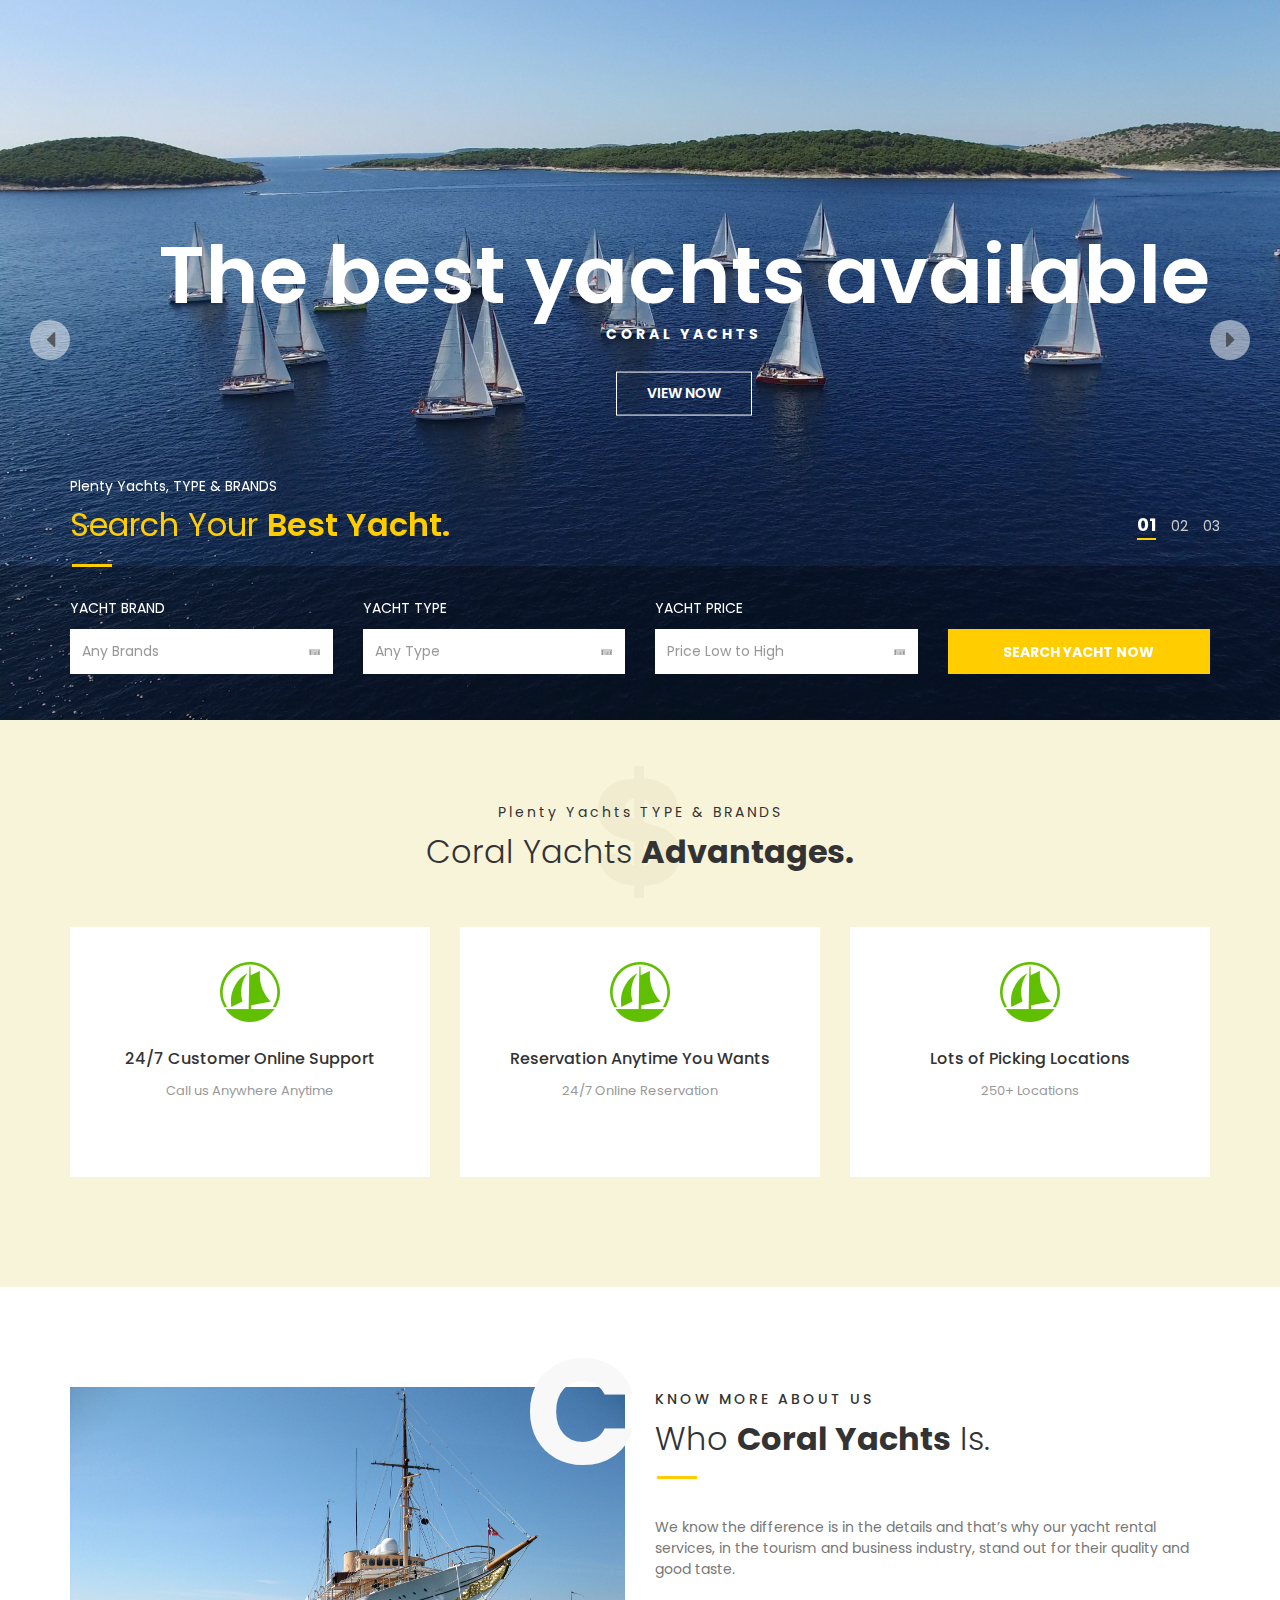
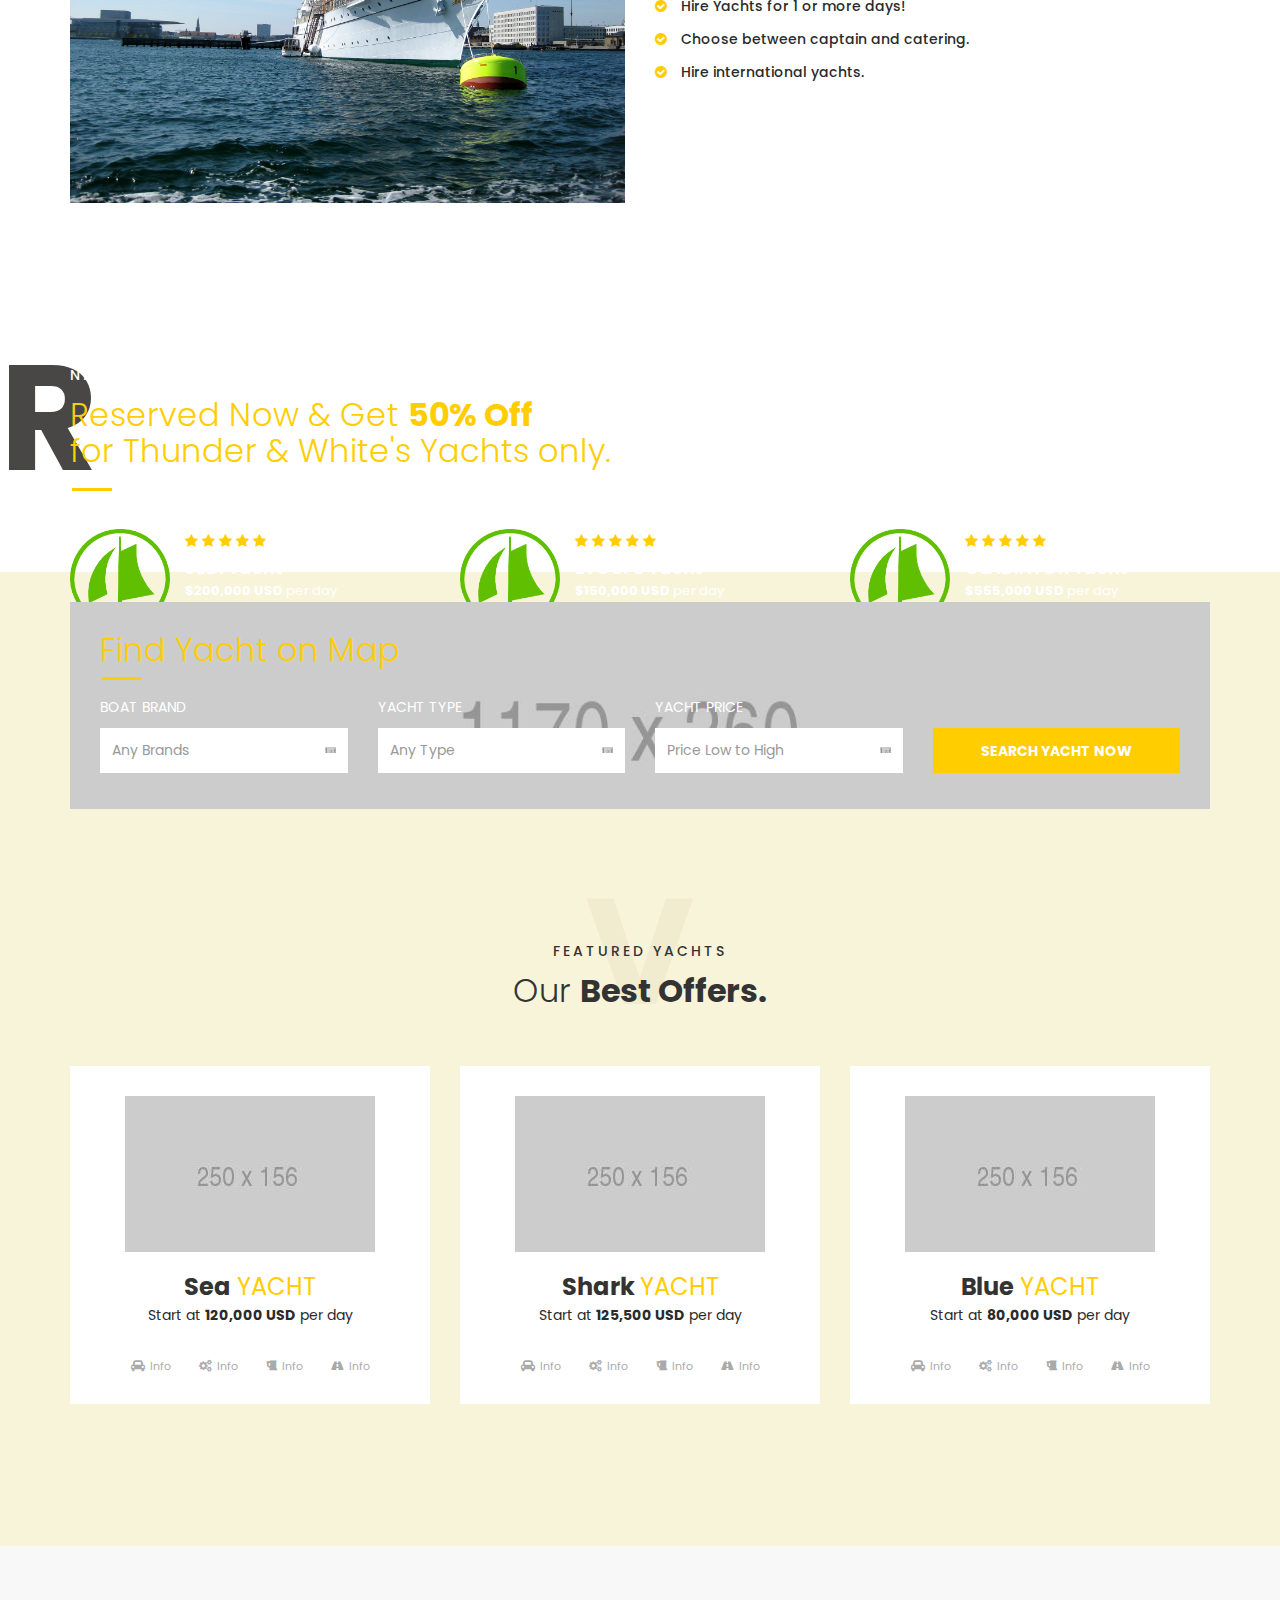
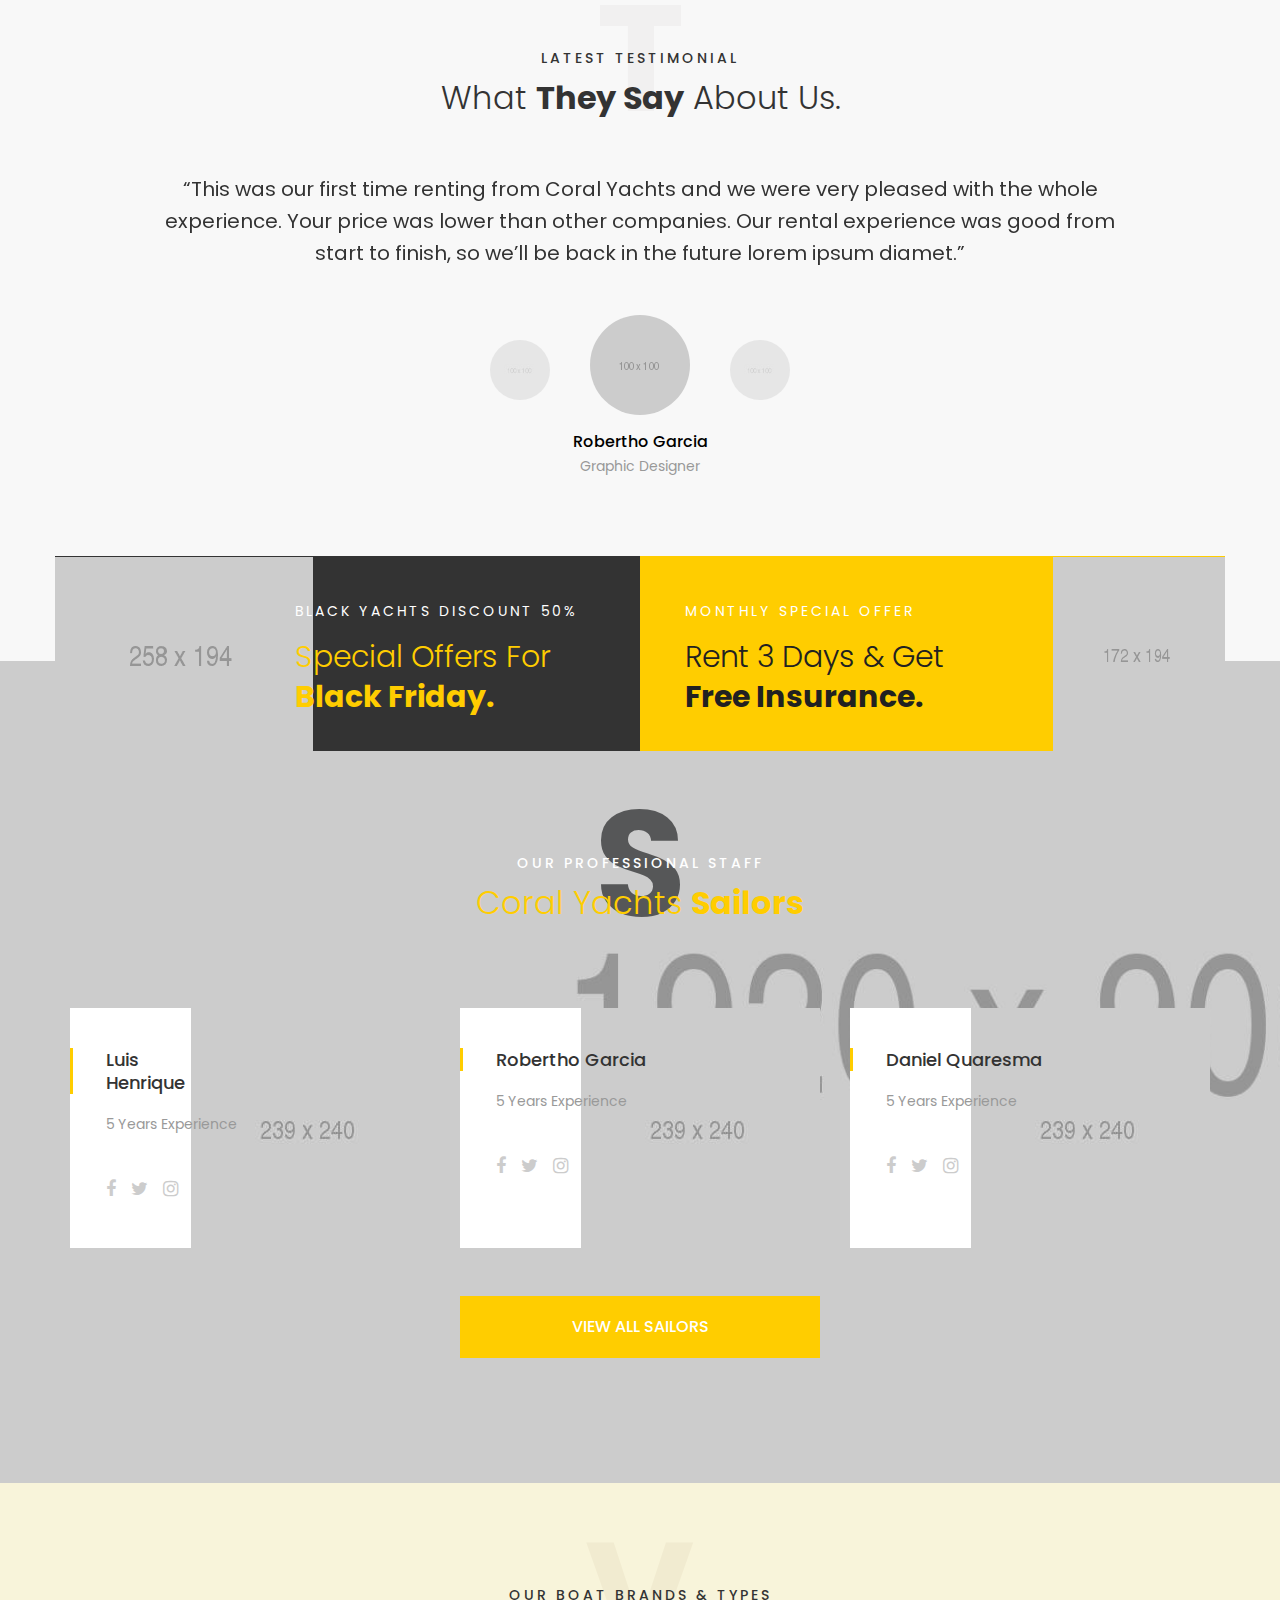
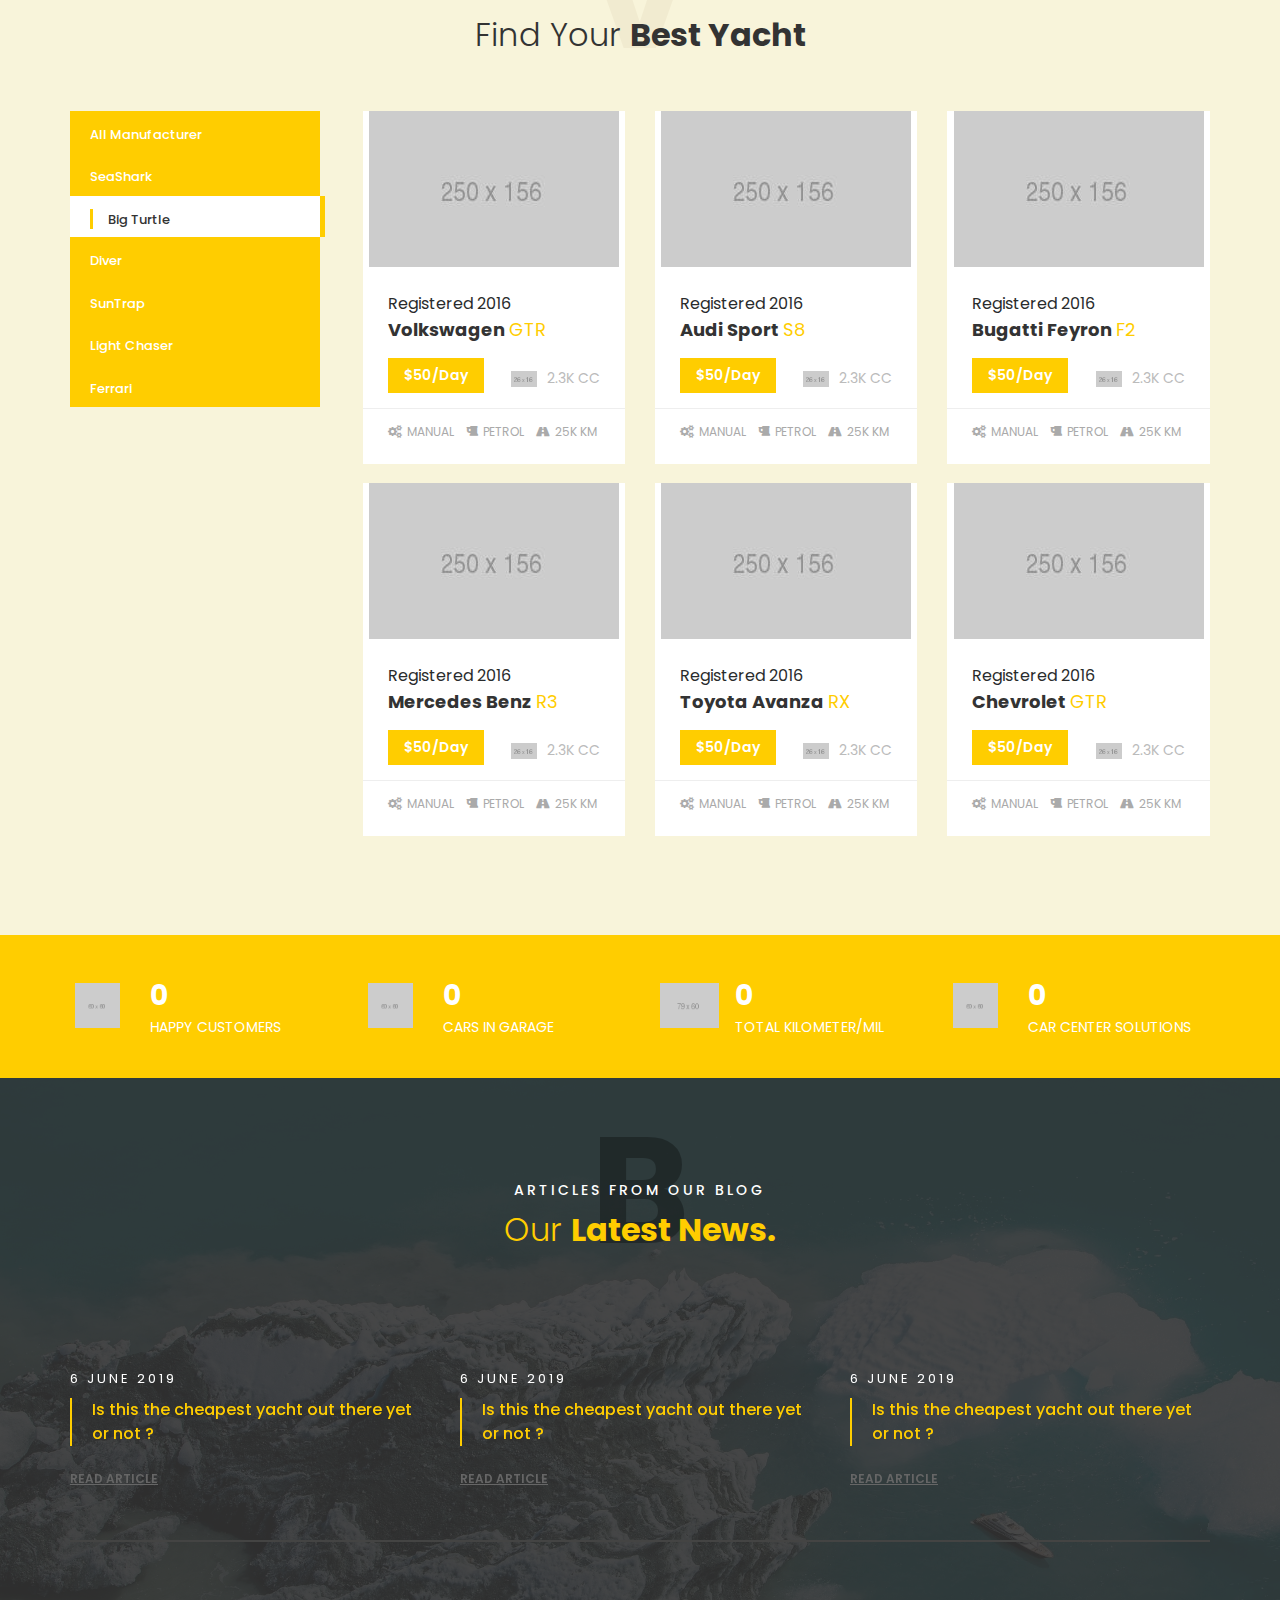
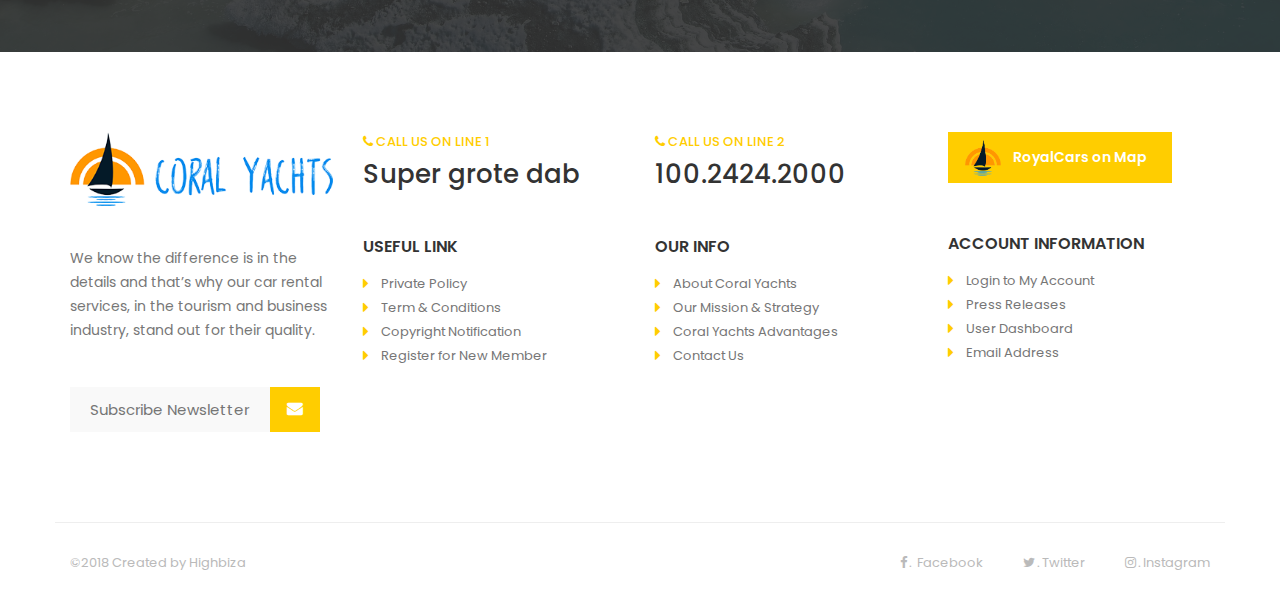
==== de opdracht/templates/templates/RoyalCarsHtml/index.html @ 89c0d026 "Merge branch 'master' of https://github.com/Leonvk/Webdev-p8" ====
<!DOCTYPE html>
<html xmlns="http://www.w3.org/1999/xhtml" lang="en">
  <head>
      <!-- PAGE TITLE -->
      <title>Home - Coral Yachts</title>

      <!-- META-DATA -->
      <meta http-equiv="content-type" content="text/html; charset=utf-8" >
      <meta name="viewport" content="width=device-width, initial-scale=1, maximum-scale=1, user-scalable=0">
      <meta name="description" content="" >
      <meta name="keywords" content="" >

      <!-- FAVICON -->
      <link rel="shortcut icon" href="assets/images/favicon.png">

      <!-- CSS:: FONTS -->
      <link href="https://fonts.googleapis.com/css?family=Poppins:300,400,500,600,700" rel="stylesheet">

      <!-- CSS:: ANIMATE -->
      <link rel="stylesheet" type="text/css" href="assets/css/plugins/animate/animate.css">

      <!-- CSS:: MAIN -->
      <link rel="stylesheet" type="text/css" href="assets/css/main.css">
      <link rel="stylesheet" type="text/css" id="r-color-roller" href="assets/color-files/color-08.css">

	  <script src="http://www.w3schools.com/lib/w3data.js"></script>
	  <script src="jquery.js"></script>
	  <script
    	src="https://code.jquery.com/jquery-3.3.1.js"
    	integrity="sha256-2Kok7MbOyxpgUVvAk/HJ2jigOSYS2auK4Pfzbm7uH60="
    	crossorigin="anonymous">
	  </script>
    <script type="text/javascript" src="assets\js\custom.js"></script>

  </head>
  <body>
      <div class="r-wrapper">
        <header>
          <div class="r-header r-header-inner r-header-strip-01">
            <div id="header"><script>header()</script></div>
			  <div w3-include-html="\header.html"></div>
            <div class="r-slider owl-carousel" id="defaultHomeSlider">
              <div class="r-slider-item">
                <img src="assets/images/blue-boats-daylight-358326.jpg" class="img-fluid d-block m-auto" alt="">
                <div class="container">
                  <div class="r-slider-top-content">
                    <h1 class="animated fadeInDown">The best yachts available<span></span></h1>
                    <h4 class="animated fadeInLeft"><strong>Coral Yachts</strong> </h4>
                    <a href="#" class="btn btn-outlined animated fadeInUp"> View Now </a>
                  </div>
                </div>
              </div>
              <div class="r-slider-item">
                <img src="assets/images/boat-cruise-deck-11670231.jpg" class="img-fluid d-block m-auto" alt="">
                <div class="container">
                  <div class="r-slider-top-content">
                    <h1>Cheap and high quallity <span></span></h1>
                    <h4><strong>All the time 24/7</strong></h4>
                    <a href="#" class="btn btn-outlined"> View Now </a>
                  </div>
                </div>
              </div>
              <div class="r-slider-item">
                <img src="assets/images/slider1.jpg" class="img-fluid d-block m-auto" alt="">
                <div class="container">
                  <div class="r-slider-top-content">
                    <h1>Big <span>BOAT</span></h1>
                    <h4>FOR RENT, <strong>A lot of cash</strong> PER DAY</h4>
                    <a href="#" class="btn btn-outlined"> View Now </a>
                  </div>
                </div>
              </div>
            </div>

            <div class="r-car-search">
              <div class="container">
                <div class="r-top-form-title animated fadeInUp">
                  <span>Plenty Yachts, TYPE & BRANDS</span>
                  <h3>Search Your <b>Best Yacht.</b></h3>
                </div>
                <form>
                  <div class="row">
                    <div class="col-lg-3 col-md-6 col-sm-6 col-xs-12">
                      <div class="form-group">
                        <label> Yacht Brand </label>
                        <select class="form-control">
                          <option>Any Brands</option>
                          <option>Any Brands</option>
                          <option>Any Brands</option>
                          <option>Any Brands</option>
                        </select>
                      </div>
                    </div>
                    <div class="col-lg-3 col-md-6 col-sm-6 col-xs-12">
                      <div class="form-group">
                        <label> Yacht Type </label>
                        <select class="form-control">
                          <option>Any Type</option>
                          <option>Any Type</option>
                          <option>Any Type</option>
                          <option>Any Type</option>
                        </select>
                      </div>
                    </div>
                    <div class="col-lg-3 col-md-6 col-sm-6 col-xs-12">
                      <div class="form-group">
                        <label> Yacht Price </label>
                        <select class="form-control">
                          <option>Price Low to High</option>
                          <option>Price High to Low</option>
                        </select>
                      </div>
                    </div>
                    <div class="col-lg-3 col-md-6 col-sm-6 col-xs-12">
                      <div class="form-group">
                        <input type="submit" class="form-control btn-primary" value="Search Yacht Now">
                      </div>
                    </div>
                  </div>
                </form>
              </div>
            </div>
          </div>
        </header>
        <section id="r-advantages-part" class="r-advantages-part">
          <div class="r-advantage-main-part">
            <div class="container clearfix">
              <div class="advantage-head">
                <span>Plenty Yachts TYPE &amp; BRANDS</span>
                <h2>Coral Yachts <b>Advantages.</b></h2>
              </div>
              <div class="row clearfix">
                 <div class="col-xl-4 col-lg-4 col-md-6 col-sm-6 col-xs-12">
                   <div class="r-advantages-box">
                     <div class="icon"> <img src="assets/images/boat1.png" alt=""> </div>
                     <div class="head animated pulse">24/7 Customer Online Support</div>
                     <div class="sub-text">Call us Anywhere Anytime</div>
                   </div>
                 </div>
                 <div class="col-xl-4 col-lg-4 col-md-6 col-sm-6 col-xs-12">
                   <div class="r-advantages-box">
                     <div class="icon"> <img src="assets/images/boat1.png" alt=""> </div>
                     <div class="head animated pulse">Reservation Anytime You Wants</div>
                     <div class="sub-text">24/7 Online Reservation</div>
                   </div>
                 </div>
                 <div class="col-xl-4 col-lg-4 col-md-6 col-sm-6 col-xs-12">
                   <div class="r-advantages-box">
                     <div class="icon"> <img src="assets/images/boat1.png" alt=""> </div>
                     <div class="head animated pulse">Lots of Picking Locations</div>
                     <div class="sub-text">250+ Locations</div>
                   </div>
                 </div>
              </div>
            </div>
          </div>
        </section>
        <section id="r-about-info">
          <div class="r-about-info">
            <div class="container">
              <div class="row">
                <div class="col-xl-6 col-lg-6 col-md-6 col-sm-12 col-xs-12">
                  <div class="r-about-info-img">
                    <img src="assets/images/bootie.jpg" class="img-fluid d-block m-auto" alt="">
                  </div>
                </div>
                <div class="col-xl-6 col-lg-6 col-md-6 col-sm-12 col-xs-12">
                  <div class="r-about-info-content">
                    <div class="r-sec-head r-sec-head-left r-sec-head-line r-sec-head-w pt-0">
                      <span>KNOW MORE ABOUT US</span>
                      <h2>Who <b>Coral Yachts</b> Is.</h2>
                    </div>
                    <p>
                      We know the difference is in the details and that’s why our yacht rental services, in the tourism and business industry, stand out for their quality and good taste.
                    </p>
                    <ul class="mb-0 pl-0">
                      <li><i class="fa fa-check-circle"></i> Hire Yachts for 1 or more days!</li>
                      <li><i class="fa fa-check-circle"></i> Choose between captain and catering.</li>
                      <li><i class="fa fa-check-circle"></i> Hire international yachts.</li>
                    </ul>
                    <!-- <img src="assets/images/about-sign.png" class="img-fluid d-inline-block" alt=""> -->
                  </div>
                </div>
              </div>
            </div>
          </div>
        </section>
        <section id="r-new-member">
          <div class="r-new-member">
            <div class="container">
              <div class="r-sec-head r-sec-head-left r-sec-head-line r-sec-head-r pt-0">
                <span>NEW MEMBER DISCOUNT</span>
                <h2>Reserved Now & Get <b>50% Off</b> <br>for Thunder & White's Yachts only.</h2>
              </div>
              <div class="row r-discounted-car">
                <div class="col-xl-4 col-lg-4 col-md-6 col-sm-12 col-xs-12">
                  <div class="r-discount-single">
                    <a href="#"><img src="assets/images/boat2.png" alt=""></a>
                    <div class="r-discount-content">
                      <ul class="mb-0 pl-0 r-starts">
                        <li><i class="fa fa-star"></i></li>
                        <li><i class="fa fa-star"></i></li>
                        <li><i class="fa fa-star"></i></li>
                        <li><i class="fa fa-star"></i></li>
                        <li><i class="fa fa-star"></i></li>
                      </ul>
                      <h4><a href="#">JEDI Yacht</a></h4>
                      <div class="r-price-discount"><span class="r-cut-price"></span> <b>$200,000 USD</b> per day</div>
                      <ul class="pl-0 mb-0 r-car-point clearfix">
                        <li><i class="fa fa-cogs"></i><span>Info</span></li>
                        <li><i class="fa fa-beer"></i><span>Info</span></li>
                        <li><i class="fa fa-road"></i><span>Info</span></li>
                      </ul>
                    </div>
                  </div>
                </div>
                <div class="col-xl-4 col-lg-4 col-md-6 col-sm-12 col-xs-12">
                  <div class="r-discount-single">
                    <a href="#"><img src="assets/images/boat2.png" alt=""></a>
                    <div class="r-discount-content">
                      <ul class="mb-0 pl-0 r-starts">
                        <li><i class="fa fa-star"></i></li>
                        <li><i class="fa fa-star"></i></li>
                        <li><i class="fa fa-star"></i></li>
                        <li><i class="fa fa-star"></i></li>
                        <li><i class="fa fa-star"></i></li>
                      </ul>
                      <h4><a href="#">ETOUPE Yacht</a></h4>
                      <div class="r-price-discount"><span class="r-cut-price"></span> <b>$150,000 USD</b> per day</div>
                      <ul class="pl-0 mb-0 r-car-point clearfix">
                        <li><i class="fa fa-cogs"></i><span>Info</span></li>
                        <li><i class="fa fa-beer"></i><span>Info</span></li>
                        <li><i class="fa fa-road"></i><span>Info</span></li>
                      </ul>
                    </div>
                  </div>
                </div>
                <div class="col-xl-4 col-lg-4 col-md-6 col-sm-12 col-xs-12">
                  <div class="r-discount-single">
                    <a href="#"><img src="assets/images/boat2.png" alt=""></a>
                    <div class="r-discount-content">
                      <ul class="mb-0 pl-0 r-starts">
                        <li><i class="fa fa-star"></i></li>
                        <li><i class="fa fa-star"></i></li>
                        <li><i class="fa fa-star"></i></li>
                        <li><i class="fa fa-star"></i></li>
                        <li><i class="fa fa-star"></i></li>
                      </ul>
                      <h4><a href="#">GLADIATOR Yacht</a></h4>
                      <div class="r-price-discount"><span class="r-cut-price"></span> <b>$555,000 USD</b> per day</div>
                      <ul class="pl-0 mb-0 r-car-point clearfix">
                        <li><i class="fa fa-cogs"></i><span>Info</span></li>
                        <li><i class="fa fa-beer"></i><span>Info</span></li>
                        <li><i class="fa fa-road"></i><span>Info</span></li>
                      </ul>
                    </div>
                  </div>
                </div>
              </div>
            </div>
          </div>
        </section>
        <div class="content-area">
<!--             <div class="google-map">
                <div id="map-canvas"></div>
            </div> -->

            <div class="r-car-search r-search-map-over">
              <div class="container">
                <div class="r-search-map-over-in">
                  <div class="r-top-form-title">
                    <h3>Find Yacht on Map</h3>
                  </div>
                  <form>
                    <div class="row">
                      <div class="col-lg-3 col-md-6 col-sm-6 col-xs-12">
                        <div class="form-group">
                          <label> Boat Brand </label>
                          <select class="form-control">
                            <option>Any Brands</option>
                            <option>Any Brands</option>
                            <option>Any Brands</option>
                            <option>Any Brands</option>
                          </select>
                        </div>
                      </div>
                      <div class="col-lg-3 col-md-6 col-sm-6 col-xs-12">
                        <div class="form-group">
                          <label> Yacht Type </label>
                          <select class="form-control">
                            <option>Any Type</option>
                            <option>Any Type</option>
                            <option>Any Type</option>
                            <option>Any Type</option>
                          </select>
                        </div>
                      </div>
                      <div class="col-lg-3 col-md-6 col-sm-6 col-xs-12">
                        <div class="form-group">
                          <label> Yacht Price </label>
                          <select class="form-control">
                            <option>Price Low to High</option>
                            <option>Price High to Low</option>
                          </select>
                        </div>
                      </div>
                      <div class="col-lg-3 col-md-6 col-sm-6 col-xs-12">
                        <div class="form-group">
                          <input type="submit" class="form-control btn-primary" value="Search Yacht Now">
                        </div>
                      </div>
                    </div>
                  </form>
                </div>
              </div>
            </div>
        </div>
        <section>
          <div class="r-best-vehicles">
            <div class="r-sec-head r-accent-color r-sec-head-v">
              <span>FEATURED YACHTS</span>
              <h2>Our <b>Best Offers.</b></h2>
            </div>
            <div class="container">
              <div class="row clearfix r-best-offer-list">
                <div class="col-xl-4 col-lg-4 col-md-6 col-sm-12 col-xs-12">
                  <div class="r-best-offer-single">
                    <div class="r-best-offer-in">
                      <div class="r-offer-img">
                        <a class="d-inline-block" href="#"><img src="assets/images/best-01.jpg" class="img-fluid d-block m-auto" alt=""></a>
                        <div class="r-offer-img-over">
                          <i class="fa fa-search"></i>
                        </div>
                      </div>
                      <div class="r-best-offer-content">
                        <a href="#"><b>Sea</b> YACHT</a>
                        <p>Start at <b>120,000 USD</b> per day</p>
                        <ul class="pl-0 mb-0">
                          <li><i class="fa fa-car"></i><span>Info</span></li>
                          <li><i class="fa fa-cogs"></i><span>Info</span></li>
                          <li><i class="fa fa-beer"></i><span>Info</span></li>
                          <li><i class="fa fa-road"></i><span>Info</span></li>
                        </ul>
                      </div>
                      <div class="r-offer-rewst-this">
                        <span class="text-uppercase">Rent this yacht</span>
                      </div>
                    </div>
                  </div>
                </div>
                <div class="col-xl-4 col-lg-4 col-md-6 col-sm-12 col-xs-12">
                  <div class="r-best-offer-single">
                    <div class="r-best-offer-in">
                      <div class="r-offer-img">
                        <a class="d-inline-block" href="#"><img src="assets/images/best-02.jpg" class="img-fluid d-block m-auto" alt=""></a>
                        <div class="r-offer-img-over">
                          <i class="fa fa-search"></i>
                        </div>
                      </div>
                      <div class="r-best-offer-content">
                        <a href="#"><b>Shark</b> YACHT</a>
                        <p>Start at <b>125,500 USD</b> per day</p>
                        <ul class="pl-0 mb-0">
                          <li><i class="fa fa-car"></i><span>Info</span></li>
                          <li><i class="fa fa-cogs"></i><span>Info</span></li>
                          <li><i class="fa fa-beer"></i><span>Info</span></li>
                          <li><i class="fa fa-road"></i><span>Info</span></li>
                        </ul>
                      </div>
                      <div class="r-offer-rewst-this">
                        <span class="text-uppercase">Rent this yacht</span>
                      </div>
                    </div>
                  </div>
                </div>
                <div class="col-xl-4 col-lg-4 col-md-6 col-sm-12 col-xs-12">
                  <div class="r-best-offer-single">
                    <div class="r-best-offer-in">
                      <div class="r-offer-img">
                        <a class="d-inline-block" href="#"><img src="assets/images/best-03.jpg" class="img-fluid d-block m-auto" alt=""></a>
                        <div class="r-offer-img-over">
                          <i class="fa fa-search"></i>
                        </div>
                      </div>
                      <div class="r-best-offer-content">
                        <a href="#"><b>Blue</b> YACHT</a>
                        <p>Start at <b>80,000 USD</b> per day</p>
                        <ul class="pl-0 mb-0">
                          <li><i class="fa fa-car"></i><span>Info</span></li>
                          <li><i class="fa fa-cogs"></i><span>Info</span></li>
                          <li><i class="fa fa-beer"></i><span>Info</span></li>
                          <li><i class="fa fa-road"></i><span>Info</span></li>
                        </ul>
                      </div>
                      <div class="r-offer-rewst-this">
                        <span class="text-uppercase">Rent this yacht</span>
                      </div>
                    </div>
                  </div>
                </div>
              </div>
            </div>
          </div>
        </section>

        <section id="r-quote">
          <div class="r-quote r-quote-sub pt-0 r-quote-noafter">
            <div class="r-sec-head r-accent-color r-sec-head-t">
              <span>LATEST TESTIMONIAL</span>
              <h2>What <b>They Say</b> About Us.</h2>
            </div>
            <div class="container">
              <div class="row">
                  <div class="col-md-12" data-wow-delay="0.2s">
                      <div id="r-quote-carousel" class="carousel slide">
                        <div class="carousel-inner" role="listbox">
                          <div class="carousel-item">
                             <p>“This was our first time renting from Coral Yachts and we were very pleased with the whole experience. Your price was lower than other companies. Our rental experience was good from start to finish, so we’ll be back in the future lorem ipsum diamet.”</p>
                          </div>
                          <div class="carousel-item active">
                            <p>“This was our first time renting from Coral Yachts and we were very pleased with the whole experience. Your price was lower than other companies. Our rental experience was good from start to finish, so we’ll be back in the future lorem ipsum diamet.”</p>
                          </div>
                          <div class="carousel-item">
                             <p>“This was our first time renting from Coral Yachts and we were very pleased with the whole experience. Your price was lower than other companies. Our rental experience was good from start to finish, so we’ll be back in the future lorem ipsum diamet.”</p>
                          </div>
                        </div>
                        <ol class="carousel-indicators">
                          <li data-target="#r-quote-carousel" data-slide-to="0">
                            <img class="img-fluid d-block" src="assets/images/user-02.jpg" alt="">
                            <span>
                              <b>Robertho Garcia</b> <br>
                              Graphic Designer
                            </span>
                          </li>
                          <li data-target="#r-quote-carousel" data-slide-to="1" class="active text-center">
                            <img class="img-fluid d-block" src="assets/images/user-01.png" alt="">
                            <span>
                              <b>Robertho Garcia</b> <br>
                              Graphic Designer
                            </span>
                          </li>
                          <li data-target="#r-quote-carousel" data-slide-to="2">
                           <img class="img-fluid d-block" src="assets/images/user-03.jpg" alt="">
                           <span>
                              <b>Robertho Garcia</b> <br>
                              Graphic Designer
                           </span>
                          </li>
                        </ol>
                      </div>
                  </div>
              </div>
            </div>
          </div>
        </section>

        <section id="r-drivers">
          <div class="r-driver-blog-dark">
            <div class="r-sub-banners clearfix">
              <div class="r-sub-banner-in r-sub-dark">
                <span>BLACK YACHTS DISCOUNT 50%</span>
                <h4>Special Offers For <br><b>Black Friday.</b></h4>
              </div>
              <div class="r-sub-banner-in r-sub-accent">
                <span>MONTHLY SPECIAL OFFER</span>
                <h4>Rent 3 Days & Get <br><b>Free Insurance.</b></h4>
              </div>
            </div>
            <div class="r-sec-head r-accent-color r-sec-head-s">
              <span>OUR PROFESSIONAL STAFF</span>
              <h2>Coral Yachts <b>Sailors</b></h2>
            </div>
            <div class="container">
              <div class="r-driver-blog">
                <div class="row clearfix">
                    <div class="col-xl-4 col-lg-4 col-md-6 col-sm-12 col-xs-12">
                      <div class="r-drivers">
                        <div class="r-drivers-detail">
                          <div class="name">Luis <br>Henrique</div>
                          <div class="text">5 Years Experience</div>
                          <div class="icon">
                            <i class="fa fa-facebook" aria-hidden="true"></i>
                            <i class="fa fa-twitter" aria-hidden="true"></i>
                            <i class="fa fa-instagram" aria-hidden="true"></i>
                          </div>
                        </div>
                        <div class="drivers-img">
                          <img src="assets/images/driver-blog-img.jpg" class="img-fluid d-block m-auto" alt="">
                        </div>
                      </div>
                    </div>
                    <div class="col-xl-4 col-lg-4 col-md-6 col-sm-12 col-xs-12">
                      <div class="r-drivers">
                        <div class="r-drivers-detail">
                          <div class="name">Robertho Garcia</div>
                          <div class="text">5 Years Experience</div>
                          <div class="icon">
                            <i class="fa fa-facebook" aria-hidden="true"></i>
                            <i class="fa fa-twitter" aria-hidden="true"></i>
                            <i class="fa fa-instagram" aria-hidden="true"></i>
                          </div>
                        </div>
                        <div class="drivers-img">
                          <img src="assets/images/driver-blog-img-2.jpg" class="img-fluid d-block m-auto" alt="">
                        </div>
                      </div>
                    </div>
                    <div class="col-xl-4 col-lg-4 col-md-6 col-sm-12 col-xs-12">
                      <div class="r-drivers">
                        <div class="r-drivers-detail">
                          <div class="name">Daniel Quaresma</div>
                          <div class="text">5 Years Experience</div>
                          <div class="icon">
                            <i class="fa fa-facebook" aria-hidden="true"></i>
                            <i class="fa fa-twitter" aria-hidden="true"></i>
                            <i class="fa fa-instagram" aria-hidden="true"></i>
                          </div>
                        </div>
                        <div class="drivers-img">
                          <img src="assets/images/driver-blog-img-3.jpg" class="img-fluid d-block m-auto" alt="">
                        </div>
                      </div>
                    </div>
                </div>
              </div>
              <div class="r-all-but text-center pt-5">
                <a href="#" class="btn btn-full">View All Sailors</a>
              </div>
            </div>
          </div>
        </section>
        <section id="r-best-vehicles">
          <div class="r-best-vehicles">
            <div class="r-sec-head r-accent-color r-sec-head-v">
              <span>OUR BOAT BRANDS & TYPES</span>
              <h2>Find Your <b>Best Yacht</b></h2>
            </div>
            <div class="container">
              <div class="row clearfix r-best-vehicle-list-outer mt-0">
                <div class="col-xl-3 col-lg-3 col-md-3 col-sm-4 col-xs-12">
                  <div class="r-best-leftbar">
                    <ul class="pl-0 mb-0 r-best-vehicle-types">
                      <li data-tab="01"><span>All Manufacturer</span></li>
                      <li data-tab="02"><span>SeaShark</span></li>
                      <li class="r-best-vehicle-acitve" data-tab="03"><span>Big Turtle</span></li>
                      <li data-tab="04"><span>Diver</span></li>
                      <li data-tab="05"><span>SunTrap</span></li>
                      <li data-tab="06"><span>Light Chaser</span></li>
                      <li data-tab="07"><span>Ferrari</span></li>
                    </ul>
                  </div>
                </div>
                <div class="col-xl-9 col-lg-9 col-md-9 col-sm-8 col-xs-12">
                  <div class="r-best-tab-outer">
                    <div class="r-best-tab d-none" data-tab-attr="01">
                      <div class="r-best-vehicle-list clearfix row">
                        <div class="col-xl-4 col-lg-4 col-md-6 col-sm-12 col-xs-12">
                          <div class="r-best-vehicle-single">
                            <a href="javaScript:void(0)" class="d-block m-auto img-fluid">
                              <img src="assets/images/best-05.jpg" class="img-fluid d-block m-auto" alt="">
                            </a>
                            <div class="r-best-vehicle-content">
                              <span class="r-register-time">Registered 2016</span>
                              <a href="javaScript:void(0)" class="r-modal-name">Blue Black Water <span>YACHT</span></a>
                              <div class="clearfix">
                                <span class="r-average">$84,000/Day</span>
                                <span class="r-engine"><img src="assets/images/meter-icon.png" class="d-inline-block" alt="">2.3K CC</span>
                              </div>
                              <ul>
                                <li><i class="fa fa-cogs"></i><span>MANUAL</span></li>
                                <li><i class="fa fa-beer"></i><span>PETROL</span></li>
                                <li><i class="fa fa-road"></i><span>25K KM</span></li>
                              </ul>
                            </div>
                          </div>
                        </div>
                        <div class="col-xl-4 col-lg-4 col-md-6 col-sm-12 col-xs-12">
                          <div class="r-best-vehicle-single">
                            <a href="javaScript:void(0)" class="d-block m-auto img-fluid">
                              <img src="assets/images/best-06.jpg" class="img-fluid d-block m-auto" alt="">
                            </a>
                            <div class="r-best-vehicle-content">
                              <span class="r-register-time">Registered 2016</span>
                              <a href="javaScript:void(0)" class="r-modal-name">Chevrolet <span>YACHT</span></a>
                              <div class="clearfix">
                                <span class="r-average">$50,000/Day</span>
                                <span class="r-engine"><img src="assets/images/meter-icon.png" class="d-inline-block" alt="">2.3K CC</span>
                              </div>
                              <ul>
                                <li><i class="fa fa-cogs"></i><span>MANUAL</span></li>
                                <li><i class="fa fa-beer"></i><span>PETROL</span></li>
                                <li><i class="fa fa-road"></i><span>25K KM</span></li>
                              </ul>
                            </div>
                          </div>
                        </div>
                        <div class="col-xl-4 col-lg-4 col-md-6 col-sm-12 col-xs-12">
                          <div class="r-best-vehicle-single">
                            <a href="javaScript:void(0)" class="d-block m-auto img-fluid">
                              <img src="assets/images/best-01.jpg" class="img-fluid d-block m-auto" alt="">
                            </a>
                            <div class="r-best-vehicle-content">
                              <span class="r-register-time">Registered 2016</span>
                              <a href="javaScript:void(0)" class="r-modal-name">Primera <span>YACHT</span></a>
                              <div class="clearfix">
                                <span class="r-average">$97,000/Day</span>
                                <span class="r-engine"><img src="assets/images/meter-icon.png" class="d-inline-block" alt="">2.3K CC</span>
                              </div>
                              <ul>
                                <li><i class="fa fa-cogs"></i><span>MANUAL</span></li>
                                <li><i class="fa fa-beer"></i><span>PETROL</span></li>
                                <li><i class="fa fa-road"></i><span>25K KM</span></li>
                              </ul>
                            </div>
                          </div>
                        </div>
                        <div class="col-xl-4 col-lg-4 col-md-6 col-sm-12 col-xs-12">
                          <div class="r-best-vehicle-single">
                            <a href="javaScript:void(0)" class="d-block m-auto img-fluid">
                              <img src="assets/images/best-02.jpg" class="img-fluid d-block m-auto" alt="">
                            </a>
                            <div class="r-best-vehicle-content">
                              <span class="r-register-time">Registered 2016</span>
                              <a href="javaScript:void(0)" class="r-modal-name">Audi Waters <span>YACHT</span></a>
                              <div class="clearfix">
                                <span class="r-average">$27,000/Day</span>
                                <span class="r-engine"><img src="assets/images/meter-icon.png" class="d-inline-block" alt="">2.3K CC</span>
                              </div>
                              <ul>
                                <li><i class="fa fa-cogs"></i><span>MANUAL</span></li>
                                <li><i class="fa fa-beer"></i><span>PETROL</span></li>
                                <li><i class="fa fa-road"></i><span>25K KM</span></li>
                              </ul>
                            </div>
                          </div>
                        </div>
                        <div class="col-xl-4 col-lg-4 col-md-6 col-sm-12 col-xs-12">
                          <div class="r-best-vehicle-single">
                            <a href="javaScript:void(0)" class="d-block m-auto img-fluid">
                              <img src="assets/images/best-03.jpg" class="img-fluid d-block m-auto" alt="">
                            </a>
                            <div class="r-best-vehicle-content">
                              <span class="r-register-time">Registered 2016</span>
                              <a href="javaScript:void(0)" class="r-modal-name">Bugatti Speed2 <span>YACHT</span></a>
                              <div class="clearfix">
                                <span class="r-average">$124,000/Day</span>
                                <span class="r-engine"><img src="assets/images/meter-icon.png" class="d-inline-block" alt="">2.3K CC</span>
                              </div>
                              <ul>
                                <li><i class="fa fa-cogs"></i><span>MANUAL</span></li>
                                <li><i class="fa fa-beer"></i><span>PETROL</span></li>
                                <li><i class="fa fa-road"></i><span>25K KM</span></li>
                              </ul>
                            </div>
                          </div>
                        </div>
                        <div class="col-xl-4 col-lg-4 col-md-6 col-sm-12 col-xs-12">
                          <div class="r-best-vehicle-single">
                            <a href="javaScript:void(0)" class="d-block m-auto img-fluid">
                              <img src="assets/images/best-04.jpg" class="img-fluid d-block m-auto" alt="">
                            </a>
                            <div class="r-best-vehicle-content">
                              <span class="r-register-time">Registered 2016</span>
                              <a href="javaScript:void(0)" class="r-modal-name">Mercedes Benz <span>YACHT</span></a>
                              <div class="clearfix">
                                <span class="r-average">$29,000/Day</span>
                                <span class="r-engine"><img src="assets/images/meter-icon.png" class="d-inline-block" alt="">2.3K CC</span>
                              </div>
                              <ul>
                                <li><i class="fa fa-cogs"></i><span>MANUAL</span></li>
                                <li><i class="fa fa-beer"></i><span>PETROL</span></li>
                                <li><i class="fa fa-road"></i><span>25K KM</span></li>
                              </ul>
                            </div>
                          </div>
                        </div>
                      </div>
                    </div>
                    <div class="r-best-tab d-none" data-tab-attr="02">
                      <div class="r-best-vehicle-list clearfix row">
                        <div class="col-xl-4 col-lg-4 col-md-6 col-sm-12 col-xs-12">
                          <div class="r-best-vehicle-single">
                            <a href="javaScript:void(0)" class="d-block m-auto img-fluid">
                              <img src="assets/images/best-01.jpg" class="img-fluid d-block m-auto" alt="">
                            </a>
                            <div class="r-best-vehicle-content">
                              <span class="r-register-time">Registered 2016</span>
                              <a href="javaScript:void(0)" class="r-modal-name">Volkswagen <span>GTR</span></a>
                              <div class="clearfix">
                                <span class="r-average">$50/Day</span>
                                <span class="r-engine"><img src="assets/images/meter-icon.png" class="d-inline-block" alt="">2.3K CC</span>
                              </div>
                              <ul>
                                <li><i class="fa fa-cogs"></i><span>MANUAL</span></li>
                                <li><i class="fa fa-beer"></i><span>PETROL</span></li>
                                <li><i class="fa fa-road"></i><span>25K KM</span></li>
                              </ul>
                            </div>
                          </div>
                        </div>
                        <div class="col-xl-4 col-lg-4 col-md-6 col-sm-12 col-xs-12">
                          <div class="r-best-vehicle-single">
                            <a href="javaScript:void(0)" class="d-block m-auto img-fluid">
                              <img src="assets/images/best-02.jpg" class="img-fluid d-block m-auto" alt="">
                            </a>
                            <div class="r-best-vehicle-content">
                              <span class="r-register-time">Registered 2016</span>
                              <a href="javaScript:void(0)" class="r-modal-name">Audi Sport <span>S8</span></a>
                              <div class="clearfix">
                                <span class="r-average">$50/Day</span>
                                <span class="r-engine"><img src="assets/images/meter-icon.png" class="d-inline-block" alt="">2.3K CC</span>
                              </div>
                              <ul>
                                <li><i class="fa fa-cogs"></i><span>MANUAL</span></li>
                                <li><i class="fa fa-beer"></i><span>PETROL</span></li>
                                <li><i class="fa fa-road"></i><span>25K KM</span></li>
                              </ul>
                            </div>
                          </div>
                        </div>
                        <div class="col-xl-4 col-lg-4 col-md-6 col-sm-12 col-xs-12">
                          <div class="r-best-vehicle-single">
                            <a href="javaScript:void(0)" class="d-block m-auto img-fluid">
                              <img src="assets/images/best-05.jpg" class="img-fluid d-block m-auto" alt="">
                            </a>
                            <div class="r-best-vehicle-content">
                              <span class="r-register-time">Registered 2016</span>
                              <a href="javaScript:void(0)" class="r-modal-name">Toyota Avanza <span>RX</span></a>
                              <div class="clearfix">
                                <span class="r-average">$50/Day</span>
                                <span class="r-engine"><img src="assets/images/meter-icon.png" class="d-inline-block" alt="">2.3K CC</span>
                              </div>
                              <ul>
                                <li><i class="fa fa-cogs"></i><span>MANUAL</span></li>
                                <li><i class="fa fa-beer"></i><span>PETROL</span></li>
                                <li><i class="fa fa-road"></i><span>25K KM</span></li>
                              </ul>
                            </div>
                          </div>
                        </div>
                        <div class="col-xl-4 col-lg-4 col-md-6 col-sm-12 col-xs-12">
                          <div class="r-best-vehicle-single">
                            <a href="javaScript:void(0)" class="d-block m-auto img-fluid">
                              <img src="assets/images/best-06.jpg" class="img-fluid d-block m-auto" alt="">
                            </a>
                            <div class="r-best-vehicle-content">
                              <span class="r-register-time">Registered 2016</span>
                              <a href="javaScript:void(0)" class="r-modal-name">Chevrolet <span>GTR</span></a>
                              <div class="clearfix">
                                <span class="r-average">$50/Day</span>
                                <span class="r-engine"><img src="assets/images/meter-icon.png" class="d-inline-block" alt="">2.3K CC</span>
                              </div>
                              <ul>
                                <li><i class="fa fa-cogs"></i><span>MANUAL</span></li>
                                <li><i class="fa fa-beer"></i><span>PETROL</span></li>
                                <li><i class="fa fa-road"></i><span>25K KM</span></li>
                              </ul>
                            </div>
                          </div>
                        </div>
                      </div>
                    </div>
                    <div class="r-best-tab" data-tab-attr="03">
                      <div class="r-best-vehicle-list clearfix row">
                        <div class="col-xl-4 col-lg-4 col-md-6 col-sm-12 col-xs-12">
                          <div class="r-best-vehicle-single">
                            <a href="javaScript:void(0)" class="d-block m-auto img-fluid">
                              <img src="assets/images/best-01.jpg" class="img-fluid d-block m-auto" alt="">
                            </a>
                            <div class="r-best-vehicle-content">
                              <span class="r-register-time">Registered 2016</span>
                              <a href="javaScript:void(0)" class="r-modal-name">Volkswagen <span>GTR</span></a>
                              <div class="clearfix">
                                <span class="r-average">$50/Day</span>
                                <span class="r-engine"><img src="assets/images/meter-icon.png" class="d-inline-block" alt="">2.3K CC</span>
                              </div>
                              <ul>
                                <li><i class="fa fa-cogs"></i><span>MANUAL</span></li>
                                <li><i class="fa fa-beer"></i><span>PETROL</span></li>
                                <li><i class="fa fa-road"></i><span>25K KM</span></li>
                              </ul>
                            </div>
                          </div>
                        </div>
                        <div class="col-xl-4 col-lg-4 col-md-6 col-sm-12 col-xs-12">
                          <div class="r-best-vehicle-single">
                            <a href="javaScript:void(0)" class="d-block m-auto img-fluid">
                              <img src="assets/images/best-02.jpg" class="img-fluid d-block m-auto" alt="">
                            </a>
                            <div class="r-best-vehicle-content">
                              <span class="r-register-time">Registered 2016</span>
                              <a href="javaScript:void(0)" class="r-modal-name">Audi Sport <span>S8</span></a>
                              <div class="clearfix">
                                <span class="r-average">$50/Day</span>
                                <span class="r-engine"><img src="assets/images/meter-icon.png" class="d-inline-block" alt="">2.3K CC</span>
                              </div>
                              <ul>
                                <li><i class="fa fa-cogs"></i><span>MANUAL</span></li>
                                <li><i class="fa fa-beer"></i><span>PETROL</span></li>
                                <li><i class="fa fa-road"></i><span>25K KM</span></li>
                              </ul>
                            </div>
                          </div>
                        </div>
                        <div class="col-xl-4 col-lg-4 col-md-6 col-sm-12 col-xs-12">
                          <div class="r-best-vehicle-single">
                            <a href="javaScript:void(0)" class="d-block m-auto img-fluid">
                              <img src="assets/images/best-03.jpg" class="img-fluid d-block m-auto" alt="">
                            </a>
                            <div class="r-best-vehicle-content">
                              <span class="r-register-time">Registered 2016</span>
                              <a href="javaScript:void(0)" class="r-modal-name">Bugatti Feyron <span>F2</span></a>
                              <div class="clearfix">
                                <span class="r-average">$50/Day</span>
                                <span class="r-engine"><img src="assets/images/meter-icon.png" class="d-inline-block" alt="">2.3K CC</span>
                              </div>
                              <ul>
                                <li><i class="fa fa-cogs"></i><span>MANUAL</span></li>
                                <li><i class="fa fa-beer"></i><span>PETROL</span></li>
                                <li><i class="fa fa-road"></i><span>25K KM</span></li>
                              </ul>
                            </div>
                          </div>
                        </div>
                        <div class="col-xl-4 col-lg-4 col-md-6 col-sm-12 col-xs-12">
                          <div class="r-best-vehicle-single">
                            <a href="javaScript:void(0)" class="d-block m-auto img-fluid">
                              <img src="assets/images/best-04.jpg" class="img-fluid d-block m-auto" alt="">
                            </a>
                            <div class="r-best-vehicle-content">
                              <span class="r-register-time">Registered 2016</span>
                              <a href="javaScript:void(0)" class="r-modal-name">Mercedes Benz <span>R3</span></a>
                              <div class="clearfix">
                                <span class="r-average">$50/Day</span>
                                <span class="r-engine"><img src="assets/images/meter-icon.png" class="d-inline-block" alt="">2.3K CC</span>
                              </div>
                              <ul>
                                <li><i class="fa fa-cogs"></i><span>MANUAL</span></li>
                                <li><i class="fa fa-beer"></i><span>PETROL</span></li>
                                <li><i class="fa fa-road"></i><span>25K KM</span></li>
                              </ul>
                            </div>
                          </div>
                        </div>
                        <div class="col-xl-4 col-lg-4 col-md-6 col-sm-12 col-xs-12">
                          <div class="r-best-vehicle-single">
                            <a href="javaScript:void(0)" class="d-block m-auto img-fluid">
                              <img src="assets/images/best-05.jpg" class="img-fluid d-block m-auto" alt="">
                            </a>
                            <div class="r-best-vehicle-content">
                              <span class="r-register-time">Registered 2016</span>
                              <a href="javaScript:void(0)" class="r-modal-name">Toyota Avanza <span>RX</span></a>
                              <div class="clearfix">
                                <span class="r-average">$50/Day</span>
                                <span class="r-engine"><img src="assets/images/meter-icon.png" class="d-inline-block" alt="">2.3K CC</span>
                              </div>
                              <ul>
                                <li><i class="fa fa-cogs"></i><span>MANUAL</span></li>
                                <li><i class="fa fa-beer"></i><span>PETROL</span></li>
                                <li><i class="fa fa-road"></i><span>25K KM</span></li>
                              </ul>
                            </div>
                          </div>
                        </div>
                        <div class="col-xl-4 col-lg-4 col-md-6 col-sm-12 col-xs-12">
                          <div class="r-best-vehicle-single">
                            <a href="javaScript:void(0)" class="d-block m-auto img-fluid">
                              <img src="assets/images/best-06.jpg" class="img-fluid d-block m-auto" alt="">
                            </a>
                            <div class="r-best-vehicle-content">
                              <span class="r-register-time">Registered 2016</span>
                              <a href="javaScript:void(0)" class="r-modal-name">Chevrolet <span>GTR</span></a>
                              <div class="clearfix">
                                <span class="r-average">$50/Day</span>
                                <span class="r-engine"><img src="assets/images/meter-icon.png" class="d-inline-block" alt="">2.3K CC</span>
                              </div>
                              <ul>
                                <li><i class="fa fa-cogs"></i><span>MANUAL</span></li>
                                <li><i class="fa fa-beer"></i><span>PETROL</span></li>
                                <li><i class="fa fa-road"></i><span>25K KM</span></li>
                              </ul>
                            </div>
                          </div>
                        </div>
                      </div>
                    </div>
                    <div class="r-best-tab d-none" data-tab-attr="04">
                      <div class="r-best-vehicle-list clearfix row">
                        <div class="col-xl-4 col-lg-4 col-md-6 col-sm-12 col-xs-12">
                          <div class="r-best-vehicle-single">
                            <a href="javaScript:void(0)" class="d-block m-auto img-fluid">
                              <img src="assets/images/best-01.jpg" class="img-fluid d-block m-auto" alt="">
                            </a>
                            <div class="r-best-vehicle-content">
                              <span class="r-register-time">Registered 2016</span>
                              <a href="javaScript:void(0)" class="r-modal-name">Volkswagen <span>GTR</span></a>
                              <div class="clearfix">
                                <span class="r-average">$50/Day</span>
                                <span class="r-engine"><img src="assets/images/meter-icon.png" class="d-inline-block" alt="">2.3K CC</span>
                              </div>
                              <ul>
                                <li><i class="fa fa-cogs"></i><span>MANUAL</span></li>
                                <li><i class="fa fa-beer"></i><span>PETROL</span></li>
                                <li><i class="fa fa-road"></i><span>25K KM</span></li>
                              </ul>
                            </div>
                          </div>
                        </div>
                        <div class="col-xl-4 col-lg-4 col-md-6 col-sm-12 col-xs-12">
                          <div class="r-best-vehicle-single">
                            <a href="javaScript:void(0)" class="d-block m-auto img-fluid">
                              <img src="assets/images/best-02.jpg" class="img-fluid d-block m-auto" alt="">
                            </a>
                            <div class="r-best-vehicle-content">
                              <span class="r-register-time">Registered 2016</span>
                              <a href="javaScript:void(0)" class="r-modal-name">Audi Sport <span>S8</span></a>
                              <div class="clearfix">
                                <span class="r-average">$50/Day</span>
                                <span class="r-engine"><img src="assets/images/meter-icon.png" class="d-inline-block" alt="">2.3K CC</span>
                              </div>
                              <ul>
                                <li><i class="fa fa-cogs"></i><span>MANUAL</span></li>
                                <li><i class="fa fa-beer"></i><span>PETROL</span></li>
                                <li><i class="fa fa-road"></i><span>25K KM</span></li>
                              </ul>
                            </div>
                          </div>
                        </div>
                        <div class="col-xl-4 col-lg-4 col-md-6 col-sm-12 col-xs-12">
                          <div class="r-best-vehicle-single">
                            <a href="javaScript:void(0)" class="d-block m-auto img-fluid">
                              <img src="assets/images/best-03.jpg" class="img-fluid d-block m-auto" alt="">
                            </a>
                            <div class="r-best-vehicle-content">
                              <span class="r-register-time">Registered 2016</span>
                              <a href="javaScript:void(0)" class="r-modal-name">Bugatti Feyron <span>F2</span></a>
                              <div class="clearfix">
                                <span class="r-average">$50/Day</span>
                                <span class="r-engine"><img src="assets/images/meter-icon.png" class="d-inline-block" alt="">2.3K CC</span>
                              </div>
                              <ul>
                                <li><i class="fa fa-cogs"></i><span>MANUAL</span></li>
                                <li><i class="fa fa-beer"></i><span>PETROL</span></li>
                                <li><i class="fa fa-road"></i><span>25K KM</span></li>
                              </ul>
                            </div>
                          </div>
                        </div>
                        <div class="col-xl-4 col-lg-4 col-md-6 col-sm-12 col-xs-12">
                          <div class="r-best-vehicle-single">
                            <a href="javaScript:void(0)" class="d-block m-auto img-fluid">
                              <img src="assets/images/best-04.jpg" class="img-fluid d-block m-auto" alt="">
                            </a>
                            <div class="r-best-vehicle-content">
                              <span class="r-register-time">Registered 2016</span>
                              <a href="javaScript:void(0)" class="r-modal-name">Mercedes Benz <span>R3</span></a>
                              <div class="clearfix">
                                <span class="r-average">$50/Day</span>
                                <span class="r-engine"><img src="assets/images/meter-icon.png" class="d-inline-block" alt="">2.3K CC</span>
                              </div>
                              <ul>
                                <li><i class="fa fa-cogs"></i><span>MANUAL</span></li>
                                <li><i class="fa fa-beer"></i><span>PETROL</span></li>
                                <li><i class="fa fa-road"></i><span>25K KM</span></li>
                              </ul>
                            </div>
                          </div>
                        </div>
                        <div class="col-xl-4 col-lg-4 col-md-6 col-sm-12 col-xs-12">
                          <div class="r-best-vehicle-single">
                            <a href="javaScript:void(0)" class="d-block m-auto img-fluid">
                              <img src="assets/images/best-05.jpg" class="img-fluid d-block m-auto" alt="">
                            </a>
                            <div class="r-best-vehicle-content">
                              <span class="r-register-time">Registered 2016</span>
                              <a href="javaScript:void(0)" class="r-modal-name">Toyota Avanza <span>RX</span></a>
                              <div class="clearfix">
                                <span class="r-average">$50/Day</span>
                                <span class="r-engine"><img src="assets/images/meter-icon.png" class="d-inline-block" alt="">2.3K CC</span>
                              </div>
                              <ul>
                                <li><i class="fa fa-cogs"></i><span>MANUAL</span></li>
                                <li><i class="fa fa-beer"></i><span>PETROL</span></li>
                                <li><i class="fa fa-road"></i><span>25K KM</span></li>
                              </ul>
                            </div>
                          </div>
                        </div>
                        <div class="col-xl-4 col-lg-4 col-md-6 col-sm-12 col-xs-12">
                          <div class="r-best-vehicle-single">
                            <a href="javaScript:void(0)" class="d-block m-auto img-fluid">
                              <img src="assets/images/best-06.jpg" class="img-fluid d-block m-auto" alt="">
                            </a>
                            <div class="r-best-vehicle-content">
                              <span class="r-register-time">Registered 2016</span>
                              <a href="javaScript:void(0)" class="r-modal-name">Chevrolet <span>GTR</span></a>
                              <div class="clearfix">
                                <span class="r-average">$50/Day</span>
                                <span class="r-engine"><img src="assets/images/meter-icon.png" class="d-inline-block" alt="">2.3K CC</span>
                              </div>
                              <ul>
                                <li><i class="fa fa-cogs"></i><span>MANUAL</span></li>
                                <li><i class="fa fa-beer"></i><span>PETROL</span></li>
                                <li><i class="fa fa-road"></i><span>25K KM</span></li>
                              </ul>
                            </div>
                          </div>
                        </div>
                      </div>
                    </div>
                    <div class="r-best-tab d-none" data-tab-attr="05">
                      <div class="r-best-vehicle-list clearfix row">
                        <div class="col-xl-4 col-lg-4 col-md-6 col-sm-12 col-xs-12">
                          <div class="r-best-vehicle-single">
                            <a href="javaScript:void(0)" class="d-block m-auto img-fluid">
                              <img src="assets/images/best-01.jpg" class="img-fluid d-block m-auto" alt="">
                            </a>
                            <div class="r-best-vehicle-content">
                              <span class="r-register-time">Registered 2016</span>
                              <a href="javaScript:void(0)" class="r-modal-name">Volkswagen <span>GTR</span></a>
                              <div class="clearfix">
                                <span class="r-average">$50/Day</span>
                                <span class="r-engine"><img src="assets/images/meter-icon.png" class="d-inline-block" alt="">2.3K CC</span>
                              </div>
                              <ul>
                                <li><i class="fa fa-cogs"></i><span>MANUAL</span></li>
                                <li><i class="fa fa-beer"></i><span>PETROL</span></li>
                                <li><i class="fa fa-road"></i><span>25K KM</span></li>
                              </ul>
                            </div>
                          </div>
                        </div>
                        <div class="col-xl-4 col-lg-4 col-md-6 col-sm-12 col-xs-12">
                          <div class="r-best-vehicle-single">
                            <a href="javaScript:void(0)" class="d-block m-auto img-fluid">
                              <img src="assets/images/best-02.jpg" class="img-fluid d-block m-auto" alt="">
                            </a>
                            <div class="r-best-vehicle-content">
                              <span class="r-register-time">Registered 2016</span>
                              <a href="javaScript:void(0)" class="r-modal-name">Audi Sport <span>S8</span></a>
                              <div class="clearfix">
                                <span class="r-average">$50/Day</span>
                                <span class="r-engine"><img src="assets/images/meter-icon.png" class="d-inline-block" alt="">2.3K CC</span>
                              </div>
                              <ul>
                                <li><i class="fa fa-cogs"></i><span>MANUAL</span></li>
                                <li><i class="fa fa-beer"></i><span>PETROL</span></li>
                                <li><i class="fa fa-road"></i><span>25K KM</span></li>
                              </ul>
                            </div>
                          </div>
                        </div>
                        <div class="col-xl-4 col-lg-4 col-md-6 col-sm-12 col-xs-12">
                          <div class="r-best-vehicle-single">
                            <a href="javaScript:void(0)" class="d-block m-auto img-fluid">
                              <img src="assets/images/best-03.jpg" class="img-fluid d-block m-auto" alt="">
                            </a>
                            <div class="r-best-vehicle-content">
                              <span class="r-register-time">Registered 2016</span>
                              <a href="javaScript:void(0)" class="r-modal-name">Bugatti Feyron <span>F2</span></a>
                              <div class="clearfix">
                                <span class="r-average">$50/Day</span>
                                <span class="r-engine"><img src="assets/images/meter-icon.png" class="d-inline-block" alt="">2.3K CC</span>
                              </div>
                              <ul>
                                <li><i class="fa fa-cogs"></i><span>MANUAL</span></li>
                                <li><i class="fa fa-beer"></i><span>PETROL</span></li>
                                <li><i class="fa fa-road"></i><span>25K KM</span></li>
                              </ul>
                            </div>
                          </div>
                        </div>
                        <div class="col-xl-4 col-lg-4 col-md-6 col-sm-12 col-xs-12">
                          <div class="r-best-vehicle-single">
                            <a href="javaScript:void(0)" class="d-block m-auto img-fluid">
                              <img src="assets/images/best-04.jpg" class="img-fluid d-block m-auto" alt="">
                            </a>
                            <div class="r-best-vehicle-content">
                              <span class="r-register-time">Registered 2016</span>
                              <a href="javaScript:void(0)" class="r-modal-name">Mercedes Benz <span>R3</span></a>
                              <div class="clearfix">
                                <span class="r-average">$50/Day</span>
                                <span class="r-engine"><img src="assets/images/meter-icon.png" class="d-inline-block" alt="">2.3K CC</span>
                              </div>
                              <ul>
                                <li><i class="fa fa-cogs"></i><span>MANUAL</span></li>
                                <li><i class="fa fa-beer"></i><span>PETROL</span></li>
                                <li><i class="fa fa-road"></i><span>25K KM</span></li>
                              </ul>
                            </div>
                          </div>
                        </div>
                        <div class="col-xl-4 col-lg-4 col-md-6 col-sm-12 col-xs-12">
                          <div class="r-best-vehicle-single">
                            <a href="javaScript:void(0)" class="d-block m-auto img-fluid">
                              <img src="assets/images/best-05.jpg" class="img-fluid d-block m-auto" alt="">
                            </a>
                            <div class="r-best-vehicle-content">
                              <span class="r-register-time">Registered 2016</span>
                              <a href="javaScript:void(0)" class="r-modal-name">Toyota Avanza <span>RX</span></a>
                              <div class="clearfix">
                                <span class="r-average">$50/Day</span>
                                <span class="r-engine"><img src="assets/images/meter-icon.png" class="d-inline-block" alt="">2.3K CC</span>
                              </div>
                              <ul>
                                <li><i class="fa fa-cogs"></i><span>MANUAL</span></li>
                                <li><i class="fa fa-beer"></i><span>PETROL</span></li>
                                <li><i class="fa fa-road"></i><span>25K KM</span></li>
                              </ul>
                            </div>
                          </div>
                        </div>
                        <div class="col-xl-4 col-lg-4 col-md-6 col-sm-12 col-xs-12">
                          <div class="r-best-vehicle-single">
                            <a href="javaScript:void(0)" class="d-block m-auto img-fluid">
                              <img src="assets/images/best-06.jpg" class="img-fluid d-block m-auto" alt="">
                            </a>
                            <div class="r-best-vehicle-content">
                              <span class="r-register-time">Registered 2016</span>
                              <a href="javaScript:void(0)" class="r-modal-name">Chevrolet <span>GTR</span></a>
                              <div class="clearfix">
                                <span class="r-average">$50/Day</span>
                                <span class="r-engine"><img src="assets/images/meter-icon.png" class="d-inline-block" alt="">2.3K CC</span>
                              </div>
                              <ul>
                                <li><i class="fa fa-cogs"></i><span>MANUAL</span></li>
                                <li><i class="fa fa-beer"></i><span>PETROL</span></li>
                                <li><i class="fa fa-road"></i><span>25K KM</span></li>
                              </ul>
                            </div>
                          </div>
                        </div>
                      </div>
                    </div>
                    <div class="r-best-tab d-none" data-tab-attr="06">
                      <div class="r-best-vehicle-list clearfix row">
                        <div class="col-xl-4 col-lg-4 col-md-6 col-sm-12 col-xs-12">
                          <div class="r-best-vehicle-single">
                            <a href="javaScript:void(0)" class="d-block m-auto img-fluid">
                              <img src="assets/images/best-01.jpg" class="img-fluid d-block m-auto" alt="">
                            </a>
                            <div class="r-best-vehicle-content">
                              <span class="r-register-time">Registered 2016</span>
                              <a href="javaScript:void(0)" class="r-modal-name">Volkswagen <span>GTR</span></a>
                              <div class="clearfix">
                                <span class="r-average">$50/Day</span>
                                <span class="r-engine"><img src="assets/images/meter-icon.png" class="d-inline-block" alt="">2.3K CC</span>
                              </div>
                              <ul>
                                <li><i class="fa fa-cogs"></i><span>MANUAL</span></li>
                                <li><i class="fa fa-beer"></i><span>PETROL</span></li>
                                <li><i class="fa fa-road"></i><span>25K KM</span></li>
                              </ul>
                            </div>
                          </div>
                        </div>
                        <div class="col-xl-4 col-lg-4 col-md-6 col-sm-12 col-xs-12">
                          <div class="r-best-vehicle-single">
                            <a href="javaScript:void(0)" class="d-block m-auto img-fluid">
                              <img src="assets/images/best-02.jpg" class="img-fluid d-block m-auto" alt="">
                            </a>
                            <div class="r-best-vehicle-content">
                              <span class="r-register-time">Registered 2016</span>
                              <a href="javaScript:void(0)" class="r-modal-name">Audi Sport <span>S8</span></a>
                              <div class="clearfix">
                                <span class="r-average">$50/Day</span>
                                <span class="r-engine"><img src="assets/images/meter-icon.png" class="d-inline-block" alt="">2.3K CC</span>
                              </div>
                              <ul>
                                <li><i class="fa fa-cogs"></i><span>MANUAL</span></li>
                                <li><i class="fa fa-beer"></i><span>PETROL</span></li>
                                <li><i class="fa fa-road"></i><span>25K KM</span></li>
                              </ul>
                            </div>
                          </div>
                        </div>
                        <div class="col-xl-4 col-lg-4 col-md-6 col-sm-12 col-xs-12">
                          <div class="r-best-vehicle-single">
                            <a href="javaScript:void(0)" class="d-block m-auto img-fluid">
                              <img src="assets/images/best-03.jpg" class="img-fluid d-block m-auto" alt="">
                            </a>
                            <div class="r-best-vehicle-content">
                              <span class="r-register-time">Registered 2016</span>
                              <a href="javaScript:void(0)" class="r-modal-name">Bugatti Feyron <span>F2</span></a>
                              <div class="clearfix">
                                <span class="r-average">$50/Day</span>
                                <span class="r-engine"><img src="assets/images/meter-icon.png" class="d-inline-block" alt="">2.3K CC</span>
                              </div>
                              <ul>
                                <li><i class="fa fa-cogs"></i><span>MANUAL</span></li>
                                <li><i class="fa fa-beer"></i><span>PETROL</span></li>
                                <li><i class="fa fa-road"></i><span>25K KM</span></li>
                              </ul>
                            </div>
                          </div>
                        </div>
                        <div class="col-xl-4 col-lg-4 col-md-6 col-sm-12 col-xs-12">
                          <div class="r-best-vehicle-single">
                            <a href="javaScript:void(0)" class="d-block m-auto img-fluid">
                              <img src="assets/images/best-04.jpg" class="img-fluid d-block m-auto" alt="">
                            </a>
                            <div class="r-best-vehicle-content">
                              <span class="r-register-time">Registered 2016</span>
                              <a href="javaScript:void(0)" class="r-modal-name">Mercedes Benz <span>R3</span></a>
                              <div class="clearfix">
                                <span class="r-average">$50/Day</span>
                                <span class="r-engine"><img src="assets/images/meter-icon.png" class="d-inline-block" alt="">2.3K CC</span>
                              </div>
                              <ul>
                                <li><i class="fa fa-cogs"></i><span>MANUAL</span></li>
                                <li><i class="fa fa-beer"></i><span>PETROL</span></li>
                                <li><i class="fa fa-road"></i><span>25K KM</span></li>
                              </ul>
                            </div>
                          </div>
                        </div>
                        <div class="col-xl-4 col-lg-4 col-md-6 col-sm-12 col-xs-12">
                          <div class="r-best-vehicle-single">
                            <a href="javaScript:void(0)" class="d-block m-auto img-fluid">
                              <img src="assets/images/best-06.jpg" class="img-fluid d-block m-auto" alt="">
                            </a>
                            <div class="r-best-vehicle-content">
                              <span class="r-register-time">Registered 2016</span>
                              <a href="javaScript:void(0)" class="r-modal-name">Chevrolet <span>GTR</span></a>
                              <div class="clearfix">
                                <span class="r-average">$50/Day</span>
                                <span class="r-engine"><img src="assets/images/meter-icon.png" class="d-inline-block" alt="">2.3K CC</span>
                              </div>
                              <ul>
                                <li><i class="fa fa-cogs"></i><span>MANUAL</span></li>
                                <li><i class="fa fa-beer"></i><span>PETROL</span></li>
                                <li><i class="fa fa-road"></i><span>25K KM</span></li>
                              </ul>
                            </div>
                          </div>
                        </div>
                      </div>
                    </div>
                    <div class="r-best-tab d-none" data-tab-attr="07">
                      <div class="r-best-vehicle-list clearfix row">
                        <div class="col-xl-4 col-lg-4 col-md-6 col-sm-12 col-xs-12">
                          <div class="r-best-vehicle-single">
                            <a href="javaScript:void(0)" class="d-block m-auto img-fluid">
                              <img src="assets/images/best-04.jpg" class="img-fluid d-block m-auto" alt="">
                            </a>
                            <div class="r-best-vehicle-content">
                              <span class="r-register-time">Registered 2016</span>
                              <a href="javaScript:void(0)" class="r-modal-name">Mercedes Benz <span>R3</span></a>
                              <div class="clearfix">
                                <span class="r-average">$50/Day</span>
                                <span class="r-engine"><img src="assets/images/meter-icon.png" class="d-inline-block" alt="">2.3K CC</span>
                              </div>
                              <ul>
                                <li><i class="fa fa-cogs"></i><span>MANUAL</span></li>
                                <li><i class="fa fa-beer"></i><span>PETROL</span></li>
                                <li><i class="fa fa-road"></i><span>25K KM</span></li>
                              </ul>
                            </div>
                          </div>
                        </div>
                        <div class="col-xl-4 col-lg-4 col-md-6 col-sm-12 col-xs-12">
                          <div class="r-best-vehicle-single">
                            <a href="javaScript:void(0)" class="d-block m-auto img-fluid">
                              <img src="assets/images/best-05.jpg" class="img-fluid d-block m-auto" alt="">
                            </a>
                            <div class="r-best-vehicle-content">
                              <span class="r-register-time">Registered 2016</span>
                              <a href="javaScript:void(0)" class="r-modal-name">Toyota Avanza <span>RX</span></a>
                              <div class="clearfix">
                                <span class="r-average">$50/Day</span>
                                <span class="r-engine"><img src="assets/images/meter-icon.png" class="d-inline-block" alt="">2.3K CC</span>
                              </div>
                              <ul>
                                <li><i class="fa fa-cogs"></i><span>MANUAL</span></li>
                                <li><i class="fa fa-beer"></i><span>PETROL</span></li>
                                <li><i class="fa fa-road"></i><span>25K KM</span></li>
                              </ul>
                            </div>
                          </div>
                        </div>
                        <div class="col-xl-4 col-lg-4 col-md-6 col-sm-12 col-xs-12">
                          <div class="r-best-vehicle-single">
                            <a href="javaScript:void(0)" class="d-block m-auto img-fluid">
                              <img src="assets/images/best-06.jpg" class="img-fluid d-block m-auto" alt="">
                            </a>
                            <div class="r-best-vehicle-content">
                              <span class="r-register-time">Registered 2016</span>
                              <a href="javaScript:void(0)" class="r-modal-name">Chevrolet <span>GTR</span></a>
                              <div class="clearfix">
                                <span class="r-average">$50/Day</span>
                                <span class="r-engine"><img src="assets/images/meter-icon.png" class="d-inline-block" alt="">2.3K CC</span>
                              </div>
                              <ul>
                                <li><i class="fa fa-cogs"></i><span>MANUAL</span></li>
                                <li><i class="fa fa-beer"></i><span>PETROL</span></li>
                                <li><i class="fa fa-road"></i><span>25K KM</span></li>
                              </ul>
                            </div>
                          </div>
                        </div>
                        <div class="col-xl-4 col-lg-4 col-md-6 col-sm-12 col-xs-12">
                          <div class="r-best-vehicle-single">
                            <a href="javaScript:void(0)" class="d-block m-auto img-fluid">
                              <img src="assets/images/best-01.jpg" class="img-fluid d-block m-auto" alt="">
                            </a>
                            <div class="r-best-vehicle-content">
                              <span class="r-register-time">Registered 2016</span>
                              <a href="javaScript:void(0)" class="r-modal-name">Volkswagen <span>GTR</span></a>
                              <div class="clearfix">
                                <span class="r-average">$50/Day</span>
                                <span class="r-engine"><img src="assets/images/meter-icon.png" class="d-inline-block" alt="">2.3K CC</span>
                              </div>
                              <ul>
                                <li><i class="fa fa-cogs"></i><span>MANUAL</span></li>
                                <li><i class="fa fa-beer"></i><span>PETROL</span></li>
                                <li><i class="fa fa-road"></i><span>25K KM</span></li>
                              </ul>
                            </div>
                          </div>
                        </div>
                        <div class="col-xl-4 col-lg-4 col-md-6 col-sm-12 col-xs-12">
                          <div class="r-best-vehicle-single">
                            <a href="javaScript:void(0)" class="d-block m-auto img-fluid">
                              <img src="assets/images/best-02.jpg" class="img-fluid d-block m-auto" alt="">
                            </a>
                            <div class="r-best-vehicle-content">
                              <span class="r-register-time">Registered 2016</span>
                              <a href="javaScript:void(0)" class="r-modal-name">Audi Sport <span>S8</span></a>
                              <div class="clearfix">
                                <span class="r-average">$50/Day</span>
                                <span class="r-engine"><img src="assets/images/meter-icon.png" class="d-inline-block" alt="">2.3K CC</span>
                              </div>
                              <ul>
                                <li><i class="fa fa-cogs"></i><span>MANUAL</span></li>
                                <li><i class="fa fa-beer"></i><span>PETROL</span></li>
                                <li><i class="fa fa-road"></i><span>25K KM</span></li>
                              </ul>
                            </div>
                          </div>
                        </div>
                        <div class="col-xl-4 col-lg-4 col-md-6 col-sm-12 col-xs-12">
                          <div class="r-best-vehicle-single">
                            <a href="javaScript:void(0)" class="d-block m-auto img-fluid">
                              <img src="assets/images/best-03.jpg" class="img-fluid d-block m-auto" alt="">
                            </a>
                            <div class="r-best-vehicle-content">
                              <span class="r-register-time">Registered 2016</span>
                              <a href="javaScript:void(0)" class="r-modal-name">Bugatti Feyron <span>F2</span></a>
                              <div class="clearfix">
                                <span class="r-average">$50/Day</span>
                                <span class="r-engine"><img src="assets/images/meter-icon.png" class="d-inline-block" alt="">2.3K CC</span>
                              </div>
                              <ul>
                                <li><i class="fa fa-cogs"></i><span>MANUAL</span></li>
                                <li><i class="fa fa-beer"></i><span>PETROL</span></li>
                                <li><i class="fa fa-road"></i><span>25K KM</span></li>
                              </ul>
                            </div>
                          </div>
                        </div>
                      </div>
                    </div>
                    <div class="r-best-tab d-none" data-tab-attr="08">
                      <div class="r-best-vehicle-list clearfix row">
                        <div class="col-xl-4 col-lg-4 col-md-6 col-sm-12 col-xs-12">
                          <div class="r-best-vehicle-single">
                            <a href="javaScript:void(0)" class="d-block m-auto img-fluid">
                              <img src="assets/images/best-01.jpg" class="img-fluid d-block m-auto" alt="">
                            </a>
                            <div class="r-best-vehicle-content">
                              <span class="r-register-time">Registered 2016</span>
                              <a href="javaScript:void(0)" class="r-modal-name">Volkswagen <span>GTR</span></a>
                              <div class="clearfix">
                                <span class="r-average">$50/Day</span>
                                <span class="r-engine"><img src="assets/images/meter-icon.png" class="d-inline-block" alt="">2.3K CC</span>
                              </div>
                              <ul>
                                <li><i class="fa fa-cogs"></i><span>MANUAL</span></li>
                                <li><i class="fa fa-beer"></i><span>PETROL</span></li>
                                <li><i class="fa fa-road"></i><span>25K KM</span></li>
                              </ul>
                            </div>
                          </div>
                        </div>
                        <div class="col-xl-4 col-lg-4 col-md-6 col-sm-12 col-xs-12">
                          <div class="r-best-vehicle-single">
                            <a href="javaScript:void(0)" class="d-block m-auto img-fluid">
                              <img src="assets/images/best-02.jpg" class="img-fluid d-block m-auto" alt="">
                            </a>
                            <div class="r-best-vehicle-content">
                              <span class="r-register-time">Registered 2016</span>
                              <a href="javaScript:void(0)" class="r-modal-name">Audi Sport <span>S8</span></a>
                              <div class="clearfix">
                                <span class="r-average">$50/Day</span>
                                <span class="r-engine"><img src="assets/images/meter-icon.png" class="d-inline-block" alt="">2.3K CC</span>
                              </div>
                              <ul>
                                <li><i class="fa fa-cogs"></i><span>MANUAL</span></li>
                                <li><i class="fa fa-beer"></i><span>PETROL</span></li>
                                <li><i class="fa fa-road"></i><span>25K KM</span></li>
                              </ul>
                            </div>
                          </div>
                        </div>
                        <div class="col-xl-4 col-lg-4 col-md-6 col-sm-12 col-xs-12">
                          <div class="r-best-vehicle-single">
                            <a href="javaScript:void(0)" class="d-block m-auto img-fluid">
                              <img src="assets/images/best-03.jpg" class="img-fluid d-block m-auto" alt="">
                            </a>
                            <div class="r-best-vehicle-content">
                              <span class="r-register-time">Registered 2016</span>
                              <a href="javaScript:void(0)" class="r-modal-name">Bugatti Feyron <span>F2</span></a>
                              <div class="clearfix">
                                <span class="r-average">$50/Day</span>
                                <span class="r-engine"><img src="assets/images/meter-icon.png" class="d-inline-block" alt="">2.3K CC</span>
                              </div>
                              <ul>
                                <li><i class="fa fa-cogs"></i><span>MANUAL</span></li>
                                <li><i class="fa fa-beer"></i><span>PETROL</span></li>
                                <li><i class="fa fa-road"></i><span>25K KM</span></li>
                              </ul>
                            </div>
                          </div>
                        </div>
                        <div class="col-xl-4 col-lg-4 col-md-6 col-sm-12 col-xs-12">
                          <div class="r-best-vehicle-single">
                            <a href="javaScript:void(0)" class="d-block m-auto img-fluid">
                              <img src="assets/images/best-04.jpg" class="img-fluid d-block m-auto" alt="">
                            </a>
                            <div class="r-best-vehicle-content">
                              <span class="r-register-time">Registered 2016</span>
                              <a href="javaScript:void(0)" class="r-modal-name">Mercedes Benz <span>R3</span></a>
                              <div class="clearfix">
                                <span class="r-average">$50/Day</span>
                                <span class="r-engine"><img src="assets/images/meter-icon.png" class="d-inline-block" alt="">2.3K CC</span>
                              </div>
                              <ul>
                                <li><i class="fa fa-cogs"></i><span>MANUAL</span></li>
                                <li><i class="fa fa-beer"></i><span>PETROL</span></li>
                                <li><i class="fa fa-road"></i><span>25K KM</span></li>
                              </ul>
                            </div>
                          </div>
                        </div>
                        <div class="col-xl-4 col-lg-4 col-md-6 col-sm-12 col-xs-12">
                          <div class="r-best-vehicle-single">
                            <a href="javaScript:void(0)" class="d-block m-auto img-fluid">
                              <img src="assets/images/best-05.jpg" class="img-fluid d-block m-auto" alt="">
                            </a>
                            <div class="r-best-vehicle-content">
                              <span class="r-register-time">Registered 2016</span>
                              <a href="javaScript:void(0)" class="r-modal-name">Toyota Avanza <span>RX</span></a>
                              <div class="clearfix">
                                <span class="r-average">$50/Day</span>
                                <span class="r-engine"><img src="assets/images/meter-icon.png" class="d-inline-block" alt="">2.3K CC</span>
                              </div>
                              <ul>
                                <li><i class="fa fa-cogs"></i><span>MANUAL</span></li>
                                <li><i class="fa fa-beer"></i><span>PETROL</span></li>
                                <li><i class="fa fa-road"></i><span>25K KM</span></li>
                              </ul>
                            </div>
                          </div>
                        </div>
                        <div class="col-xl-4 col-lg-4 col-md-6 col-sm-12 col-xs-12">
                          <div class="r-best-vehicle-single">
                            <a href="javaScript:void(0)" class="d-block m-auto img-fluid">
                              <img src="assets/images/best-06.jpg" class="img-fluid d-block m-auto" alt="">
                            </a>
                            <div class="r-best-vehicle-content">
                              <span class="r-register-time">Registered 2016</span>
                              <a href="javaScript:void(0)" class="r-modal-name">Chevrolet <span>GTR</span></a>
                              <div class="clearfix">
                                <span class="r-average">$50/Day</span>
                                <span class="r-engine"><img src="assets/images/meter-icon.png" class="d-inline-block" alt="">2.3K CC</span>
                              </div>
                              <ul>
                                <li><i class="fa fa-cogs"></i><span>MANUAL</span></li>
                                <li><i class="fa fa-beer"></i><span>PETROL</span></li>
                                <li><i class="fa fa-road"></i><span>25K KM</span></li>
                              </ul>
                            </div>
                          </div>
                        </div>
                      </div>
                    </div>
                  </div>
                </div>
              </div>
            </div>
          </div>
        </section>
        <section id="r-faq-section">

        </section>
        <div class="r-counter-section r-counter-with-bg m-0">
            <div class="container">
                <div class="row">
                    <div class="col-lg-3 col-md-4 col-sm-6">
                        <div class="r-counter-box">
                            <div class="r-counter-icon">
                                <img src="assets/images/icon-happy-customer-white.png" alt="" class="img-fluid">
                            </div>
                            <div class="r-counts" data-count="172700">
                                <!-- 1.172.700 -->
                                <span class="r-count">0</span>
                            </div>
                            <span class="r-count-title"> HAPPY CUSTOMERS </span>
                        </div>
                    </div>

                    <div class="col-lg-3 col-md-4 col-sm-6">
                        <div class="r-counter-box">
                            <div class="r-counter-icon">
                                <img src="assets/images/icon-cars-count-white.png" alt="" class="img-fluid">
                            </div>
                            <div class="r-counts" data-count="2450">
                                <!-- 2.450 -->
                                <span class="r-count">0</span>

                            </div>
                            <span class="r-count-title"> CARS IN GARAGE </span>
                        </div>
                    </div>

                    <div class="col-lg-3 col-md-4 col-sm-6">
                        <div class="r-counter-box">
                            <div class="r-counter-icon">
                                <img src="assets/images/icon-total-km-white.png" alt="" class="img-fluid">
                            </div>
                            <div class="r-counts" data-count="1211100">
                                <!-- 1.211.100 -->
                                <span class="r-count">0</span>
                            </div>
                            <span class="r-count-title"> TOTAL KILOMETER/MIL </span>
                        </div>
                    </div>

                    <div class="col-lg-3 col-md-4 col-sm-6">
                        <div class="r-counter-box">
                            <div class="r-counter-icon">
                                <img src="assets/images/icon-car-center-white.png" alt="" class="img-fluid">
                            </div>
                            <div class="r-counts" data-count="47250">
                                <!-- 47.250 -->
                                <span class="r-count">0</span>
                            </div>
                            <span class="r-count-title"> CAR CENTER SOLUTIONS </span>
                        </div>
                    </div>
                </div>
            </div>
        </div>
        <section id="r-latest-news">
          <div class="r-latest-news">
            <div class="r-sec-head r-sec-head-b">
              <span>ARTICLES FROM OUR BLOG</span>
              <h2>Our <b>Latest News.</b></h2>
            </div>
            <div class="container">
              <div class="owl-carousel r-latest-news-list" id="r-latest-news-slider">
                <div class="r-latest-news-single">
                  <a href="#" class="d-inline-block"><img src="assets/images/sunboot.jpg" class="img-fluid d-block m-auto" alt=""></a>
                  <div class="r-latest-news-content">
                    <span class="r-date">6 JUNE 2019</span>
                    <h4><a href="#">Is this the cheapest yacht out there yet or not ?</a></h4>
                    <a href="#" class="r-read-more">READ ARTICLE</a>
                  </div>
                </div>

                <div class="r-latest-news-single">
                  <a href="#" class="d-inline-block"><img src="assets/images/sunboot.jpg" class="img-fluid d-block m-auto" alt=""></a>
                  <div class="r-latest-news-content">
                    <span class="r-date">6 JUNE 2019</span>
                    <h4><a href="#">Is this the cheapest yacht out there yet or not ?</a></h4>
                    <a href="#" class="r-read-more">READ ARTICLE</a>
                  </div>
                </div>

                <div class="r-latest-news-single">
                  <a href="#" class="d-inline-block"><img src="assets/images/sunboot.jpg" class="img-fluid d-block m-auto" alt=""></a>
                  <div class="r-latest-news-content">
                    <span class="r-date">6 JUNE 2019</span>
                    <h4><a href="#">Is this the cheapest yacht out there yet or not ?</a></h4>
                    <a href="#" class="r-read-more">READ ARTICLE</a>
                  </div>
                </div>
              </div>
            </div>

          </div>
        </section>

        <footer>
          <div class="r-footer">
            <div class="container">
              <div class="row clearfix">
                <div class="col-xl-3 col-lg-3 col-md-3 col-sm-6 col-xs-12">
                  <div class="r-footer-block">
                    <img src="assets/images/logo_small.png" class="d-block img-fluid" alt="">
                    <p>
                      We know the difference is in the details and that’s why our car rental services, in the tourism and business industry, stand out for their quality.
                    </p>
                    <form action="#">
                      <div class="r-newsletter">
                        <input type="email" placeholder="Subscribe Newsletter">
                        <button class="btn"><i class="fa fa-envelope"></i></button>
                      </div>
                    </form>
                  </div>
                </div>
                <div class="col-xl-3 col-lg-3 col-md-3 col-sm-6 col-xs-12">
                  <div class="r-footer-block">
                    <div class="r-footer-widget r-footer-phone">
                      <span><i class="fa fa-phone"></i> CALL US ON LINE 1</span>
                      <h5>Super grote dab</h5>
                    </div>
                    <div class="r-footer-widget r-footer-nav">
                      <h6>USEFUL LINK</h6>
                      <nav>
                        <ul>
                          <li><a href="#">Private Policy</a></li>
                          <li><a href="#">Term & Conditions</a></li>
                          <li><a href="#">Copyright Notification</a></li>
                          <li><a href="#">Register for New Member</a></li>
                        </ul>
                      </nav>
                    </div>
                  </div>
                </div>
                <div class="col-xl-3 col-lg-3 col-md-3 col-sm-6 col-xs-12">
                  <div class="r-footer-block">
                    <div class="r-footer-widget r-footer-phone">
                      <span><i class="fa fa-phone"></i> CALL US ON LINE 2</span>
                      <h5>100.2424.2000</h5>
                    </div>
                    <div class="r-footer-widget r-footer-nav">
                      <h6>OUR INFO</h6>
                      <nav>
                        <ul>
                          <li><a href="#">About Coral Yachts</a></li>
                          <li><a href="#">Our Mission & Strategy</a></li>
                          <li><a href="#">Coral Yachts Advantages</a></li>
                          <li><a href="#">Contact Us</a></li>
                        </ul>
                      </nav>
                    </div>
                  </div>
                </div>
                <div class="col-xl-3 col-lg-3 col-md-3 col-sm-6 col-xs-12">
                  <div class="r-footer-block">
                    <div class="r-footer-widget r-footer-map">
                      <a href="#"> <img src="assets/images/beeldmerk.png" class="icon" alt=''/> RoyalCars on Map</a>
                    </div>
                    <div class="r-footer-widget r-footer-nav">
                      <h6>ACCOUNT INFORMATION</h6>
                      <nav>
                        <ul>
                          <li><a href="#">Login to My Account</a></li>
                          <li><a href="#">Press Releases</a></li>
                          <li><a href="#">User Dashboard</a></li>
                          <li><a href="#">Email Address</a></li>
                        </ul>
                      </nav>
                    </div>
                  </div>
                </div>
              </div>
              <div class="row clearfix r-footer-strip">
                <div class="col-xl-6 col-lg-6 col-md-6 col-sm-12 col-xs-12">
                 ©2018 Created by Highbiza
                </div>
                <div class="col-xl-6 col-lg-6 col-md-6 col-sm-12 col-xs-12">
                 <ul>
                   <li><a href="#"><i class="fa fa-facebook"></i>. <span>Facebook</span></a></li>
                   <li><a href="#"><i class="fa fa-twitter"></i>.<span>Twitter</span></a></li>
                   <li><a href="#"><i class="fa fa-instagram"></i>.<span>Instagram</span></a></li>
                 </ul>
                </div>
              </div>
            </div>
          </div>
        </footer>
      </div>
      <div id="r-to-top" class="r-to-top"><i class="fa fa-angle-up"></i></div>

      <!-- JQUERY:: JQUERY.JS -->
      <script src="assets/js/jquery.min.js"></script>

      <!-- JQUERY:: APPEAR.JS -->
      <script src="assets/js/plugins/appear/appear.js"></script>

      <!-- JQUERY:: COUNTER.JS -->
      <script src="assets/js/plugins/counter/jquery.easing.min.js"></script>
      <script src="assets/js/plugins/counter/counter.min.js"></script>

      <!-- JQUERY:: BOOTSTRAP.JS -->
      <script src="assets/js/tether.min.js"></script>
      <script src="assets/js/bootstrap.min.js"></script>

      <!-- JQUERY:: PLUGINS -->
      <script src="assets/js/plugins/owl/owl.carousel.min.js"></script>
      <script src="assets/js/plugins/lightcase/lightcase.js"></script>


      <!-- JQUERY:: MAP -->
      <script src="assets/js/map.js"></script>
      <script src="https://maps.googleapis.com/maps/api/js?key=AIzaSyAl-EDTJ5_uU3zBIX7-wNTu-qSZr1DO5Dw"></script>

      <!-- JQUERY:: CUSTOM.JS -->
      <script src="assets/js/custom.js"></script>

  </body>
</html>
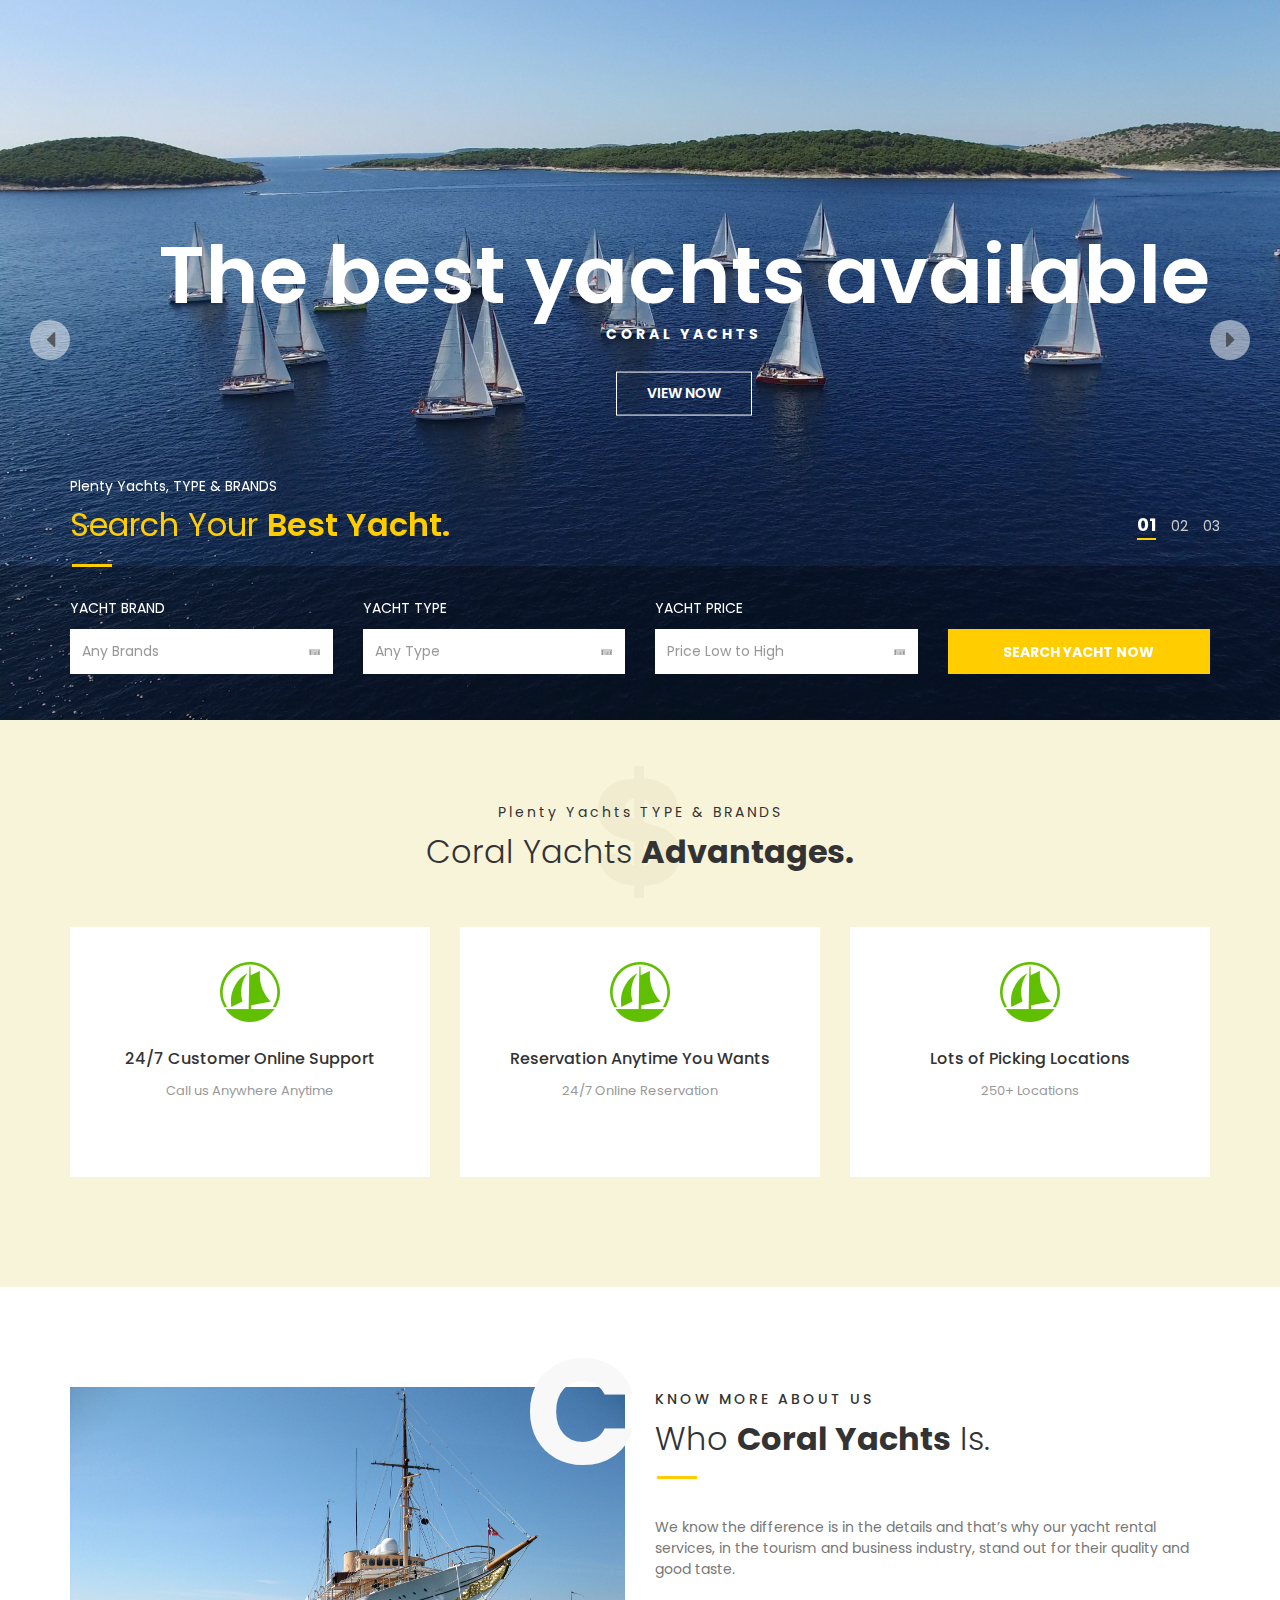
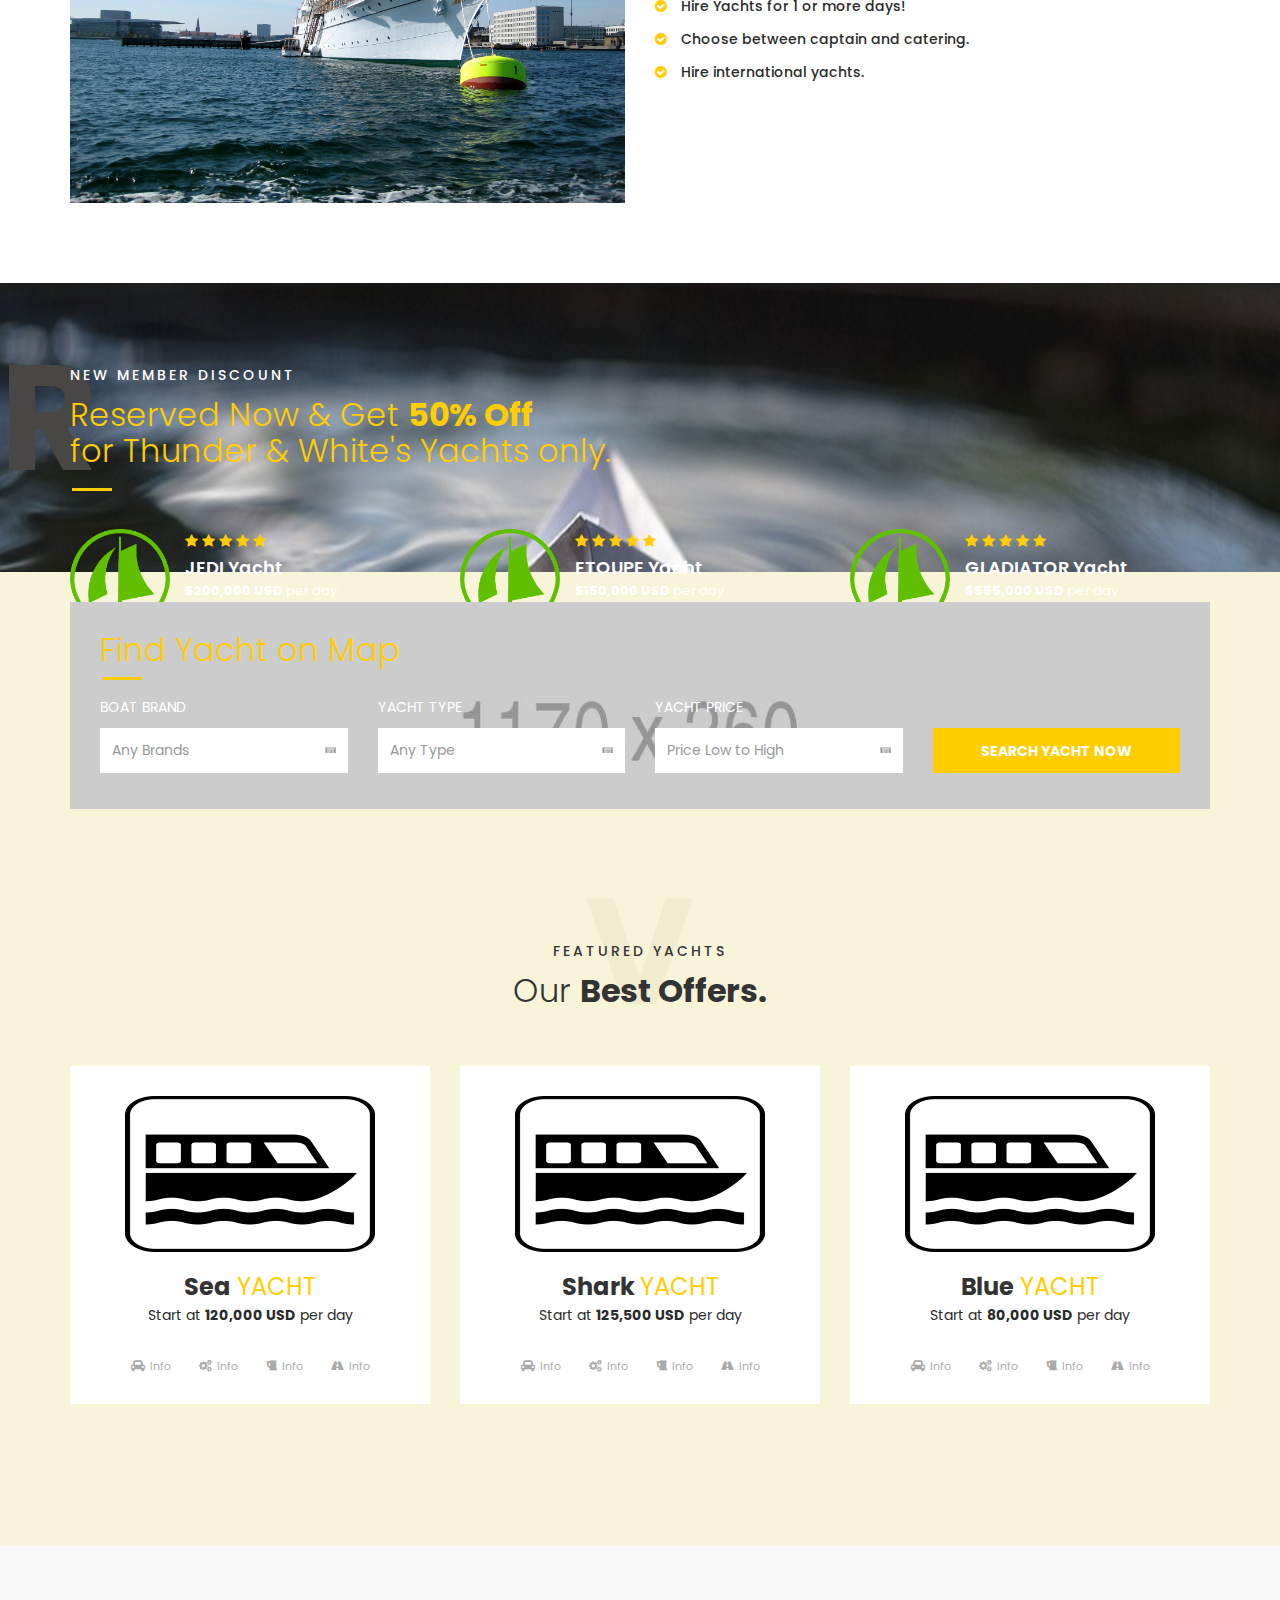
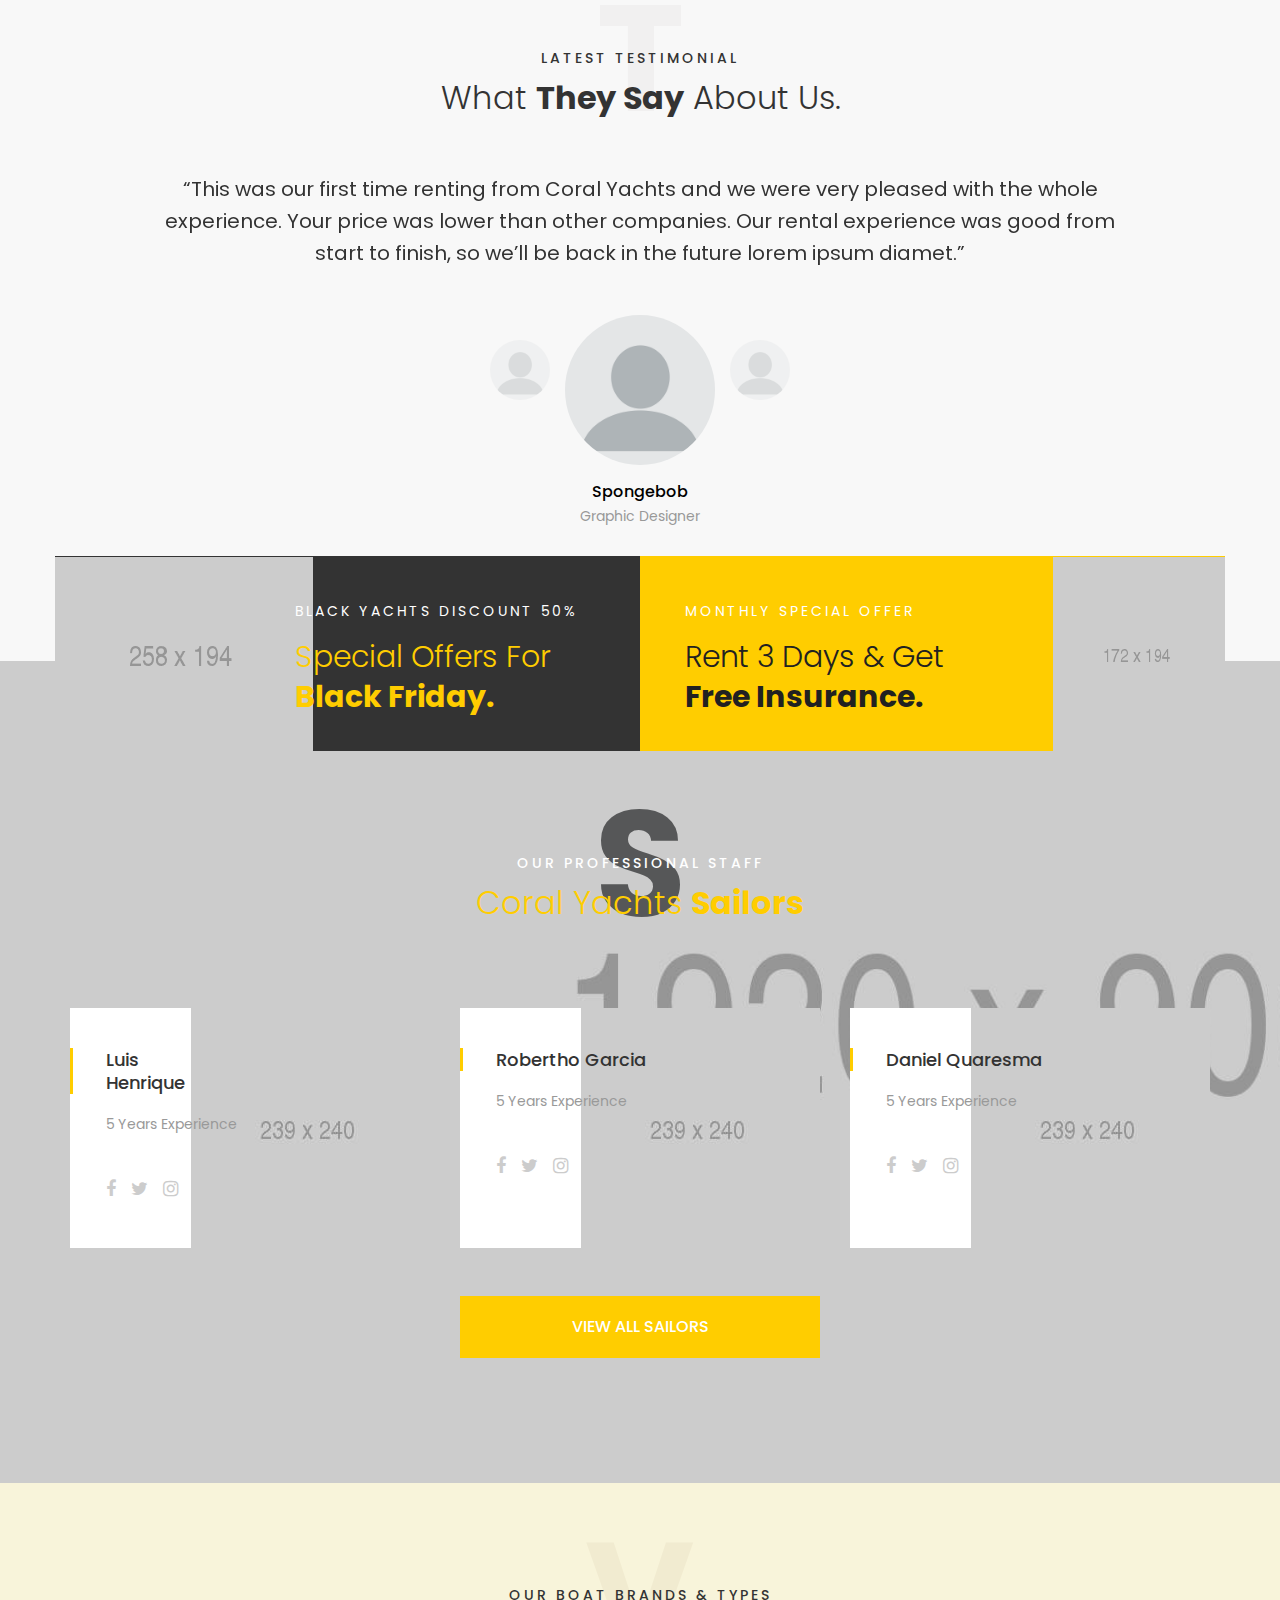
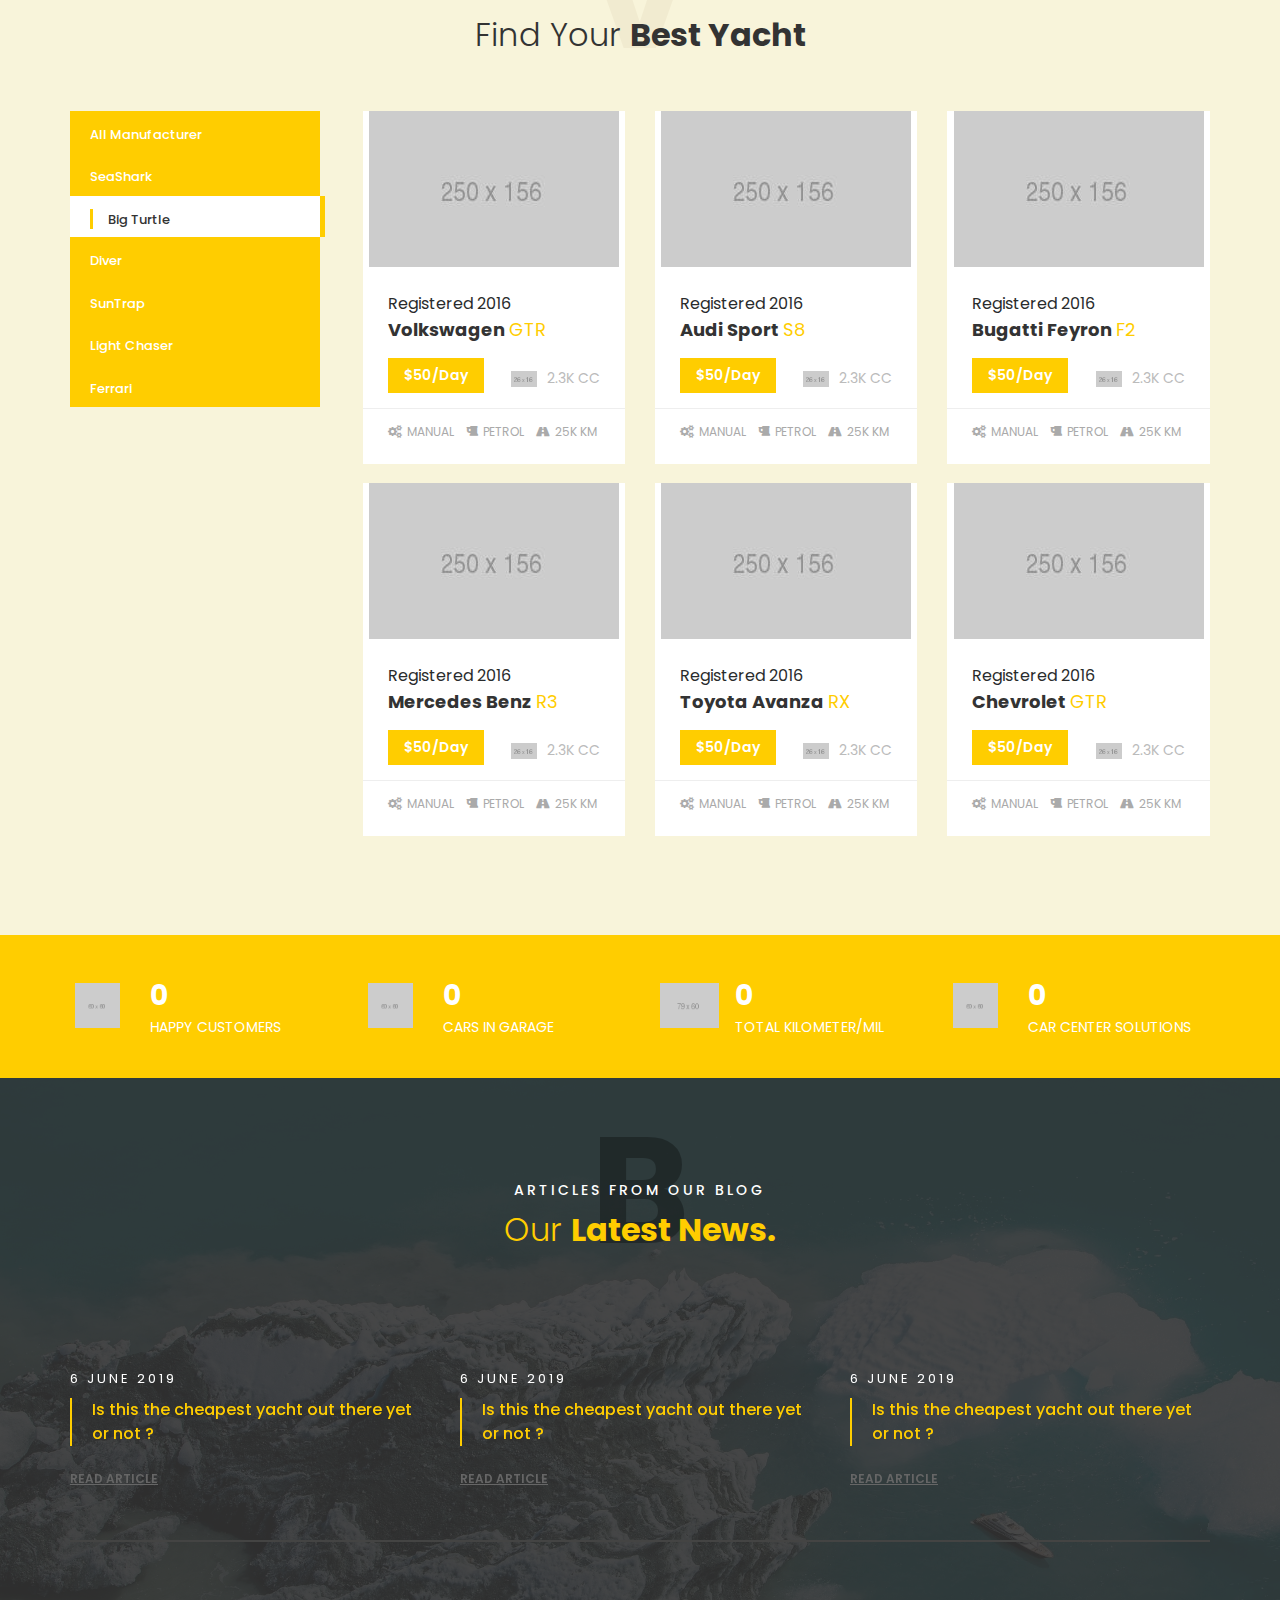
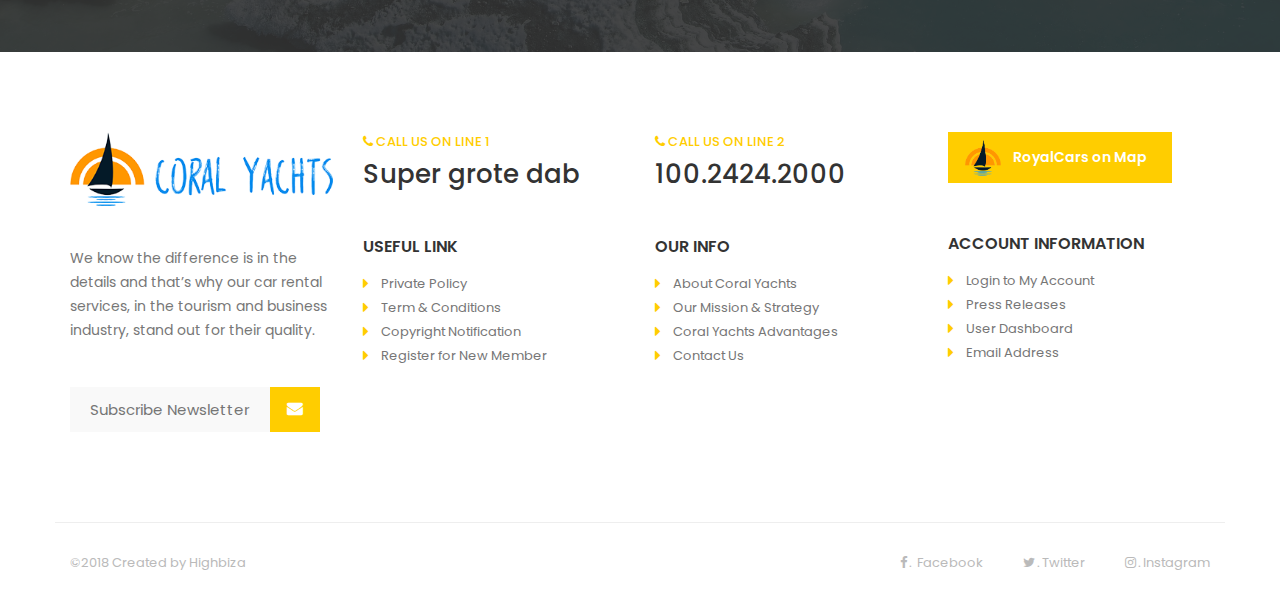
==== commit 2ecf6bec: "images" ====
--- a/de opdracht/templates/templates/RoyalCarsHtml/index.html
+++ b/de opdracht/templates/templates/RoyalCarsHtml/index.html
@@ -327,7 +327,7 @@
                   <div class="r-best-offer-single">
                     <div class="r-best-offer-in">
                       <div class="r-offer-img">
-                        <a class="d-inline-block" href="#"><img src="assets/images/best-01.jpg" class="img-fluid d-block m-auto" alt=""></a>
+                        <a class="d-inline-block" href="#"><img src="assets/images/boat3.png" class="img-fluid d-block m-auto" alt=""></a>
                         <div class="r-offer-img-over">
                           <i class="fa fa-search"></i>
                         </div>
@@ -352,7 +352,7 @@
                   <div class="r-best-offer-single">
                     <div class="r-best-offer-in">
                       <div class="r-offer-img">
-                        <a class="d-inline-block" href="#"><img src="assets/images/best-02.jpg" class="img-fluid d-block m-auto" alt=""></a>
+                        <a class="d-inline-block" href="#"><img src="assets/images/boat3.png" class="img-fluid d-block m-auto" alt=""></a>
                         <div class="r-offer-img-over">
                           <i class="fa fa-search"></i>
                         </div>
@@ -377,7 +377,7 @@
                   <div class="r-best-offer-single">
                     <div class="r-best-offer-in">
                       <div class="r-offer-img">
-                        <a class="d-inline-block" href="#"><img src="assets/images/best-03.jpg" class="img-fluid d-block m-auto" alt=""></a>
+                        <a class="d-inline-block" href="#"><img src="assets/images/boat3.png" class="img-fluid d-block m-auto" alt=""></a>
                         <div class="r-offer-img-over">
                           <i class="fa fa-search"></i>
                         </div>
@@ -426,23 +426,23 @@
                         </div>
                         <ol class="carousel-indicators">
                           <li data-target="#r-quote-carousel" data-slide-to="0">
-                            <img class="img-fluid d-block" src="assets/images/user-02.jpg" alt="">
+                            <img class="img-fluid d-block" src="assets/images/aaman.png" alt="">
                             <span>
-                              <b>Robertho Garcia</b> <br>
+                              <b>Spongebob</b> <br>
                               Graphic Designer
                             </span>
                           </li>
                           <li data-target="#r-quote-carousel" data-slide-to="1" class="active text-center">
-                            <img class="img-fluid d-block" src="assets/images/user-01.png" alt="">
+                            <img class="img-fluid d-block" src="assets/images/aaman.png" alt="">
                             <span>
-                              <b>Robertho Garcia</b> <br>
+                              <b>Spongebob</b> <br>
                               Graphic Designer
                             </span>
                           </li>
                           <li data-target="#r-quote-carousel" data-slide-to="2">
-                           <img class="img-fluid d-block" src="assets/images/user-03.jpg" alt="">
+                           <img class="img-fluid d-block" src="assets/images/aaman.png" alt="">
                            <span>
-                              <b>Robertho Garcia</b> <br>
+                              <b>Spongebob</b> <br>
                               Graphic Designer
                            </span>
                           </li>
--- a/de opdracht/templates/templates/RoyalCarsHtml/assets/css/main.css
+++ b/de opdracht/templates/templates/RoyalCarsHtml/assets/css/main.css
@@ -12335,7 +12335,7 @@
 
 .r-new-member {
   padding: 115px 0;
-  background-image: url("../images/bootje.jpg");
+  background-image: url("../images/boat4.jpg");
   background-repeat: no-repeat;
   background-size: 100% 600px; }
   .r-new-member .r-sec-head span {
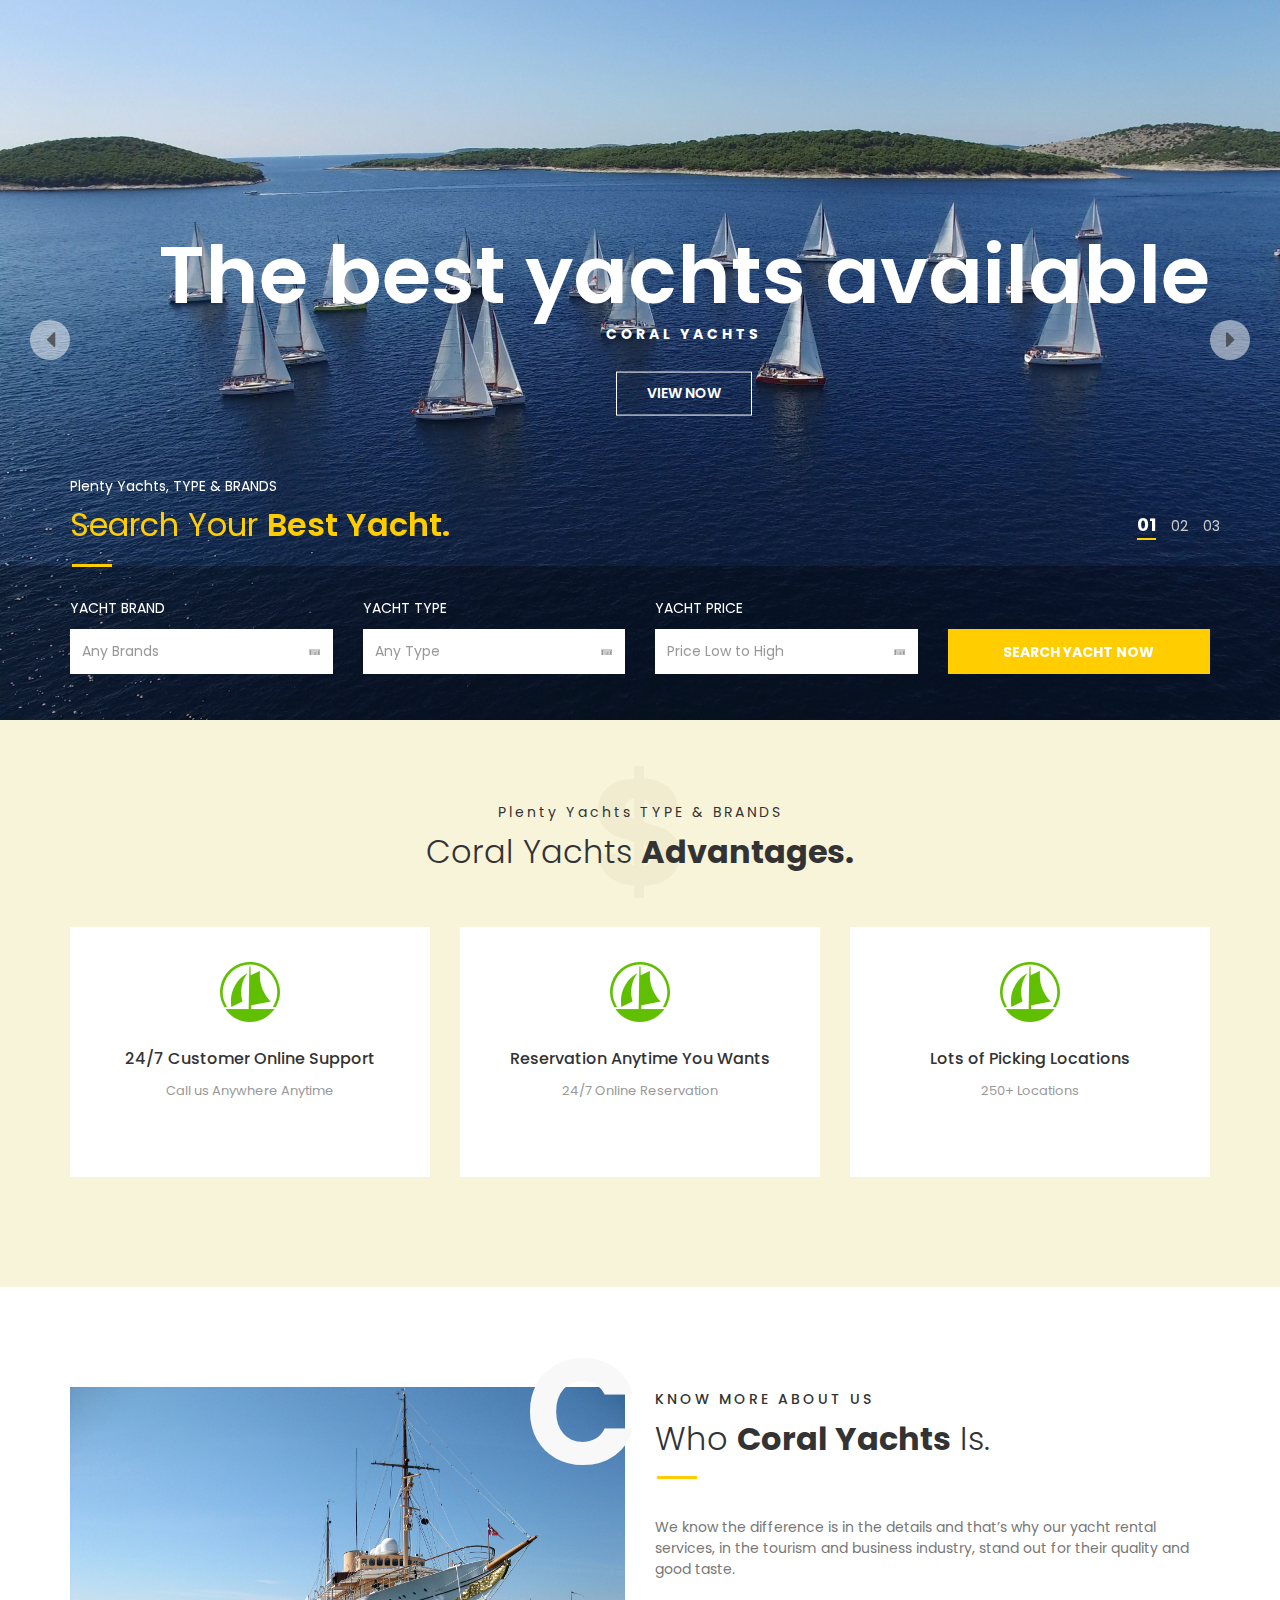
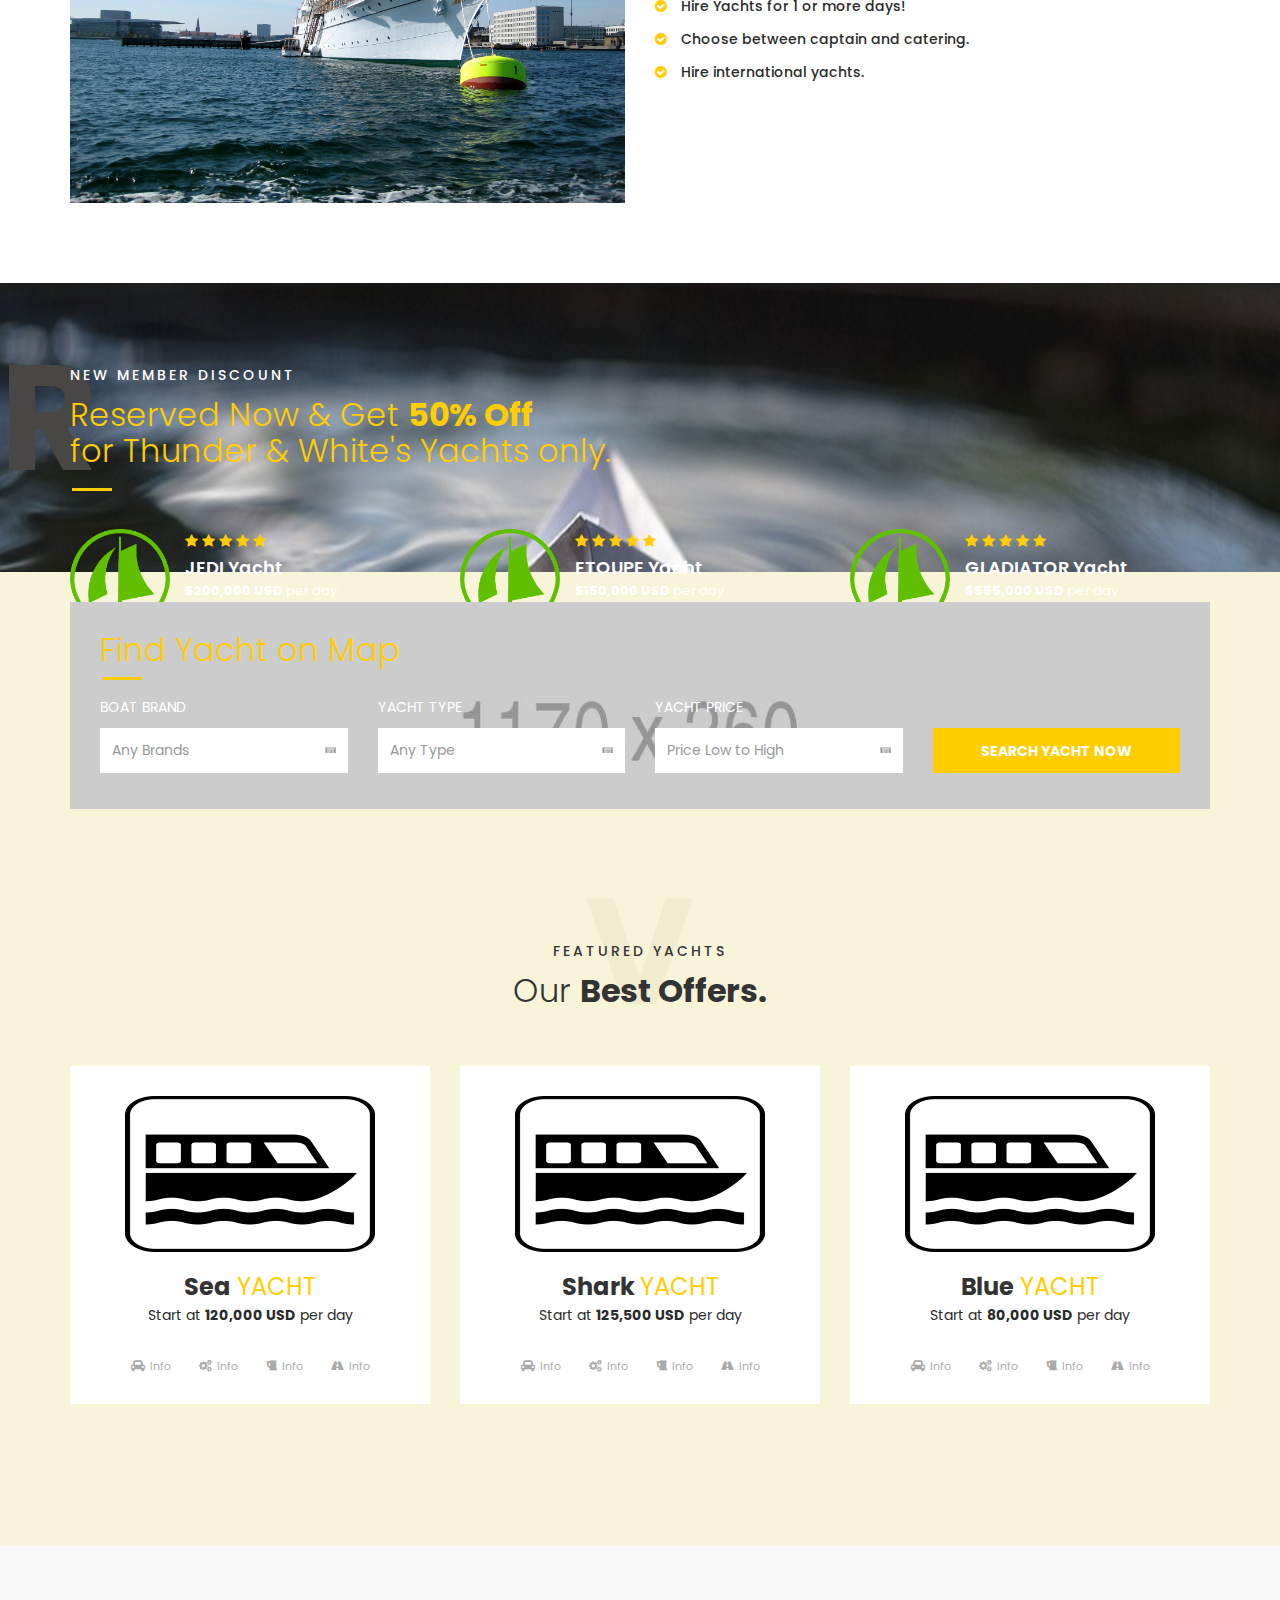
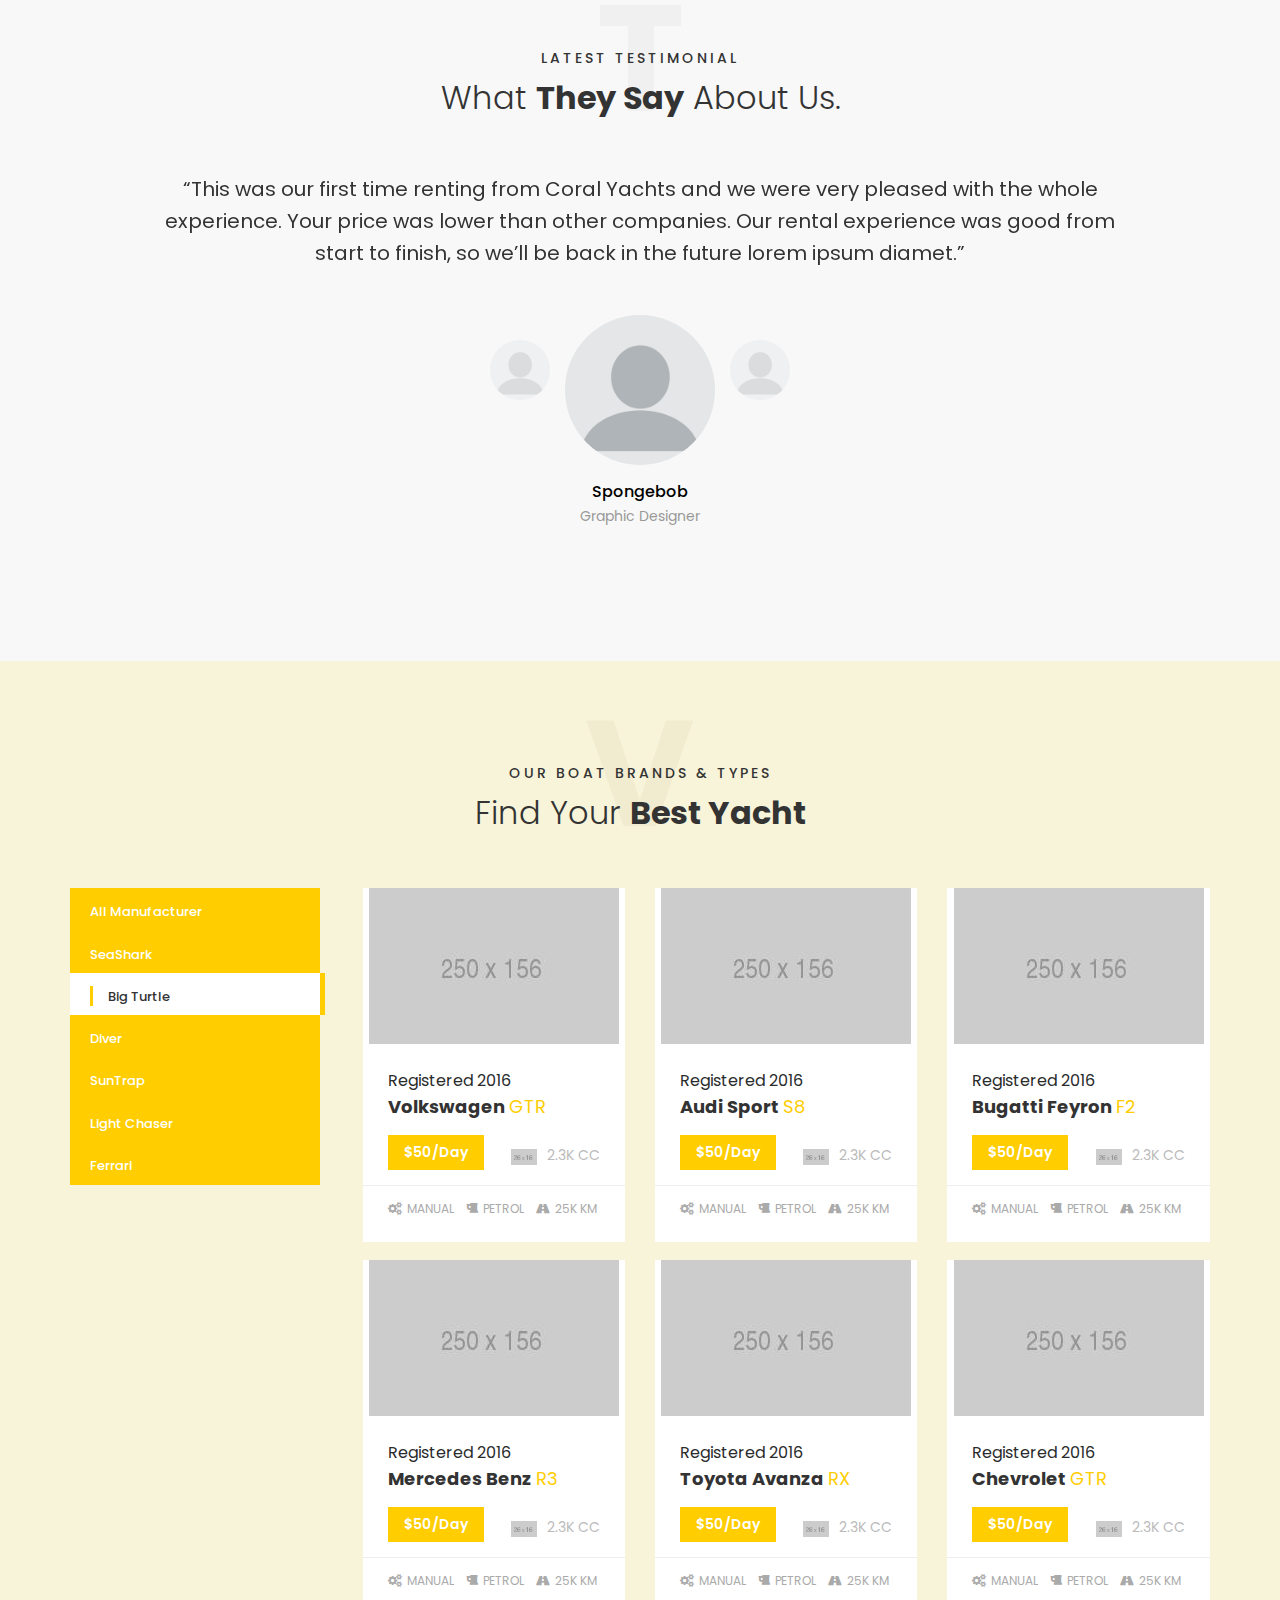
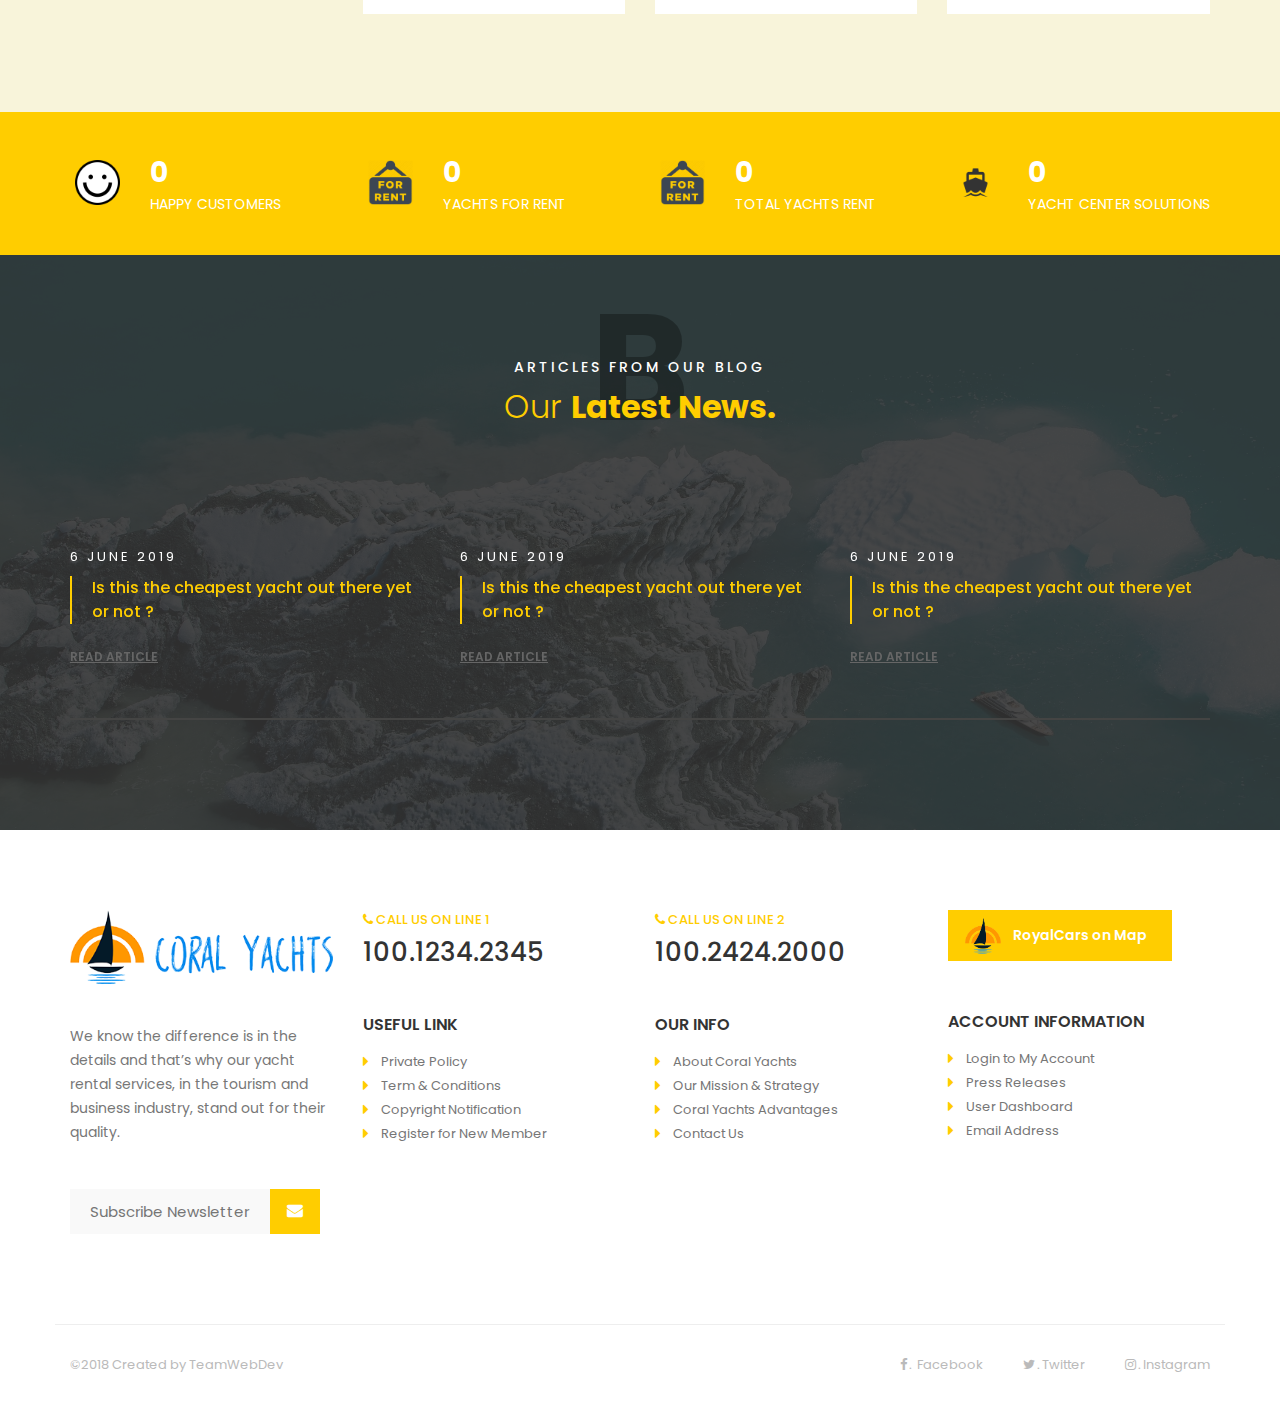
==== commit b59e1487: "Favicon / deel eruit gesloopt" ====
--- a/de opdracht/templates/templates/RoyalCarsHtml/index.html
+++ b/de opdracht/templates/templates/RoyalCarsHtml/index.html
@@ -454,7 +454,7 @@
           </div>
         </section>
 
-        <section id="r-drivers">
+        <!-- <section id="r-drivers">
           <div class="r-driver-blog-dark">
             <div class="r-sub-banners clearfix">
               <div class="r-sub-banner-in r-sub-dark">
@@ -528,7 +528,7 @@
               </div>
             </div>
           </div>
-        </section>
+        </section> -->
         <section id="r-best-vehicles">
           <div class="r-best-vehicles">
             <div class="r-sec-head r-accent-color r-sec-head-v">
@@ -1499,9 +1499,9 @@
                     <div class="col-lg-3 col-md-4 col-sm-6">
                         <div class="r-counter-box">
                             <div class="r-counter-icon">
-                                <img src="assets/images/icon-happy-customer-white.png" alt="" class="img-fluid">
-                            </div>
-                            <div class="r-counts" data-count="172700">
+                                <img src="assets/images/smile.png" alt="" class="img-fluid">
+                            </div>
+                            <div class="r-counts" data-count="312561">
                                 <!-- 1.172.700 -->
                                 <span class="r-count">0</span>
                             </div>
@@ -1512,40 +1512,40 @@
                     <div class="col-lg-3 col-md-4 col-sm-6">
                         <div class="r-counter-box">
                             <div class="r-counter-icon">
-                                <img src="assets/images/icon-cars-count-white.png" alt="" class="img-fluid">
+                                <img src="assets/images/rent.png" alt="" class="img-fluid">
                             </div>
                             <div class="r-counts" data-count="2450">
                                 <!-- 2.450 -->
                                 <span class="r-count">0</span>
 
                             </div>
-                            <span class="r-count-title"> CARS IN GARAGE </span>
+                            <span class="r-count-title"> YACHTS FOR RENT </span>
                         </div>
                     </div>
 
                     <div class="col-lg-3 col-md-4 col-sm-6">
                         <div class="r-counter-box">
                             <div class="r-counter-icon">
-                                <img src="assets/images/icon-total-km-white.png" alt="" class="img-fluid">
-                            </div>
-                            <div class="r-counts" data-count="1211100">
+                                <img src="assets/images/rent.png" alt="" class="img-fluid">
+                            </div>
+                            <div class="r-counts" data-count="350000">
                                 <!-- 1.211.100 -->
                                 <span class="r-count">0</span>
                             </div>
-                            <span class="r-count-title"> TOTAL KILOMETER/MIL </span>
+                            <span class="r-count-title"> TOTAL YACHTS RENT </span>
                         </div>
                     </div>
 
                     <div class="col-lg-3 col-md-4 col-sm-6">
                         <div class="r-counter-box">
                             <div class="r-counter-icon">
-                                <img src="assets/images/icon-car-center-white.png" alt="" class="img-fluid">
+                                <img src="assets/images/dock.png" alt="" class="img-fluid">
                             </div>
                             <div class="r-counts" data-count="47250">
                                 <!-- 47.250 -->
                                 <span class="r-count">0</span>
                             </div>
-                            <span class="r-count-title"> CAR CENTER SOLUTIONS </span>
+                            <span class="r-count-title"> YACHT CENTER SOLUTIONS </span>
                         </div>
                     </div>
                 </div>
@@ -1599,7 +1599,7 @@
                   <div class="r-footer-block">
                     <img src="assets/images/logo_small.png" class="d-block img-fluid" alt="">
                     <p>
-                      We know the difference is in the details and that’s why our car rental services, in the tourism and business industry, stand out for their quality.
+                      We know the difference is in the details and that’s why our yacht rental services, in the tourism and business industry, stand out for their quality.
                     </p>
                     <form action="#">
                       <div class="r-newsletter">
@@ -1613,7 +1613,7 @@
                   <div class="r-footer-block">
                     <div class="r-footer-widget r-footer-phone">
                       <span><i class="fa fa-phone"></i> CALL US ON LINE 1</span>
-                      <h5>Super grote dab</h5>
+                      <h5>100.1234.2345</h5>
                     </div>
                     <div class="r-footer-widget r-footer-nav">
                       <h6>USEFUL LINK</h6>
@@ -1668,7 +1668,7 @@
               </div>
               <div class="row clearfix r-footer-strip">
                 <div class="col-xl-6 col-lg-6 col-md-6 col-sm-12 col-xs-12">
-                 ©2018 Created by Highbiza
+                 ©2018 Created by TeamWebDev
                 </div>
                 <div class="col-xl-6 col-lg-6 col-md-6 col-sm-12 col-xs-12">
                  <ul>
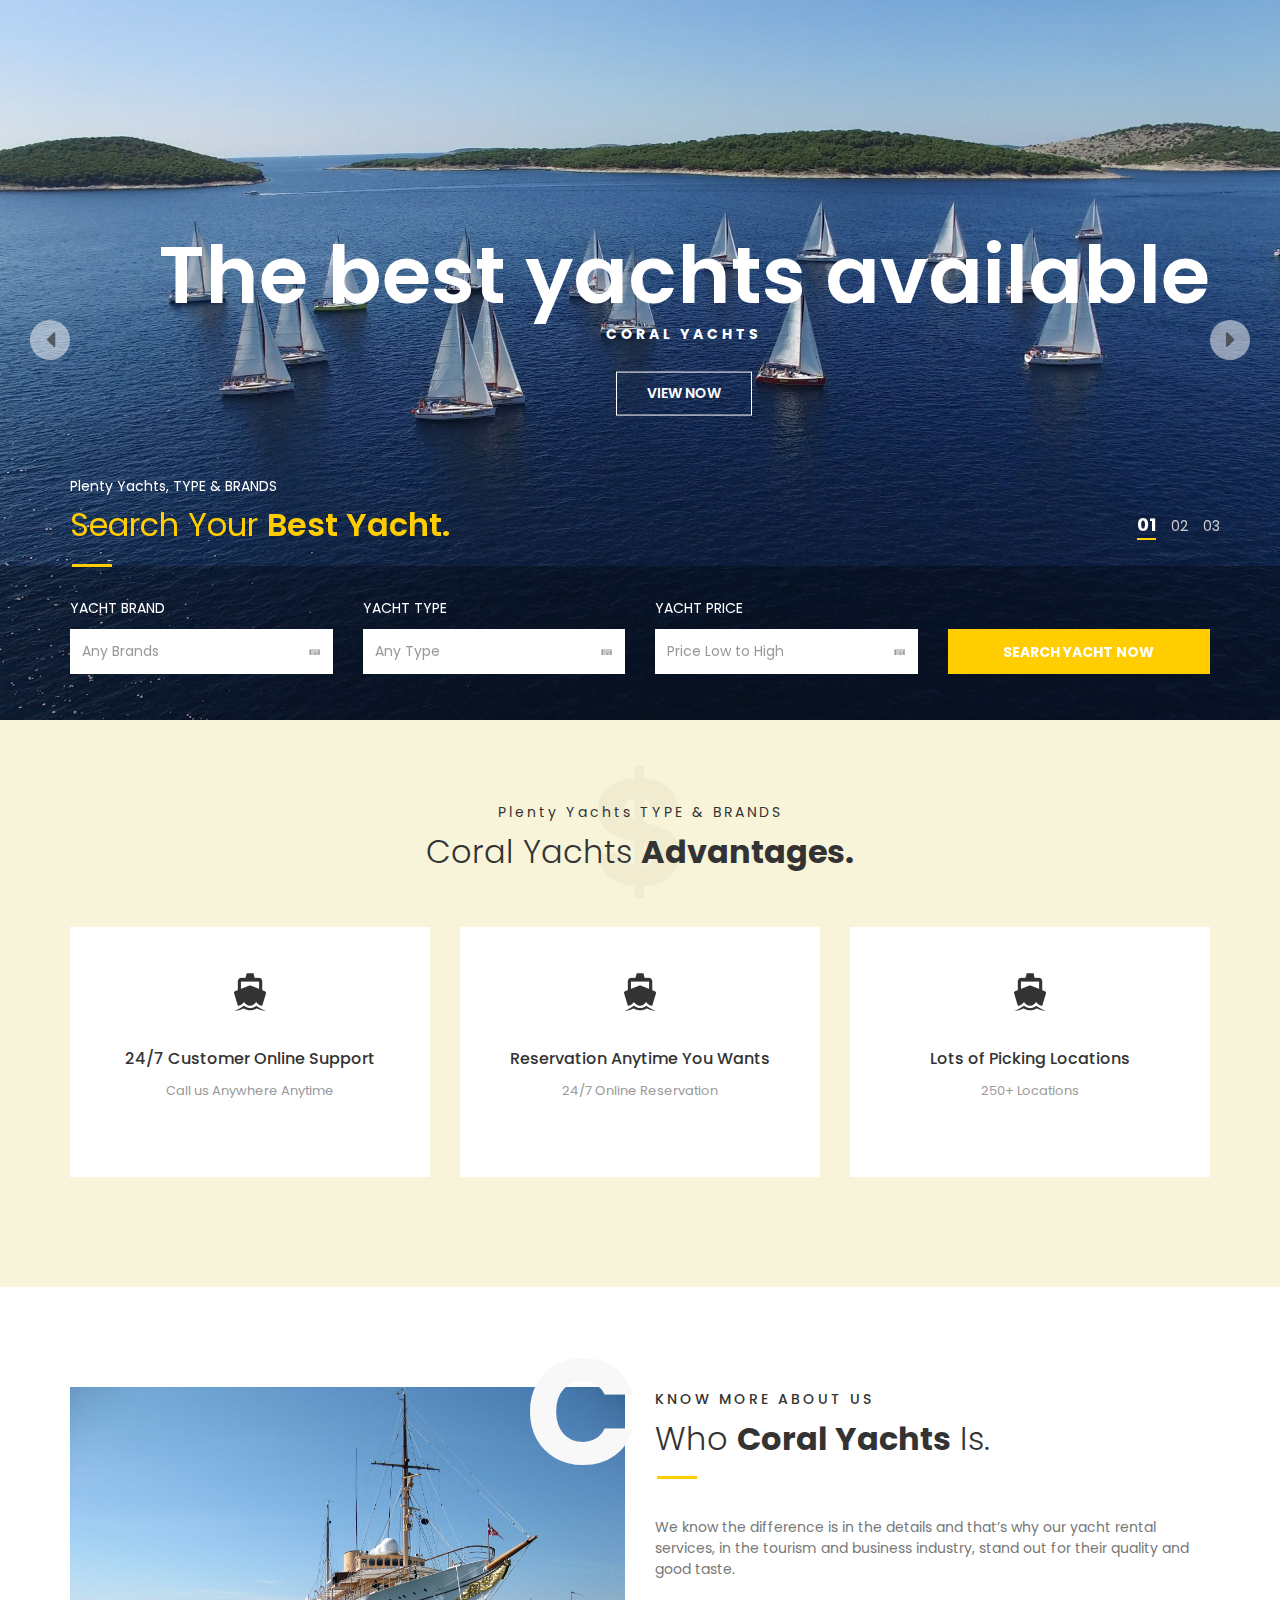
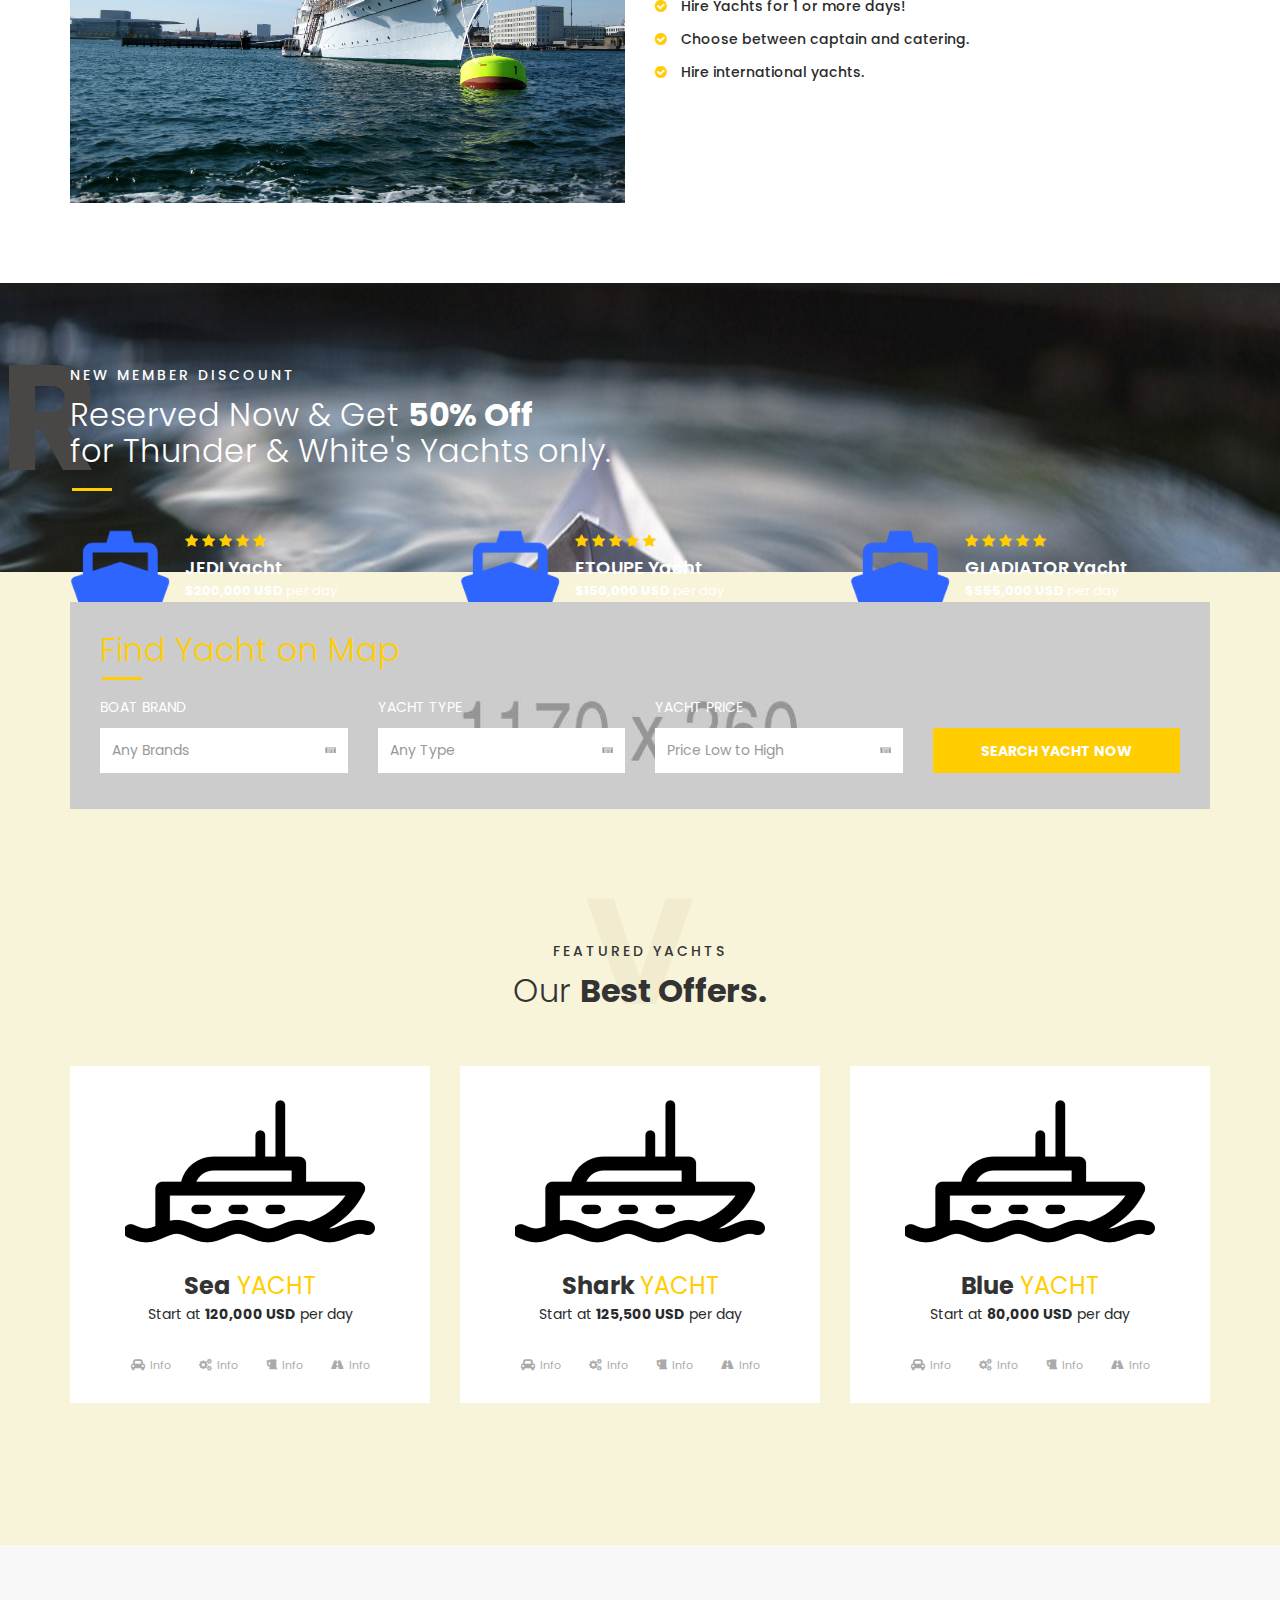
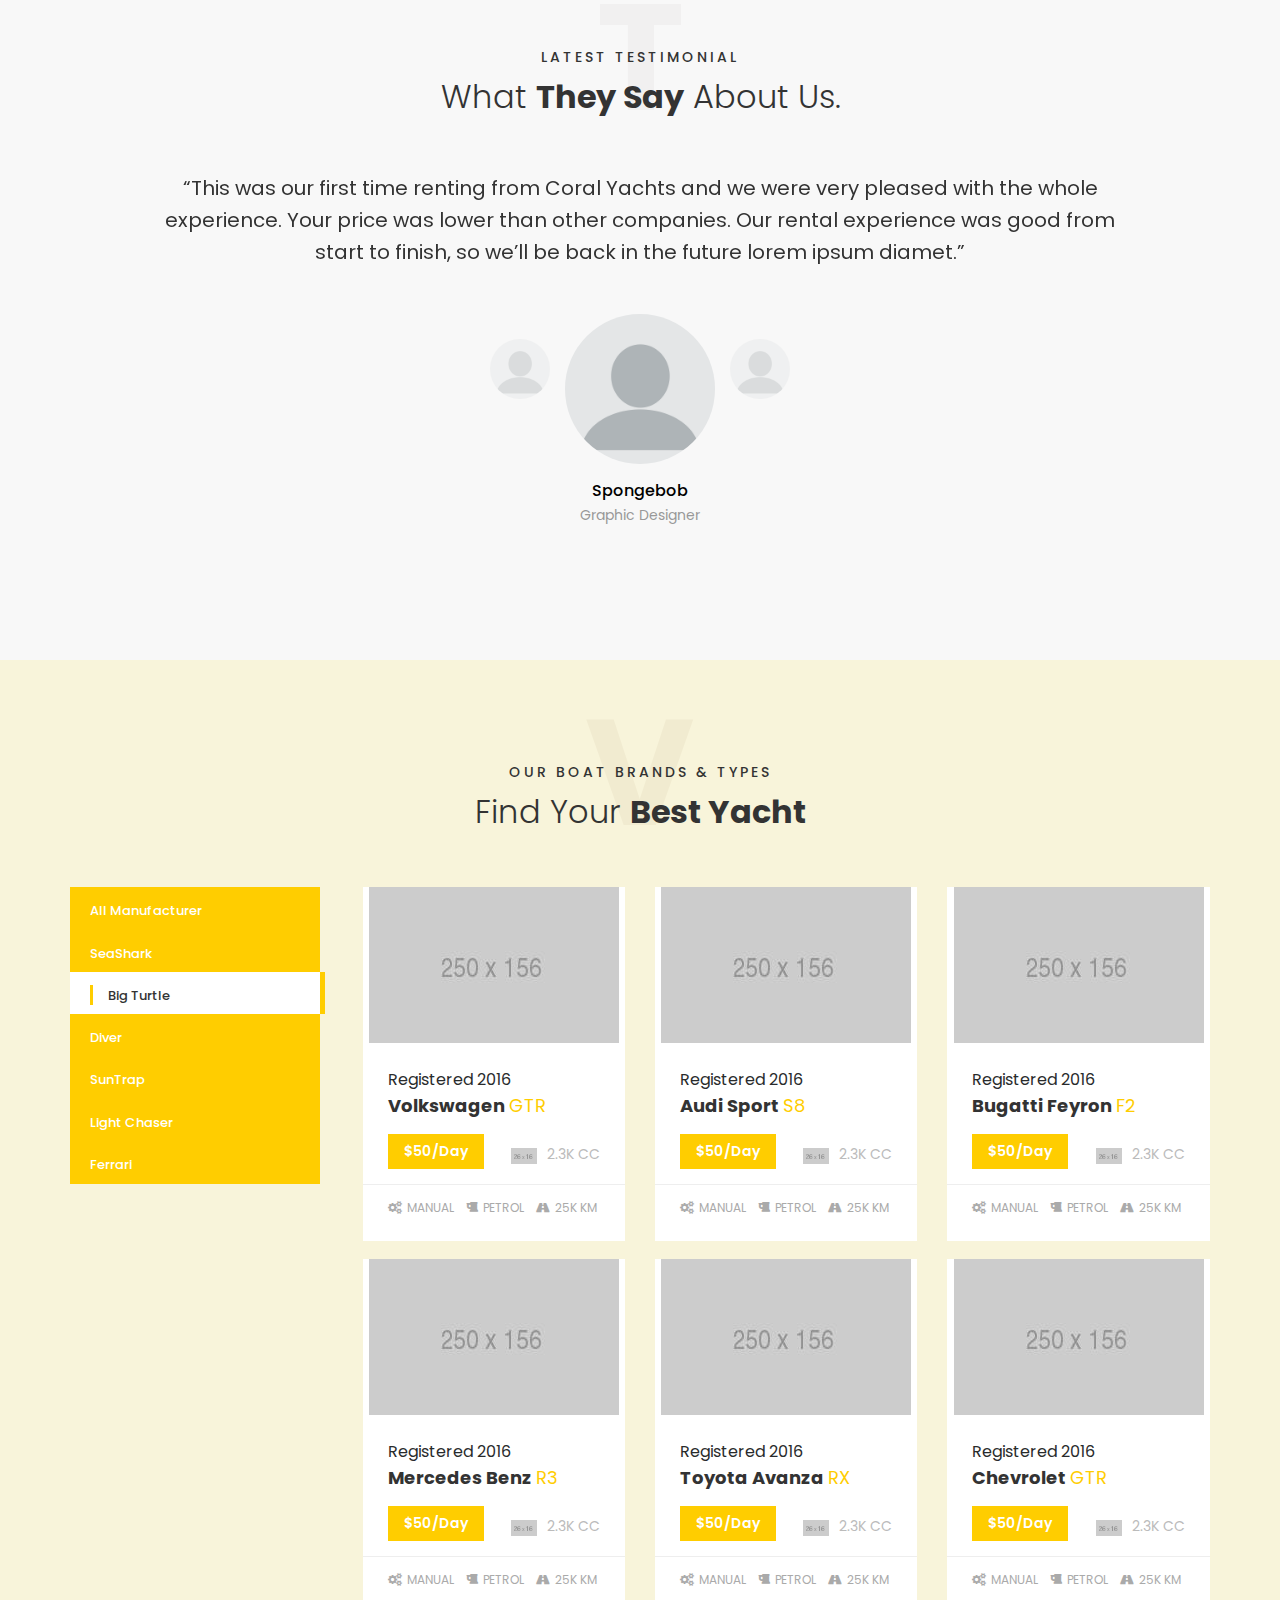
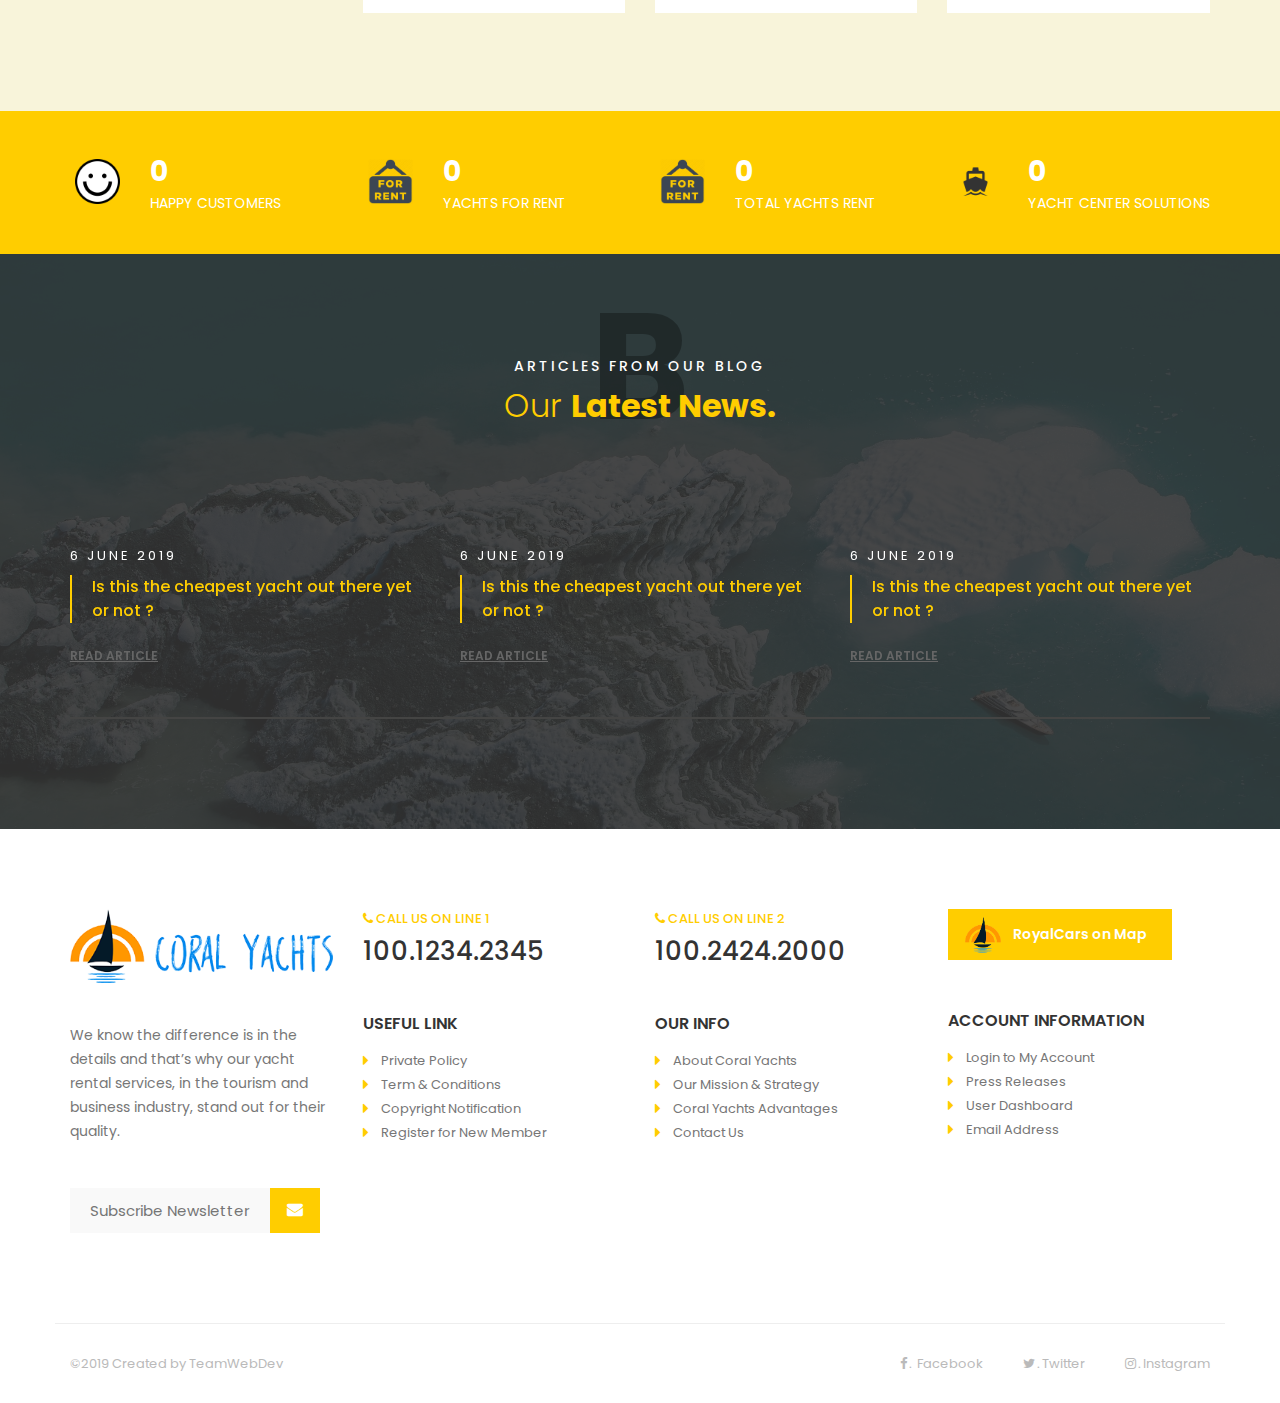
==== commit b95fb3a4: "Afbeeldingen" ====
--- a/de opdracht/templates/templates/RoyalCarsHtml/index.html
+++ b/de opdracht/templates/templates/RoyalCarsHtml/index.html
@@ -132,21 +132,21 @@
               <div class="row clearfix">
                  <div class="col-xl-4 col-lg-4 col-md-6 col-sm-6 col-xs-12">
                    <div class="r-advantages-box">
-                     <div class="icon"> <img src="assets/images/boat1.png" alt=""> </div>
+                     <div class="icon"> <img src="assets/images/dock.png" alt=""> </div>
                      <div class="head animated pulse">24/7 Customer Online Support</div>
                      <div class="sub-text">Call us Anywhere Anytime</div>
                    </div>
                  </div>
                  <div class="col-xl-4 col-lg-4 col-md-6 col-sm-6 col-xs-12">
                    <div class="r-advantages-box">
-                     <div class="icon"> <img src="assets/images/boat1.png" alt=""> </div>
+                     <div class="icon"> <img src="assets/images/dock.png" alt=""> </div>
                      <div class="head animated pulse">Reservation Anytime You Wants</div>
                      <div class="sub-text">24/7 Online Reservation</div>
                    </div>
                  </div>
                  <div class="col-xl-4 col-lg-4 col-md-6 col-sm-6 col-xs-12">
                    <div class="r-advantages-box">
-                     <div class="icon"> <img src="assets/images/boat1.png" alt=""> </div>
+                     <div class="icon"> <img src="assets/images/dock.png" alt=""> </div>
                      <div class="head animated pulse">Lots of Picking Locations</div>
                      <div class="sub-text">250+ Locations</div>
                    </div>
@@ -195,7 +195,7 @@
               <div class="row r-discounted-car">
                 <div class="col-xl-4 col-lg-4 col-md-6 col-sm-12 col-xs-12">
                   <div class="r-discount-single">
-                    <a href="#"><img src="assets/images/boat2.png" alt=""></a>
+                    <a href="#"><img src="assets/images/boat6.png" alt=""></a>
                     <div class="r-discount-content">
                       <ul class="mb-0 pl-0 r-starts">
                         <li><i class="fa fa-star"></i></li>
@@ -216,7 +216,7 @@
                 </div>
                 <div class="col-xl-4 col-lg-4 col-md-6 col-sm-12 col-xs-12">
                   <div class="r-discount-single">
-                    <a href="#"><img src="assets/images/boat2.png" alt=""></a>
+                    <a href="#"><img src="assets/images/boat6.png" alt=""></a>
                     <div class="r-discount-content">
                       <ul class="mb-0 pl-0 r-starts">
                         <li><i class="fa fa-star"></i></li>
@@ -237,7 +237,7 @@
                 </div>
                 <div class="col-xl-4 col-lg-4 col-md-6 col-sm-12 col-xs-12">
                   <div class="r-discount-single">
-                    <a href="#"><img src="assets/images/boat2.png" alt=""></a>
+                    <a href="#"><img src="assets/images/boat6.png" alt=""></a>
                     <div class="r-discount-content">
                       <ul class="mb-0 pl-0 r-starts">
                         <li><i class="fa fa-star"></i></li>
@@ -327,7 +327,7 @@
                   <div class="r-best-offer-single">
                     <div class="r-best-offer-in">
                       <div class="r-offer-img">
-                        <a class="d-inline-block" href="#"><img src="assets/images/boat3.png" class="img-fluid d-block m-auto" alt=""></a>
+                        <a class="d-inline-block" href="#"><img src="assets/images/boat7.png" class="img-fluid d-block m-auto" alt=""></a>
                         <div class="r-offer-img-over">
                           <i class="fa fa-search"></i>
                         </div>
@@ -352,7 +352,7 @@
                   <div class="r-best-offer-single">
                     <div class="r-best-offer-in">
                       <div class="r-offer-img">
-                        <a class="d-inline-block" href="#"><img src="assets/images/boat3.png" class="img-fluid d-block m-auto" alt=""></a>
+                        <a class="d-inline-block" href="#"><img src="assets/images/boat7.png" class="img-fluid d-block m-auto" alt=""></a>
                         <div class="r-offer-img-over">
                           <i class="fa fa-search"></i>
                         </div>
@@ -377,7 +377,7 @@
                   <div class="r-best-offer-single">
                     <div class="r-best-offer-in">
                       <div class="r-offer-img">
-                        <a class="d-inline-block" href="#"><img src="assets/images/boat3.png" class="img-fluid d-block m-auto" alt=""></a>
+                        <a class="d-inline-block" href="#"><img src="assets/images/boat7.png" class="img-fluid d-block m-auto" alt=""></a>
                         <div class="r-offer-img-over">
                           <i class="fa fa-search"></i>
                         </div>
@@ -1668,7 +1668,7 @@
               </div>
               <div class="row clearfix r-footer-strip">
                 <div class="col-xl-6 col-lg-6 col-md-6 col-sm-12 col-xs-12">
-                 ©2018 Created by TeamWebDev
+                 ©2019 Created by TeamWebDev
                 </div>
                 <div class="col-xl-6 col-lg-6 col-md-6 col-sm-12 col-xs-12">
                  <ul>
--- a/de opdracht/templates/templates/RoyalCarsHtml/assets/css/main.css
+++ b/de opdracht/templates/templates/RoyalCarsHtml/assets/css/main.css
@@ -12341,7 +12341,7 @@
   .r-new-member .r-sec-head span {
     color: #fff; }
   .r-new-member .r-sec-head h2 {
-    color: #ffcd00; }
+    color: white !important; }
   .r-new-member .r-sec-head.r-sec-head-left::after {
     color: #484746;
     top: -20px;
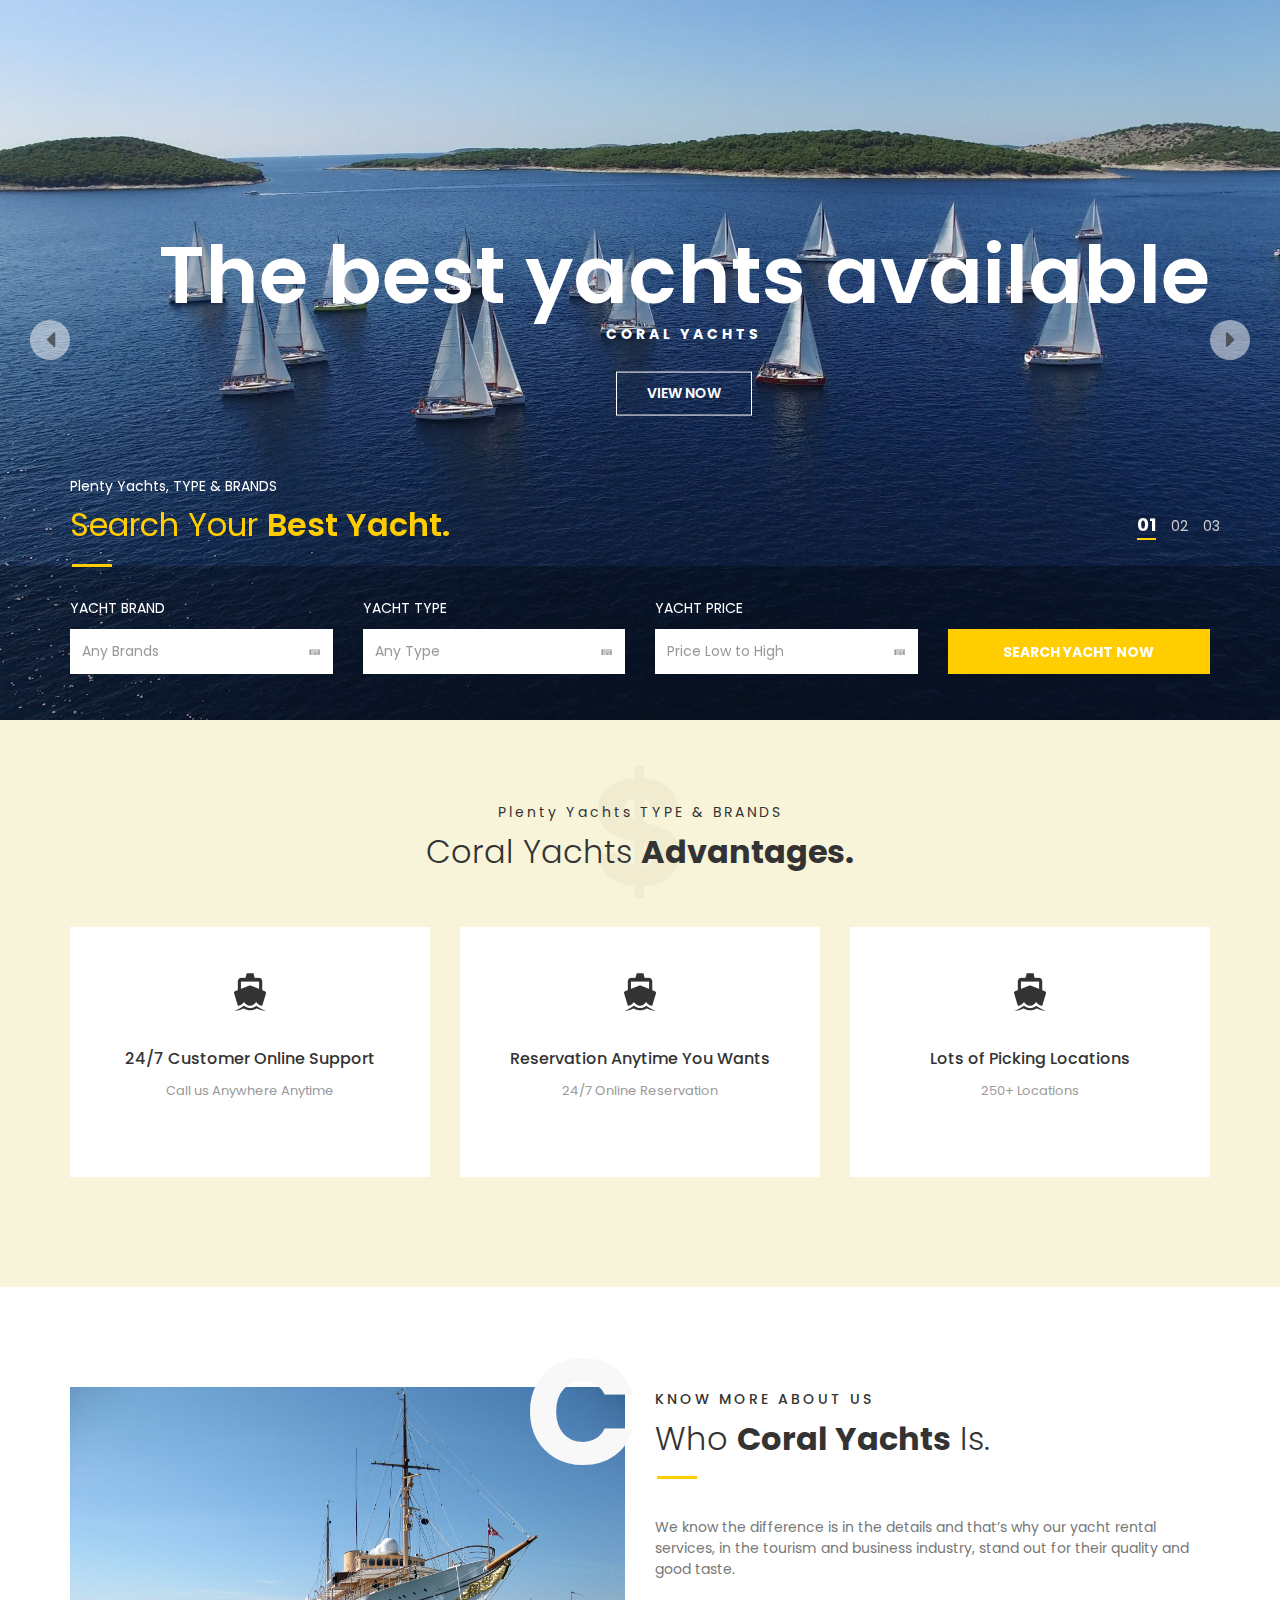
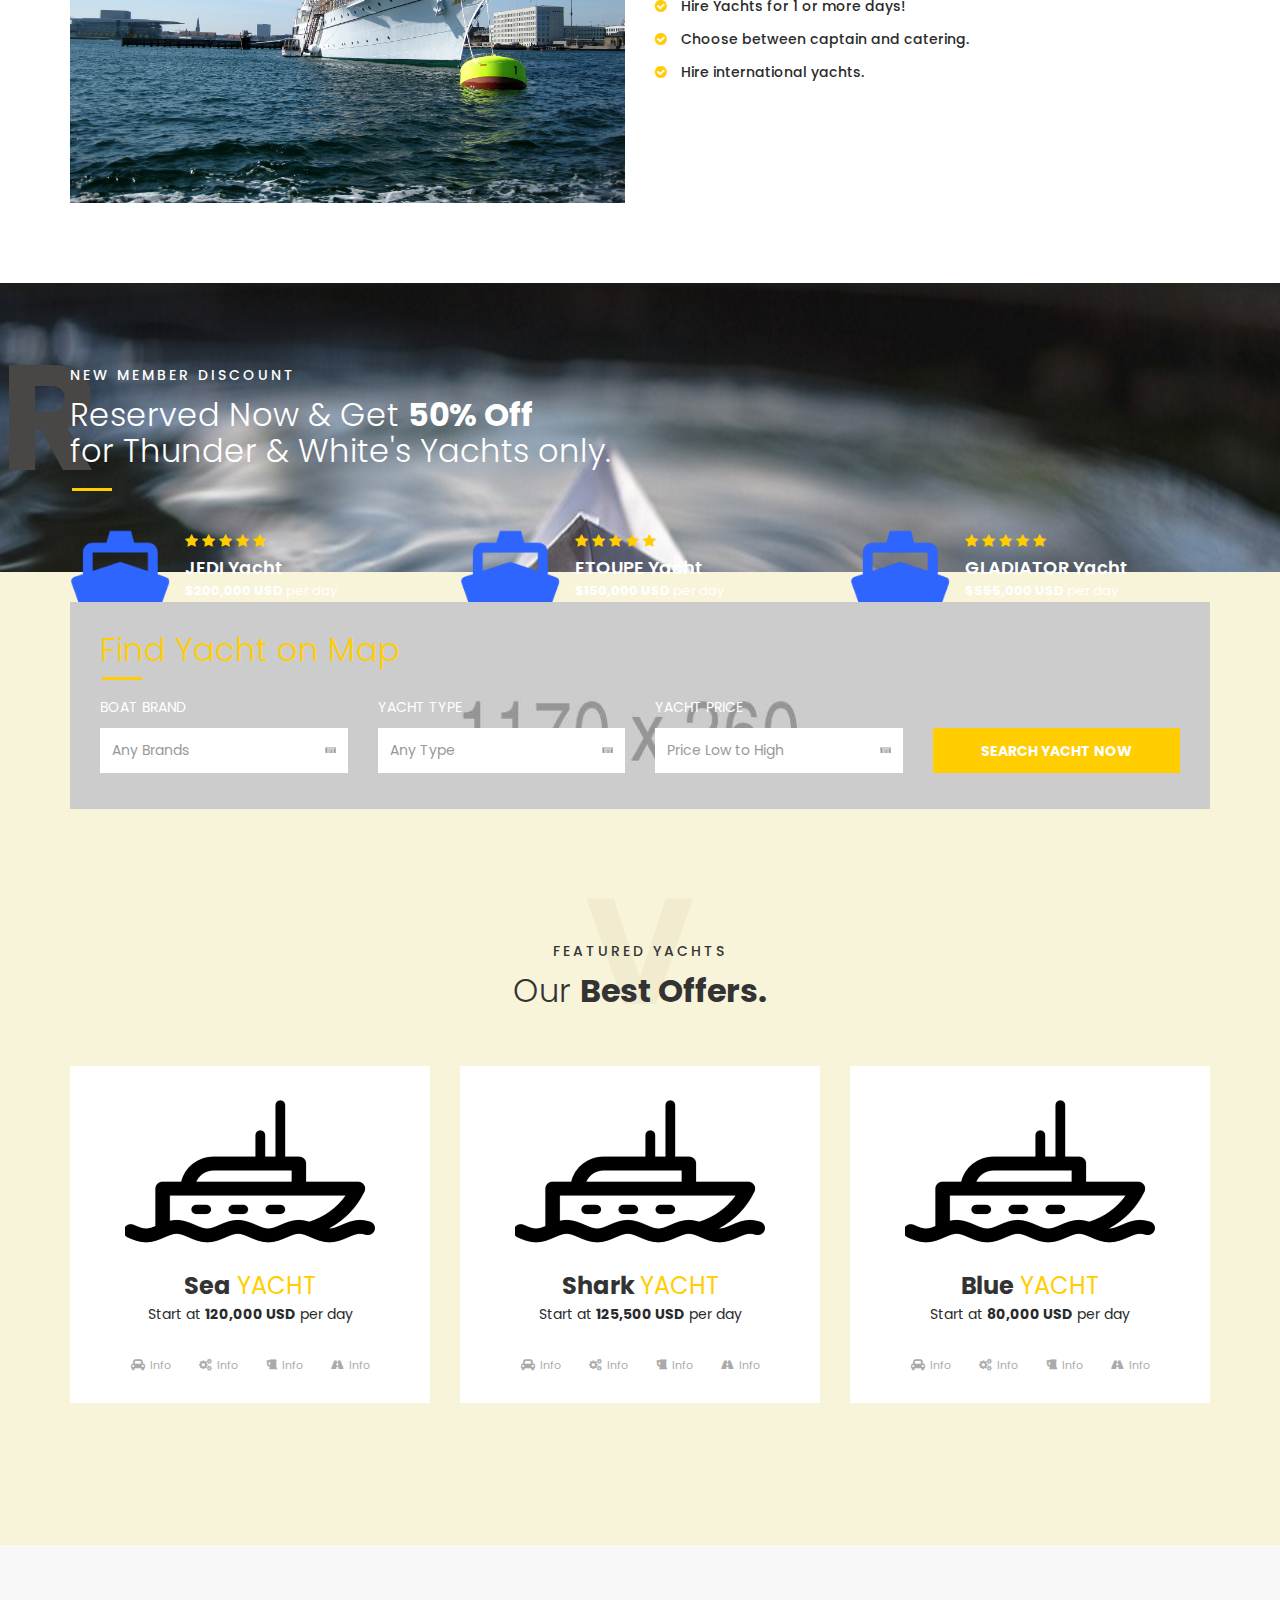
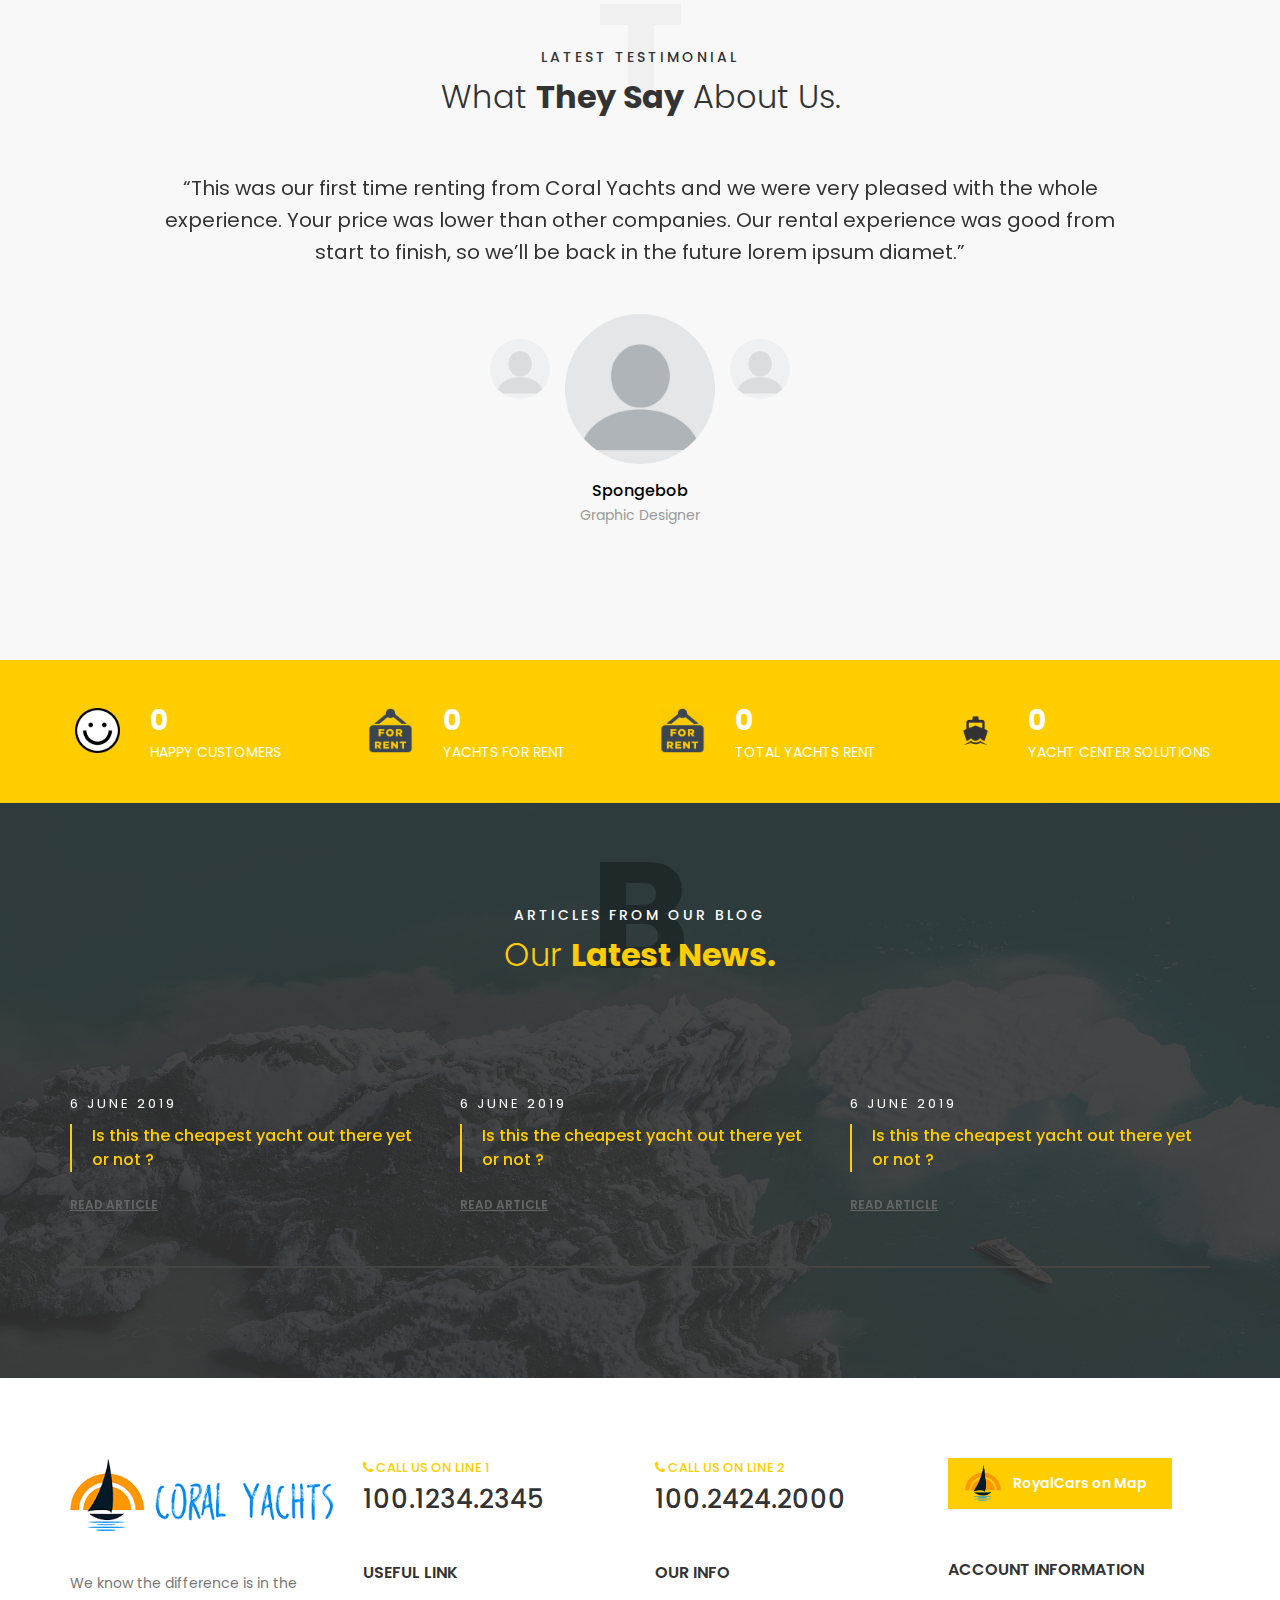
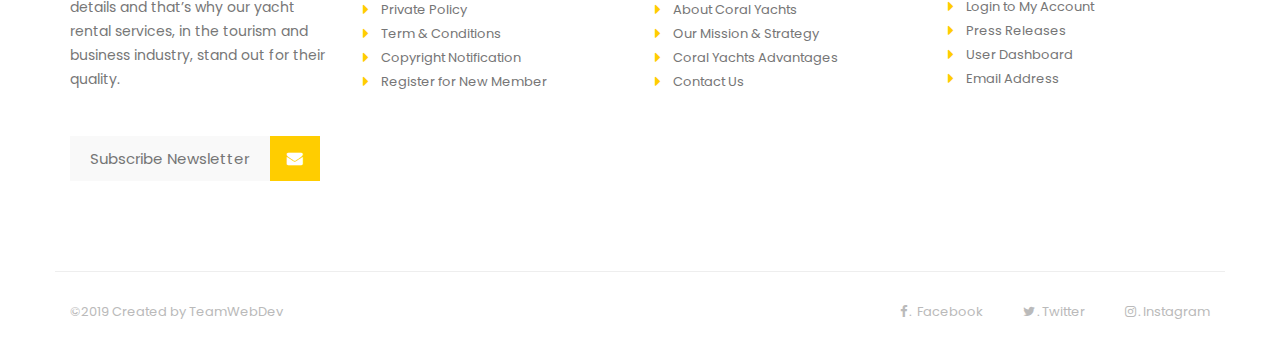
==== commit 36a8c7c0: "Ding eruit geyeet" ====
--- a/de opdracht/templates/templates/RoyalCarsHtml/index.html
+++ b/de opdracht/templates/templates/RoyalCarsHtml/index.html
@@ -529,7 +529,7 @@
             </div>
           </div>
         </section> -->
-        <section id="r-best-vehicles">
+       <!--  <section id="r-best-vehicles">
           <div class="r-best-vehicles">
             <div class="r-sec-head r-accent-color r-sec-head-v">
               <span>OUR BOAT BRANDS & TYPES</span>
@@ -1489,7 +1489,7 @@
               </div>
             </div>
           </div>
-        </section>
+        </section> -->
         <section id="r-faq-section">
 
         </section>
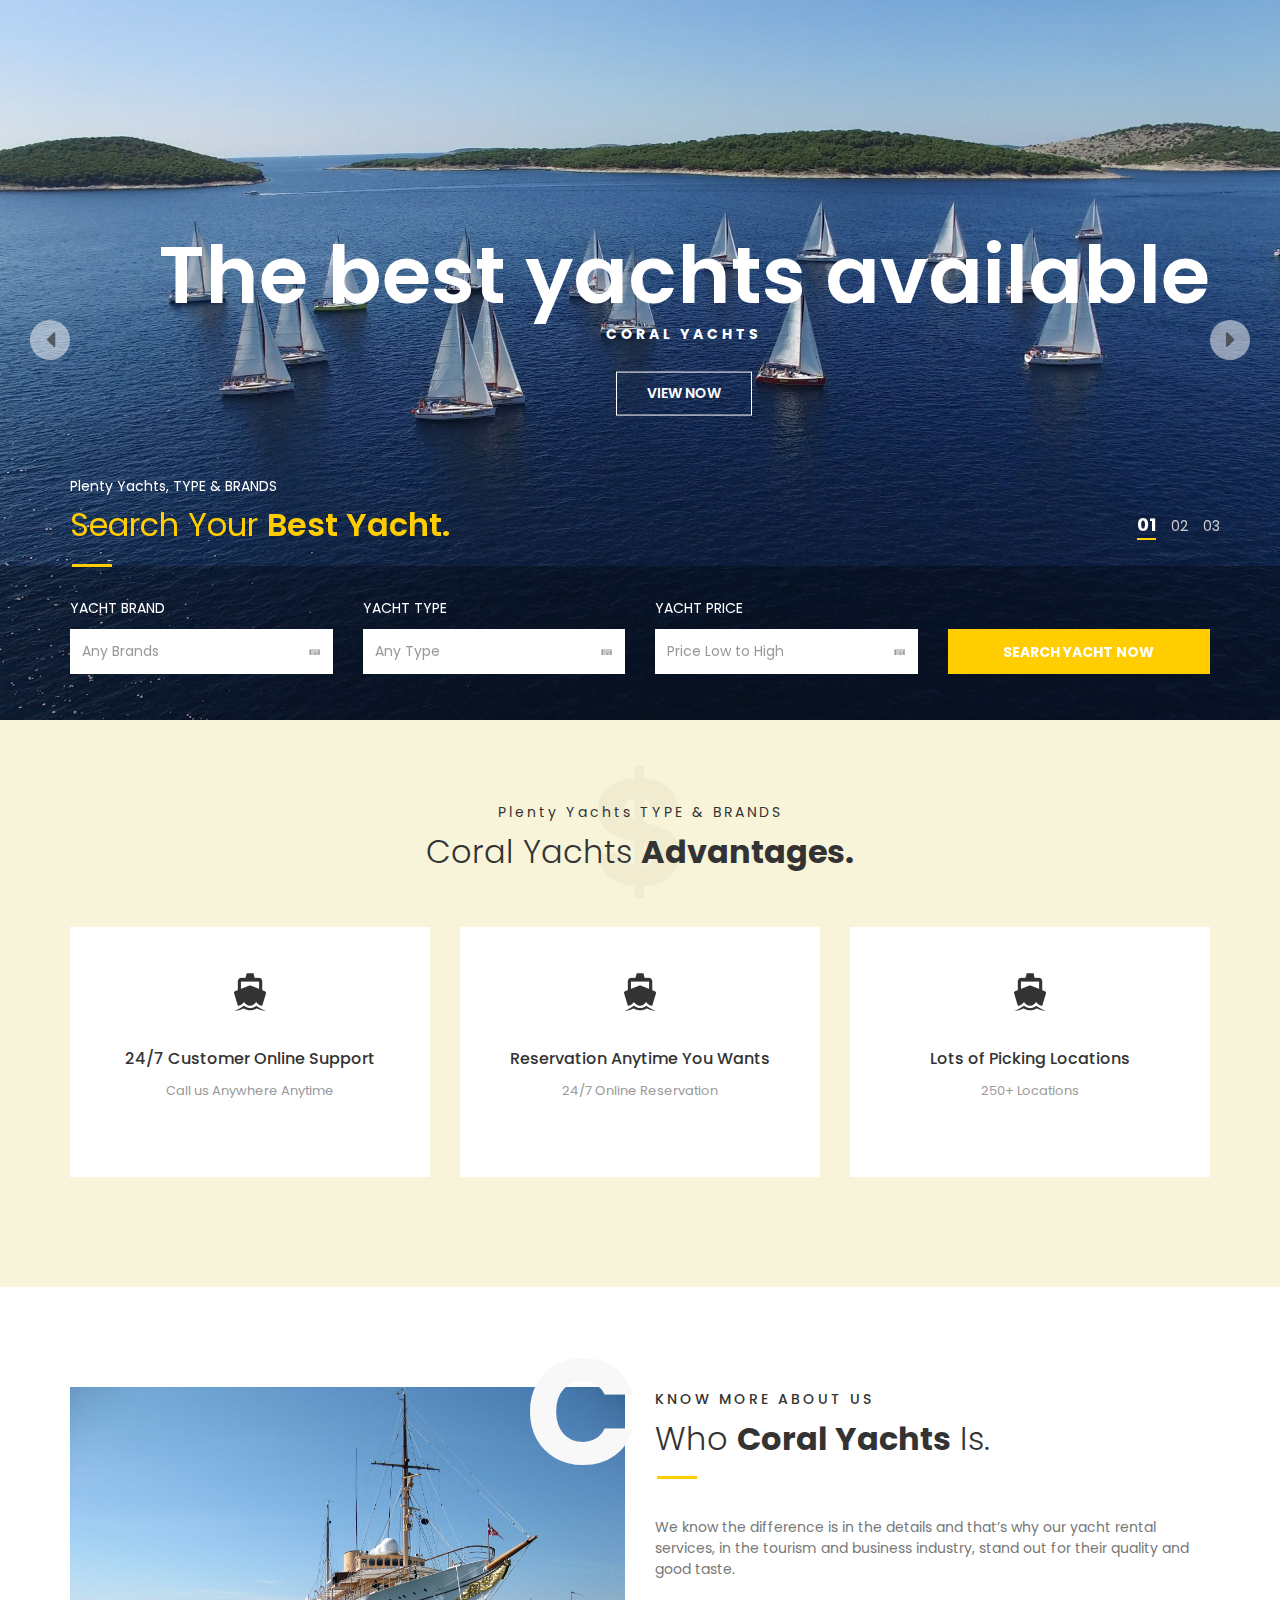
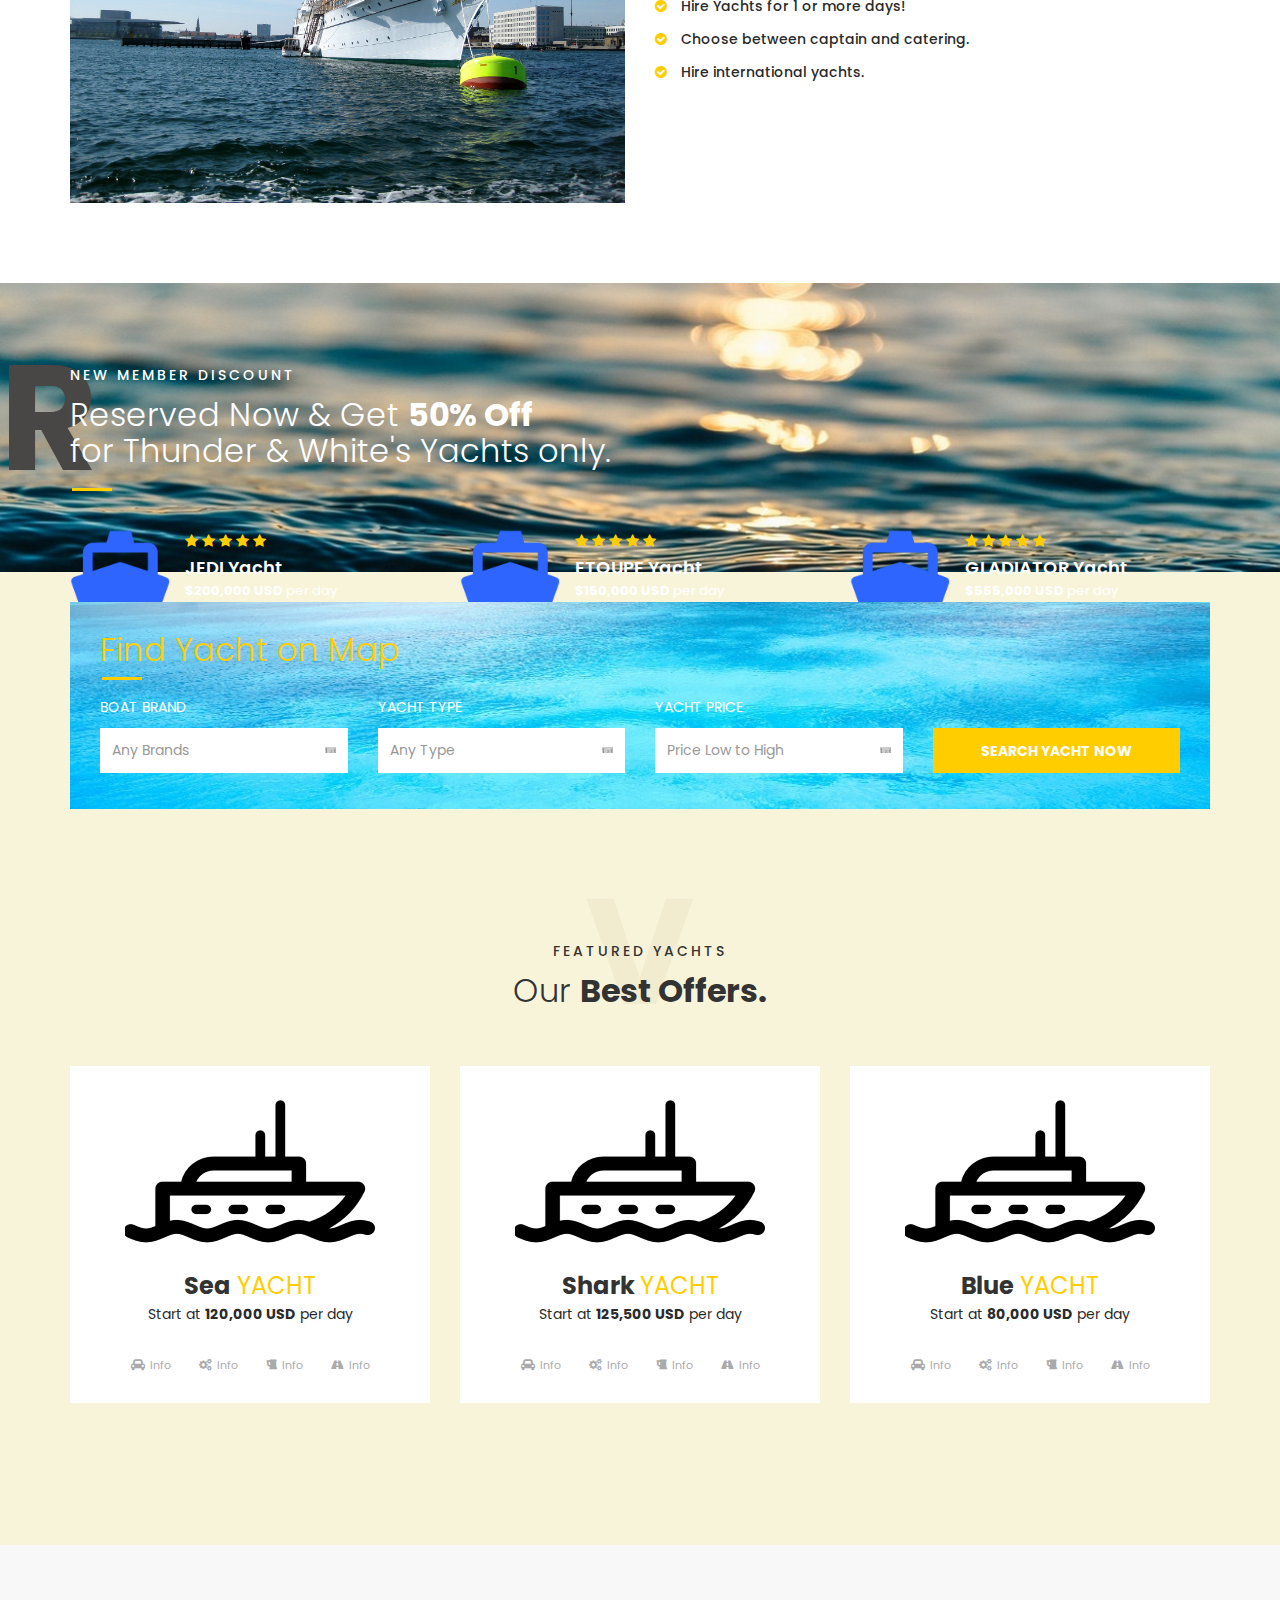
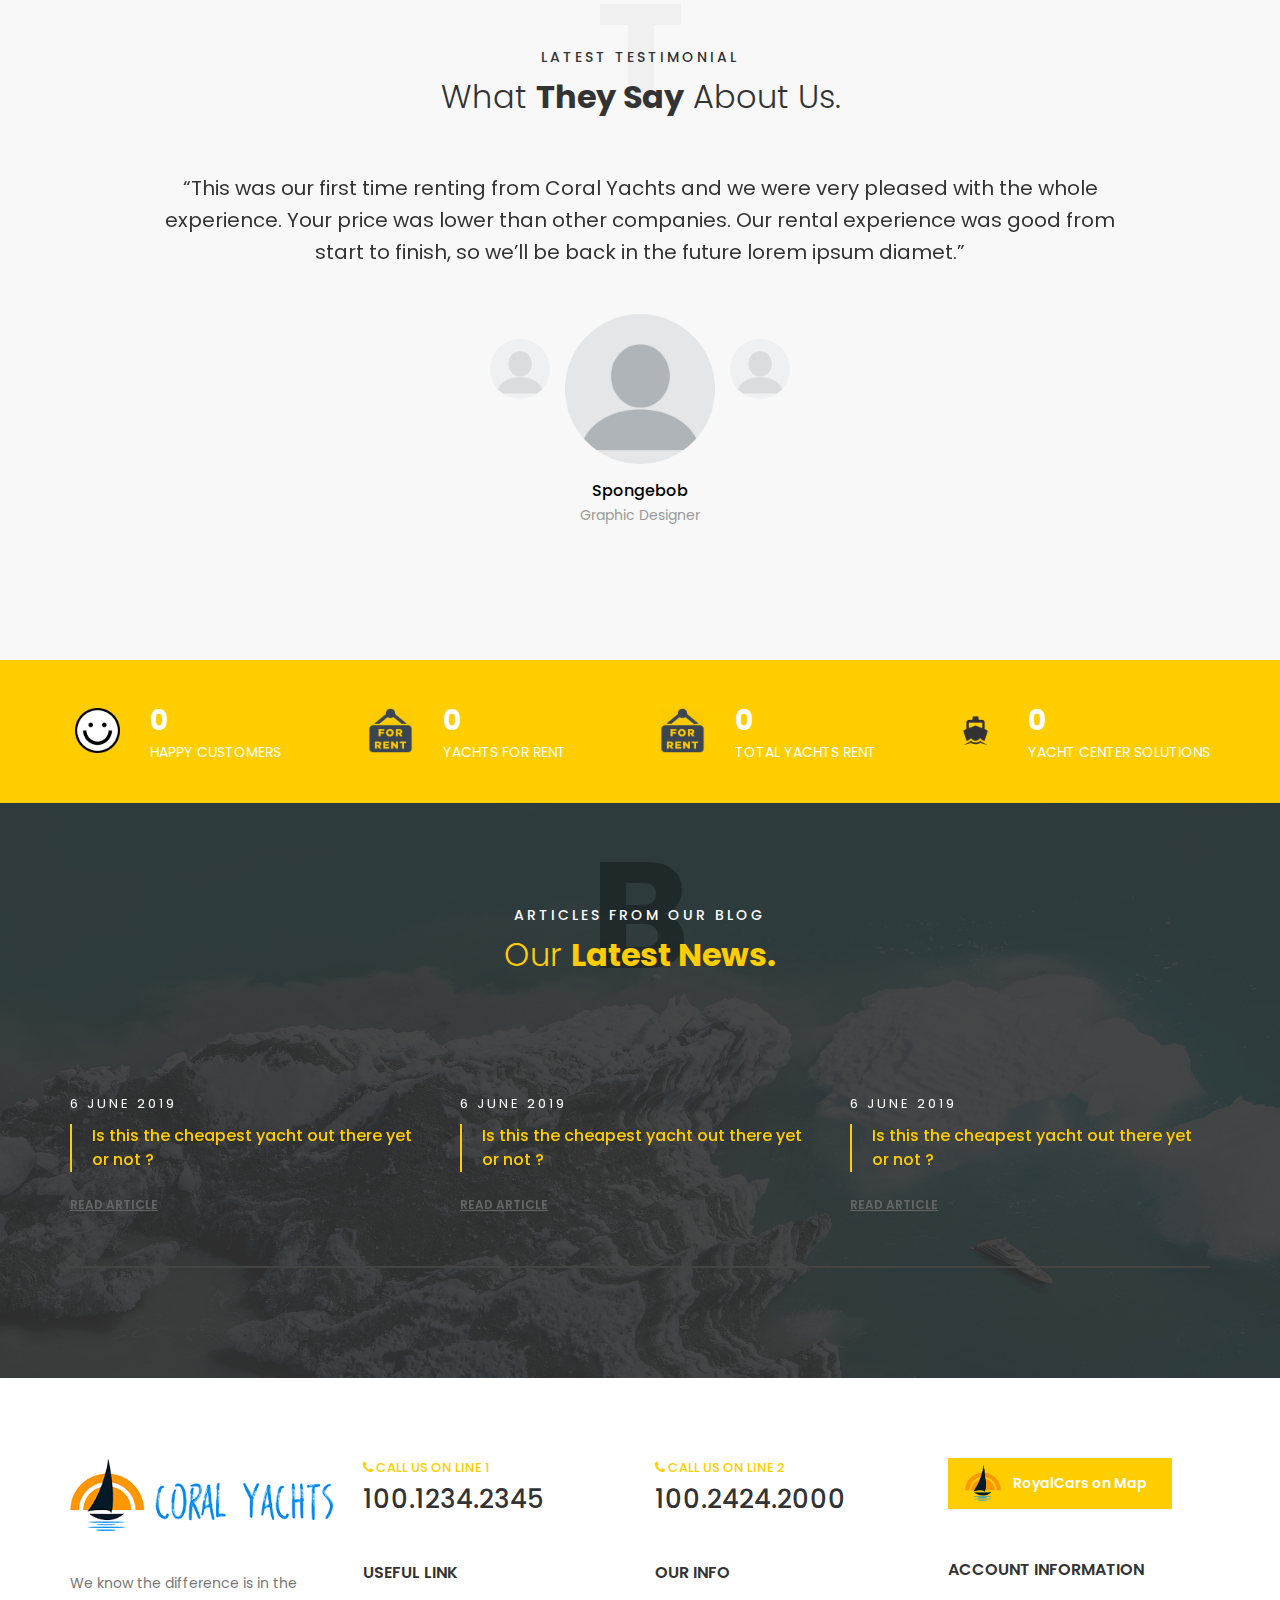
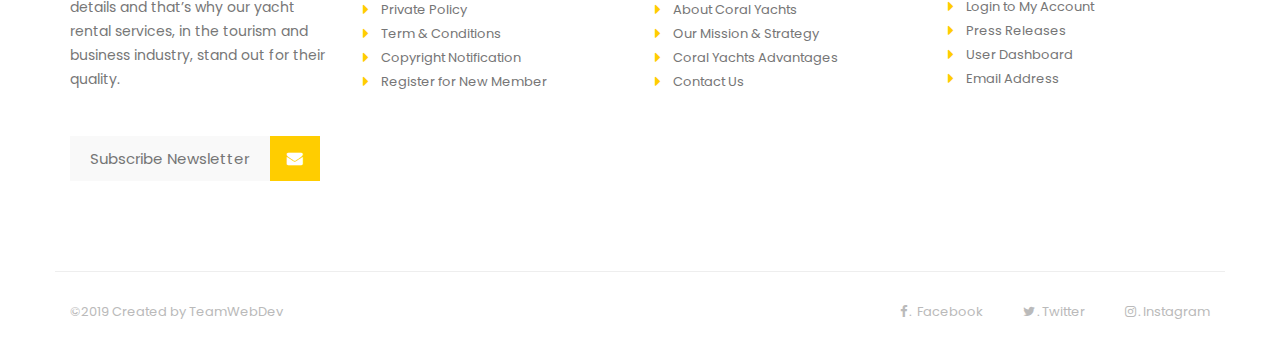
==== commit b4a94cf4: "New images" ====
--- a/de opdracht/templates/templates/RoyalCarsHtml/index.html
+++ b/de opdracht/templates/templates/RoyalCarsHtml/index.html
@@ -453,7 +453,7 @@
             </div>
           </div>
         </section>
-
+<!-- Dit hieronder is een funtie waarmee je categorien kan selecteren en daarmee yachts kan zoeken (doet het niet vandaar gehide) -->
         <!-- <section id="r-drivers">
           <div class="r-driver-blog-dark">
             <div class="r-sub-banners clearfix">
@@ -1488,7 +1488,7 @@
                 </div>
               </div>
             </div>
-          </div>
+          </div> 
         </section> -->
         <section id="r-faq-section">
 
--- a/de opdracht/templates/templates/RoyalCarsHtml/assets/css/main.css
+++ b/de opdracht/templates/templates/RoyalCarsHtml/assets/css/main.css
@@ -10280,7 +10280,7 @@
     color: #fff; }
 
 .r-search-map-over-in {
-  background: url("../images/form-bg.jpg") no-repeat;
+  background: url("../images/blauw.jpg") no-repeat;
   background-size: cover;
   padding: 30px 30px 20px 30px; }
 
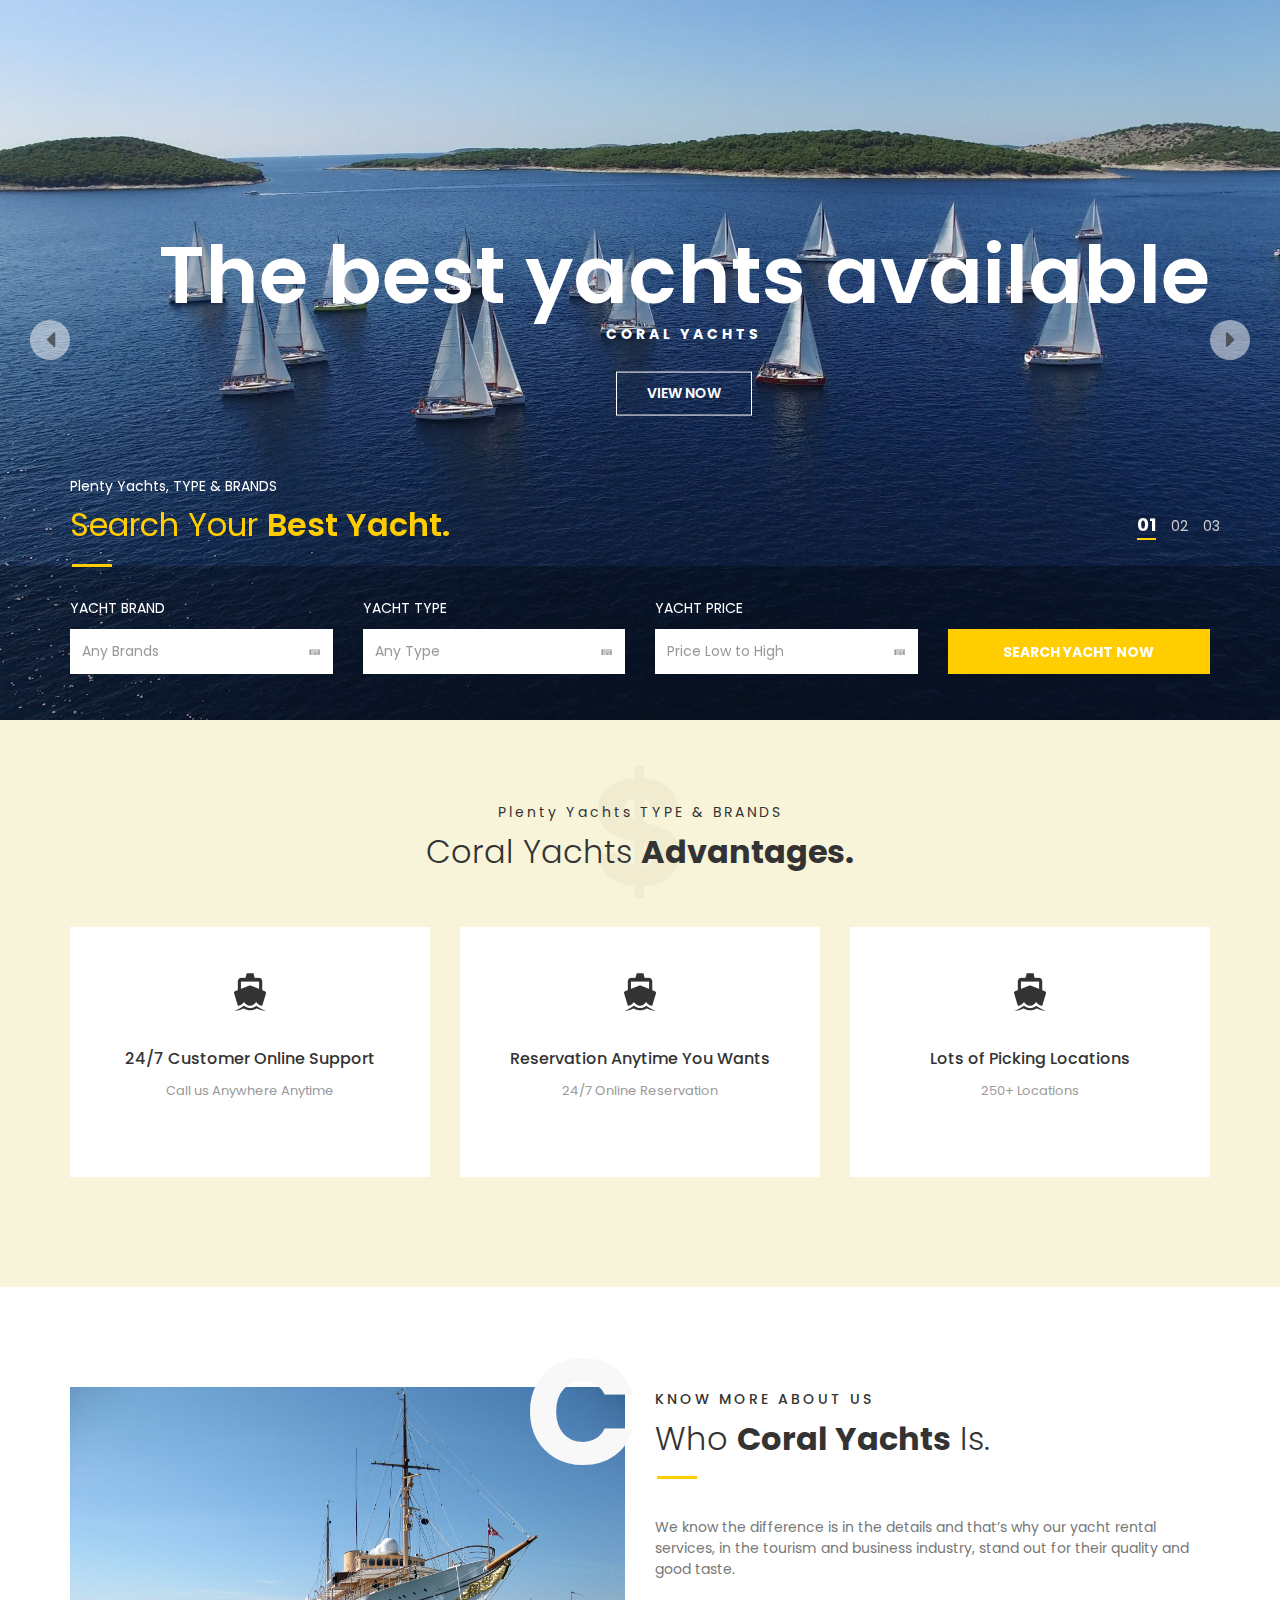
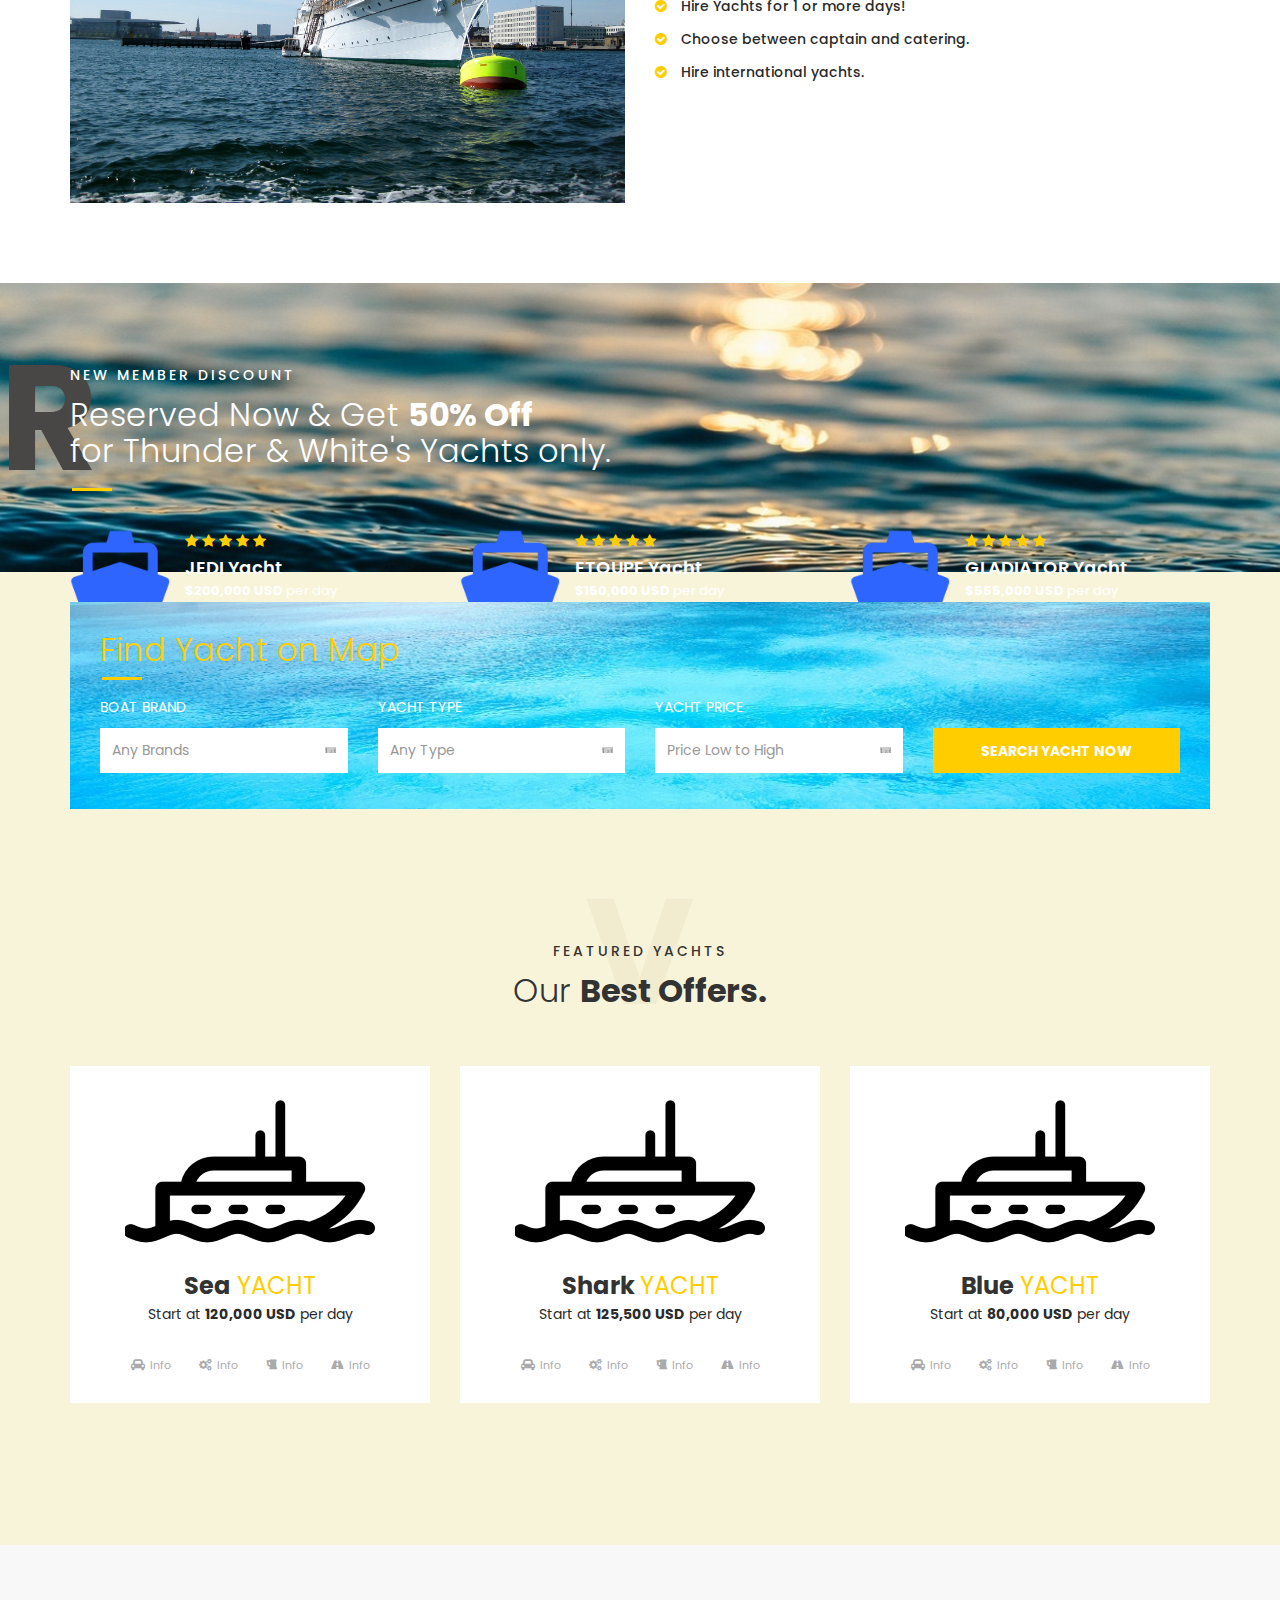
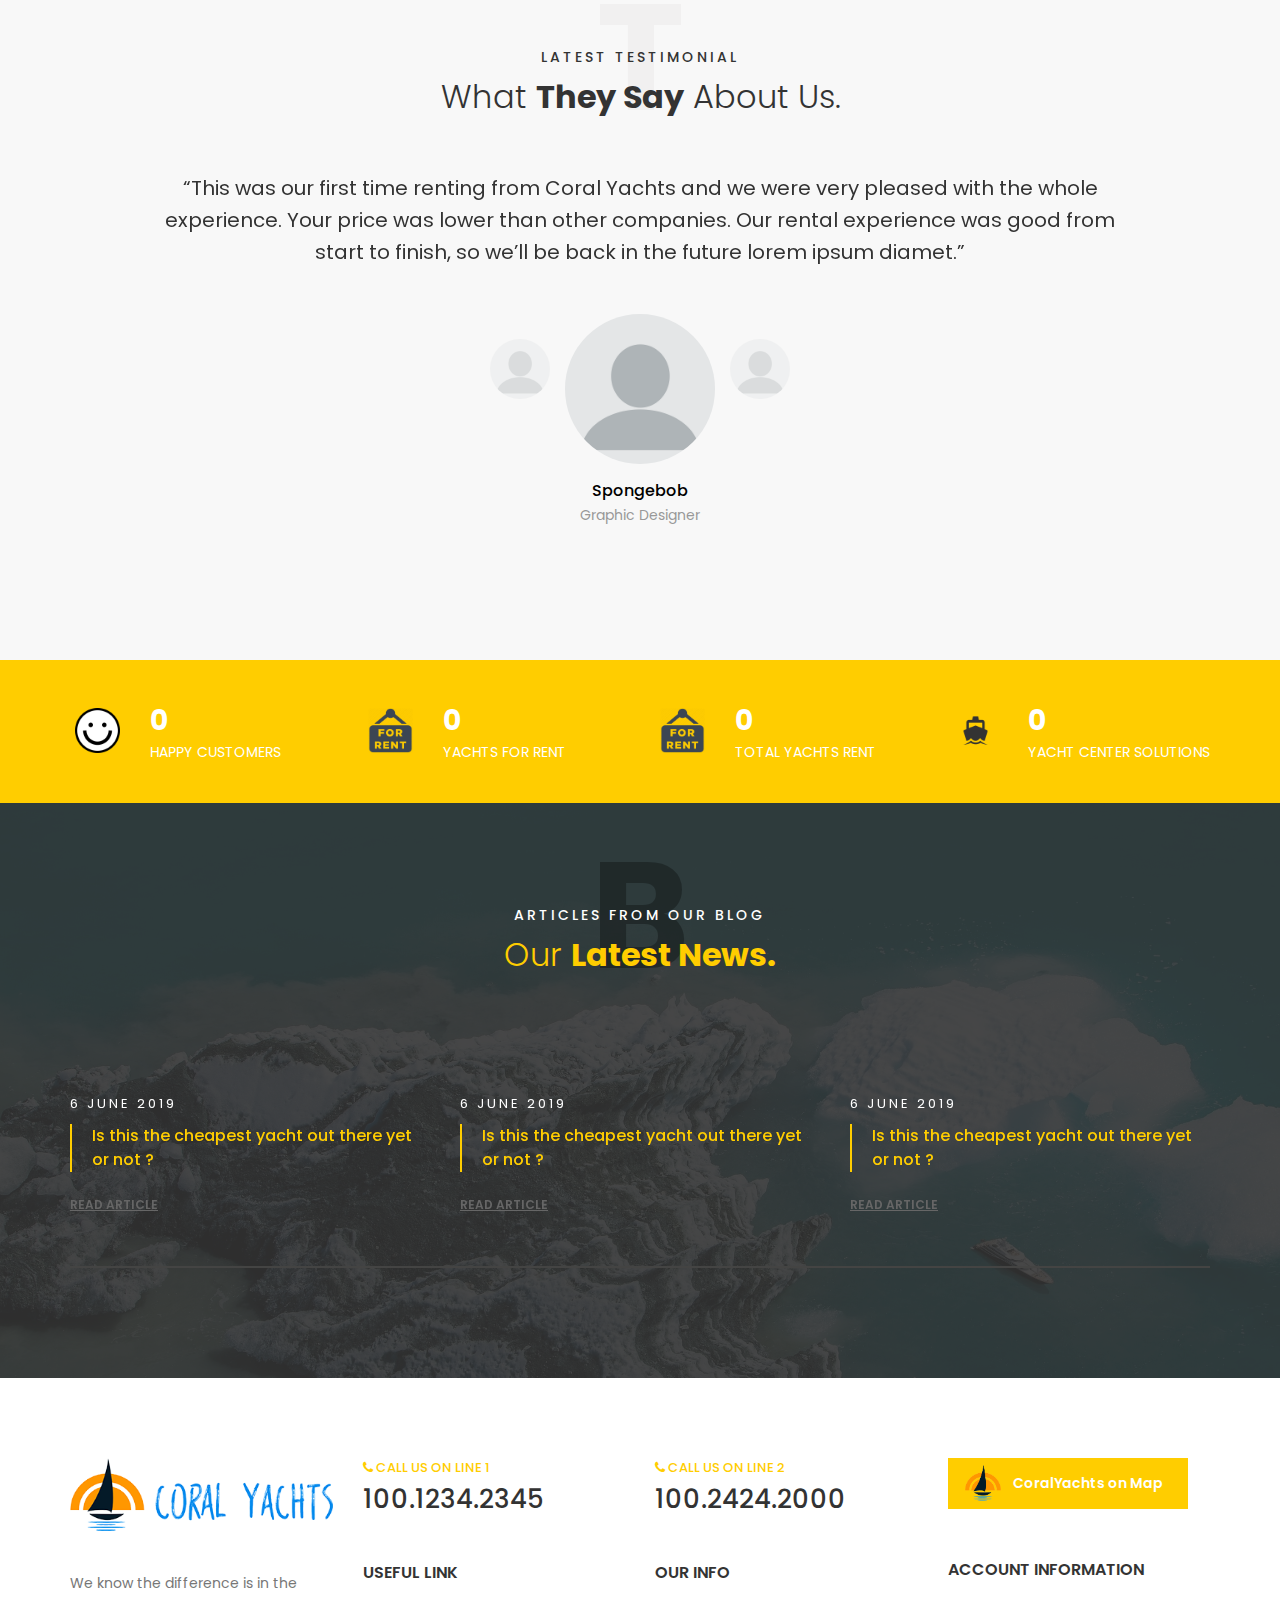
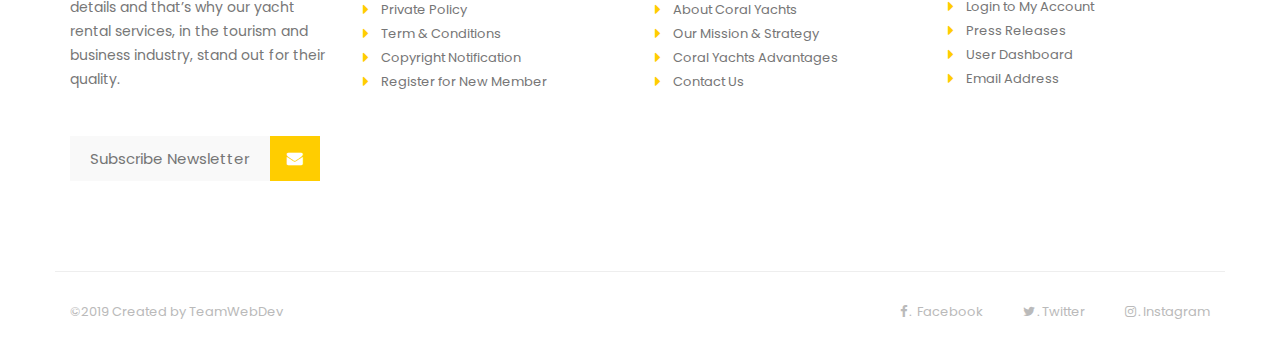
==== commit ed28b02d: "helloworld" ====
--- a/de opdracht/templates/templates/RoyalCarsHtml/index.html
+++ b/de opdracht/templates/templates/RoyalCarsHtml/index.html
@@ -1650,7 +1650,7 @@
                 <div class="col-xl-3 col-lg-3 col-md-3 col-sm-6 col-xs-12">
                   <div class="r-footer-block">
                     <div class="r-footer-widget r-footer-map">
-                      <a href="#"> <img src="assets/images/beeldmerk.png" class="icon" alt=''/> RoyalCars on Map</a>
+                      <a href="#"> <img src="assets/images/beeldmerk.png" class="icon" alt=''/> CoralYachts on Map</a>
                     </div>
                     <div class="r-footer-widget r-footer-nav">
                       <h6>ACCOUNT INFORMATION</h6>
--- a/de opdracht/templates/templates/RoyalCarsHtml/assets/css/main.css
+++ b/de opdracht/templates/templates/RoyalCarsHtml/assets/css/main.css
@@ -13997,7 +13997,7 @@
         background: #fff; }
 
 .r-product-discount {
-  background: url(../images/discount-bg.jpg) no-repeat #333333;
+  background: url(../images/beach-blue-sky-boat-533595.jpg) no-repeat #333333;
   background-size: cover;
   padding: 55px 30px;
   min-height: 400px; }
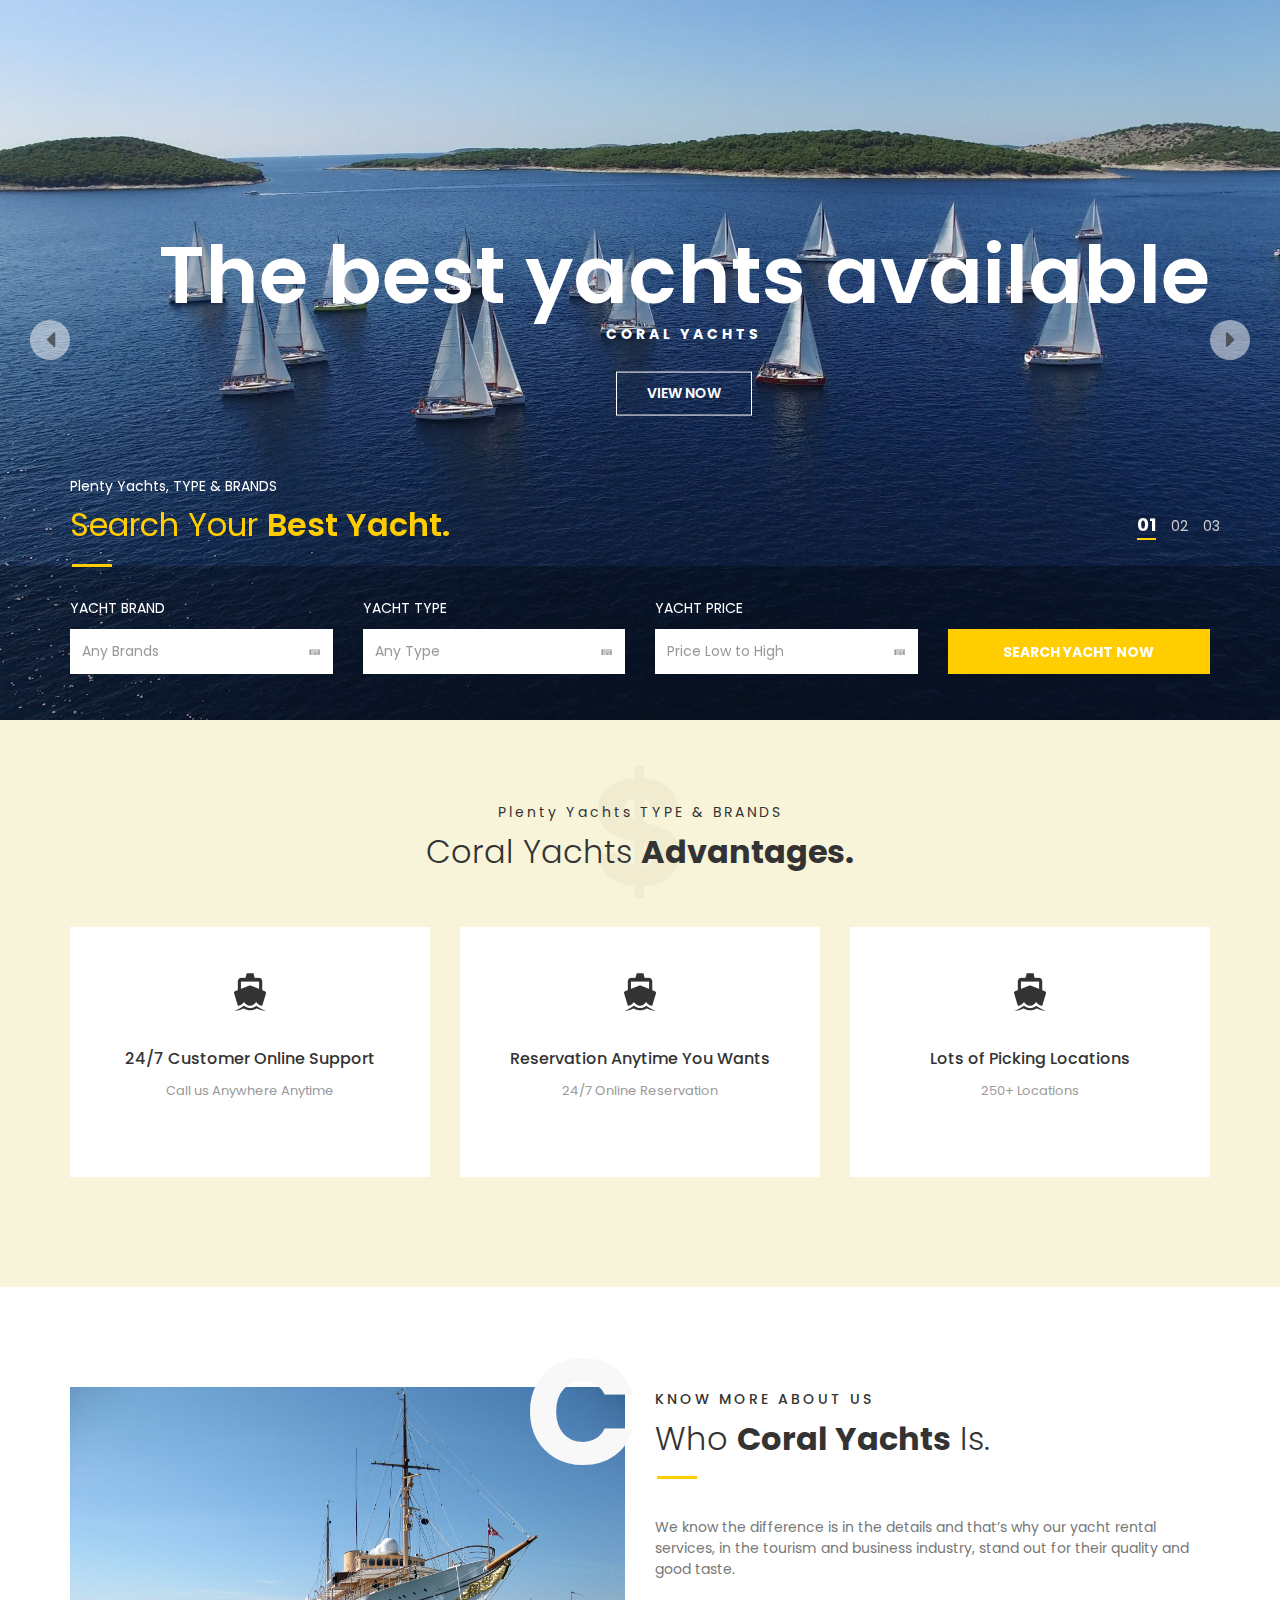
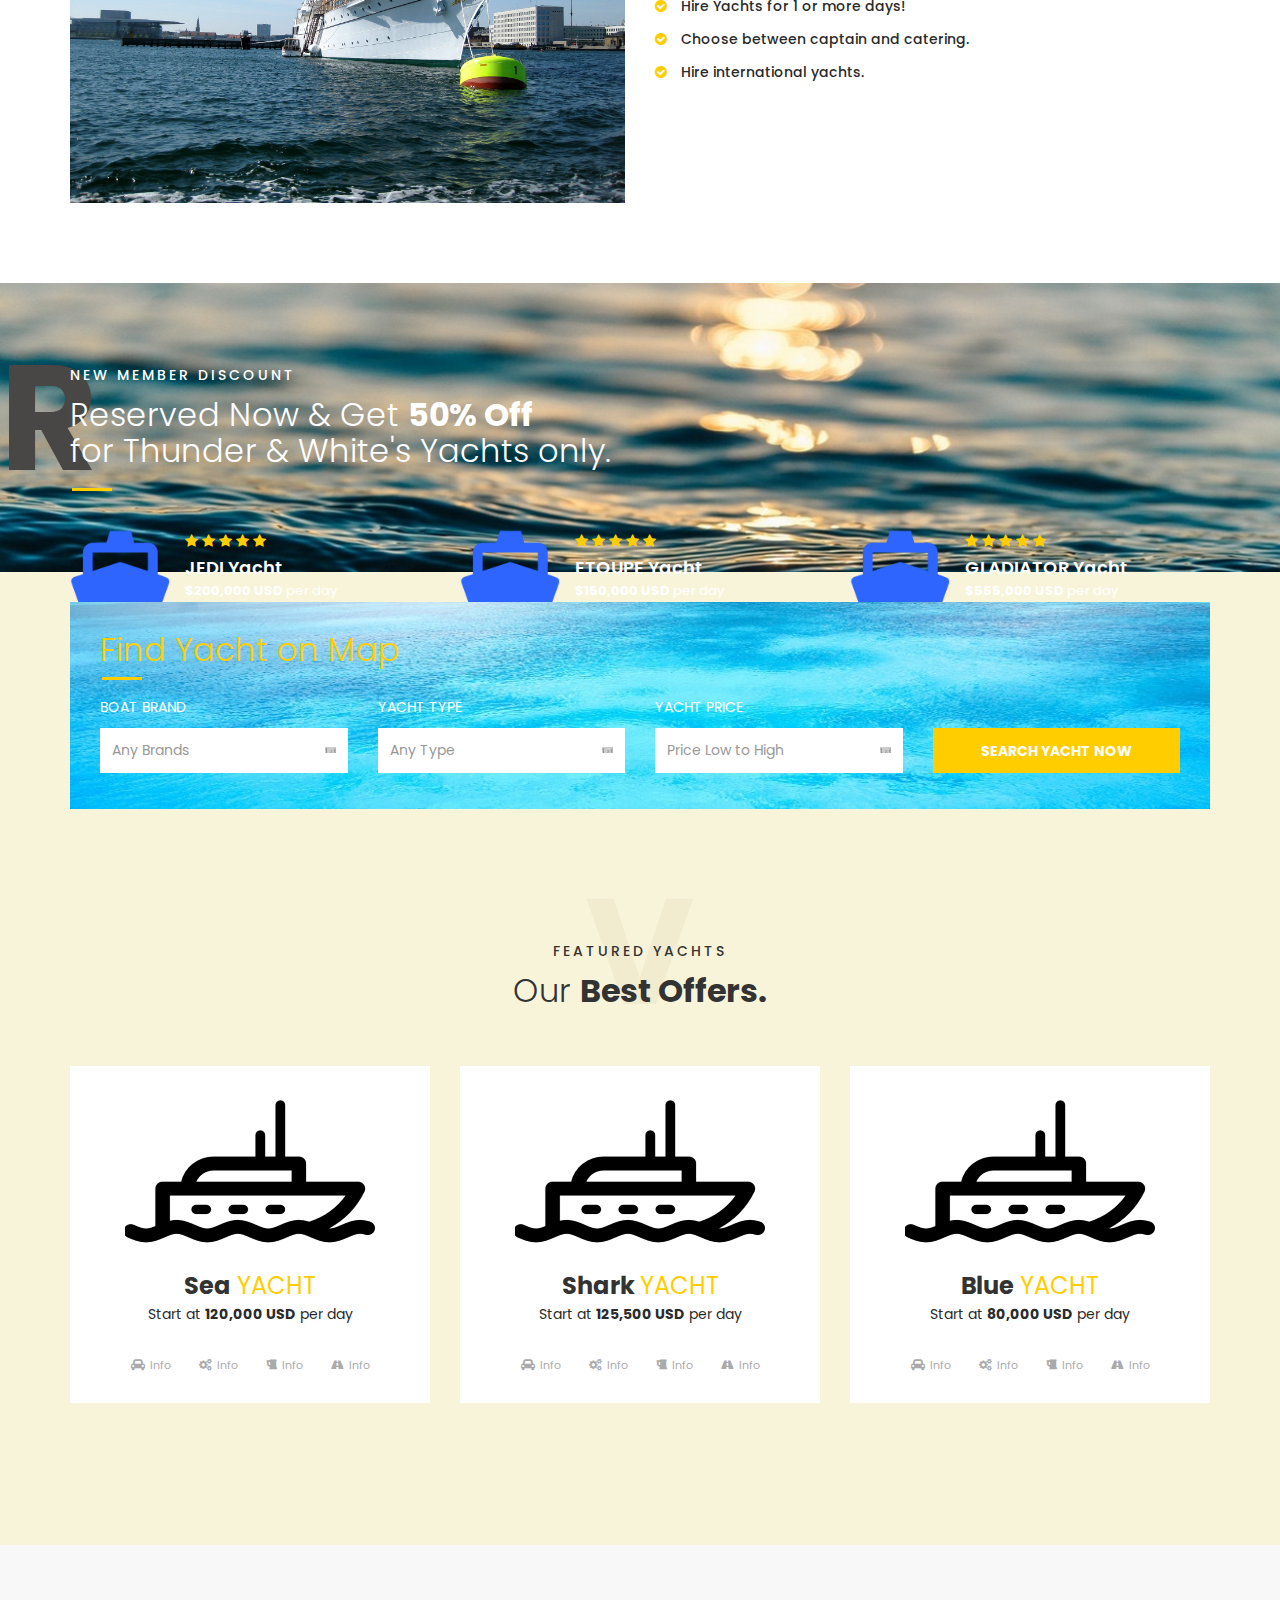
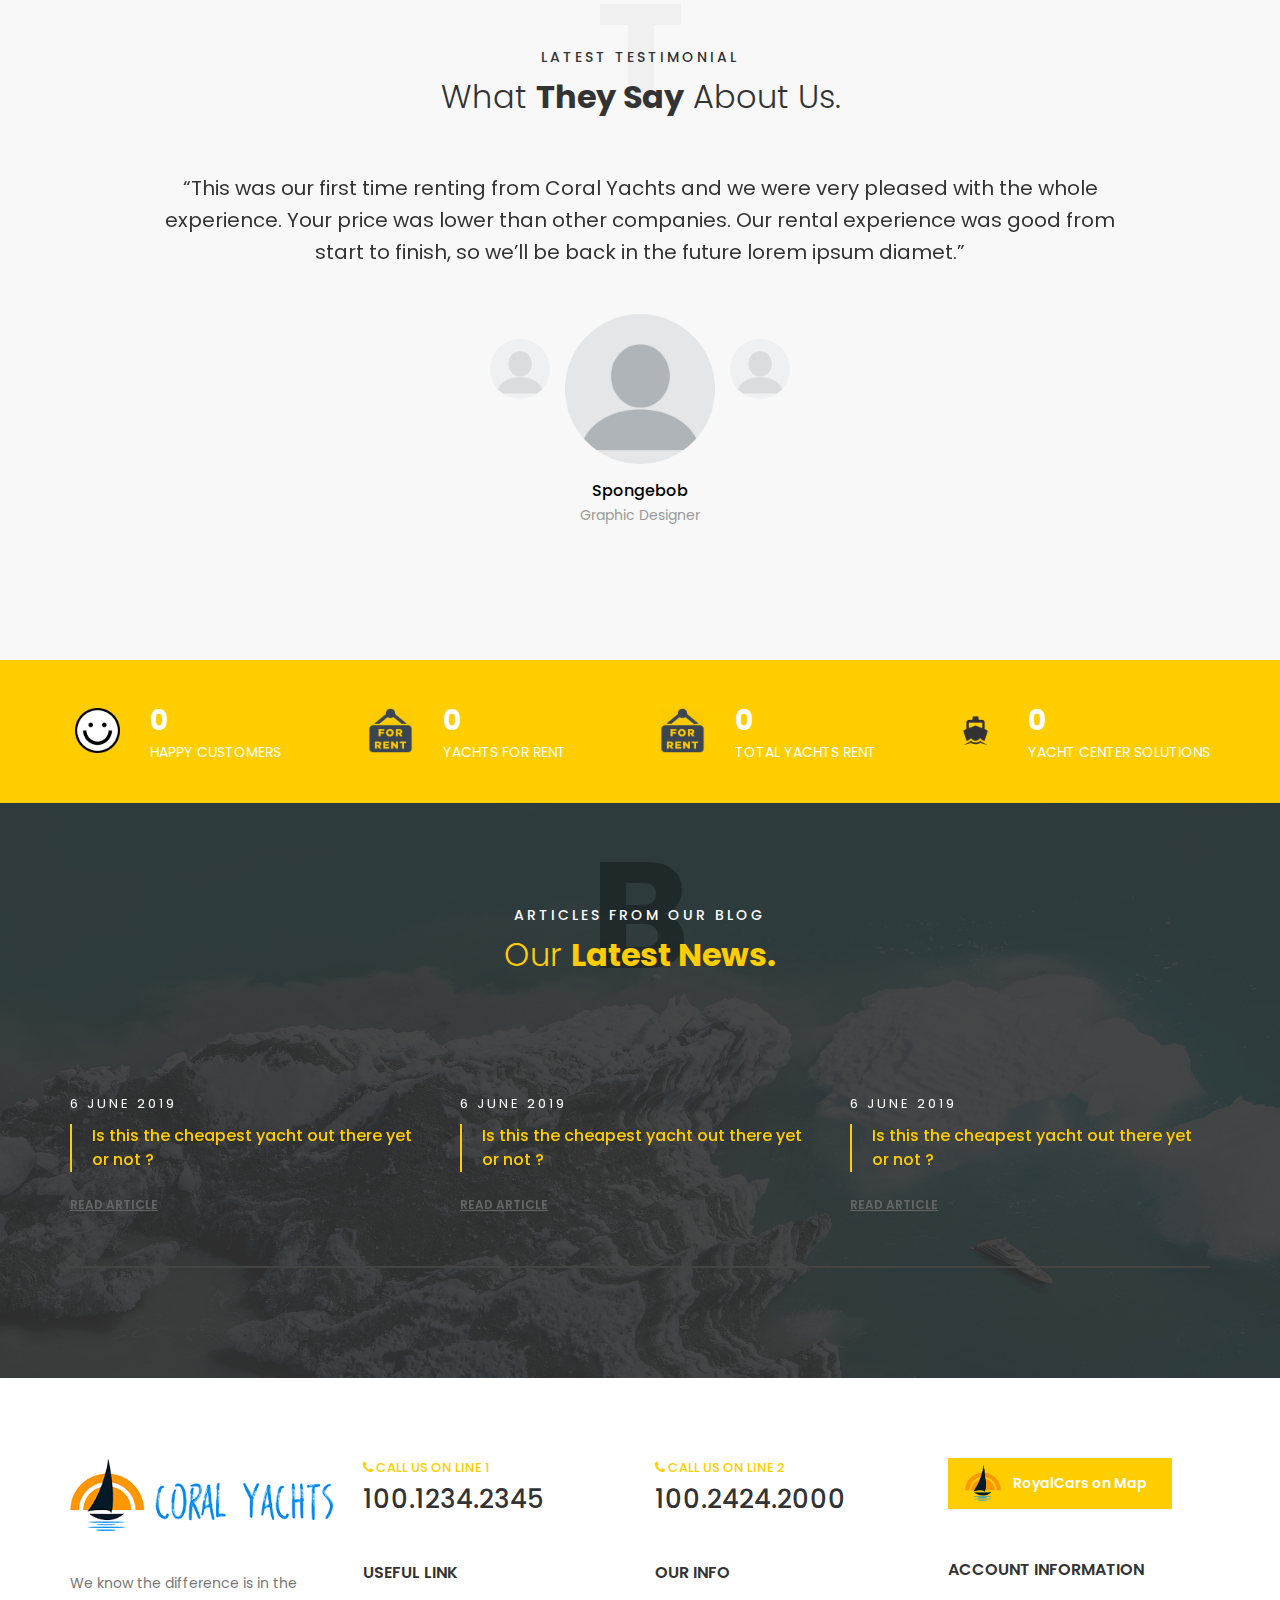
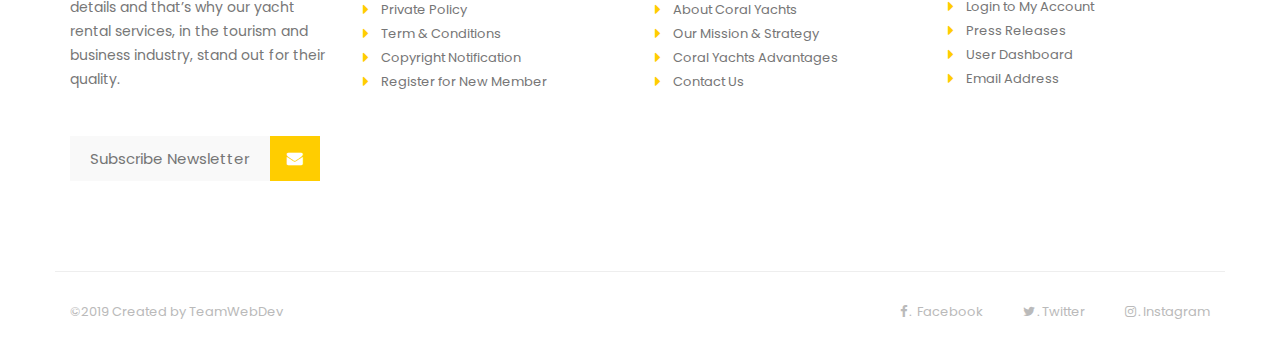
==== commit f375447f: "Demo" ====
--- a/de opdracht/templates/templates/RoyalCarsHtml/index.html
+++ b/de opdracht/templates/templates/RoyalCarsHtml/index.html
@@ -1650,7 +1650,7 @@
                 <div class="col-xl-3 col-lg-3 col-md-3 col-sm-6 col-xs-12">
                   <div class="r-footer-block">
                     <div class="r-footer-widget r-footer-map">
-                      <a href="#"> <img src="assets/images/beeldmerk.png" class="icon" alt=''/> CoralYachts on Map</a>
+                      <a href="#"> <img src="assets/images/beeldmerk.png" class="icon" alt=''/> RoyalCars on Map</a>
                     </div>
                     <div class="r-footer-widget r-footer-nav">
                       <h6>ACCOUNT INFORMATION</h6>
--- a/de opdracht/templates/templates/RoyalCarsHtml/assets/css/main.css
+++ b/de opdracht/templates/templates/RoyalCarsHtml/assets/css/main.css
@@ -11356,7 +11356,7 @@
     position: relative;
     z-index: 99; }
   .r-welcome-msg-part:after {
-    content: "A";
+    content: "C";
     font-size: 200px;
     color: #f8f8f8;
     font-weight: 700;
@@ -14684,7 +14684,6 @@
     .r-login-register .r-login-register-in .r-auth-form form .form-group {
       margin-bottom: 10px; }
     .r-login-register .r-login-register-in .r-auth-form form input {
-      padding: 15px;
       border-radius: 0;
       height: 50px;
       border: none;
